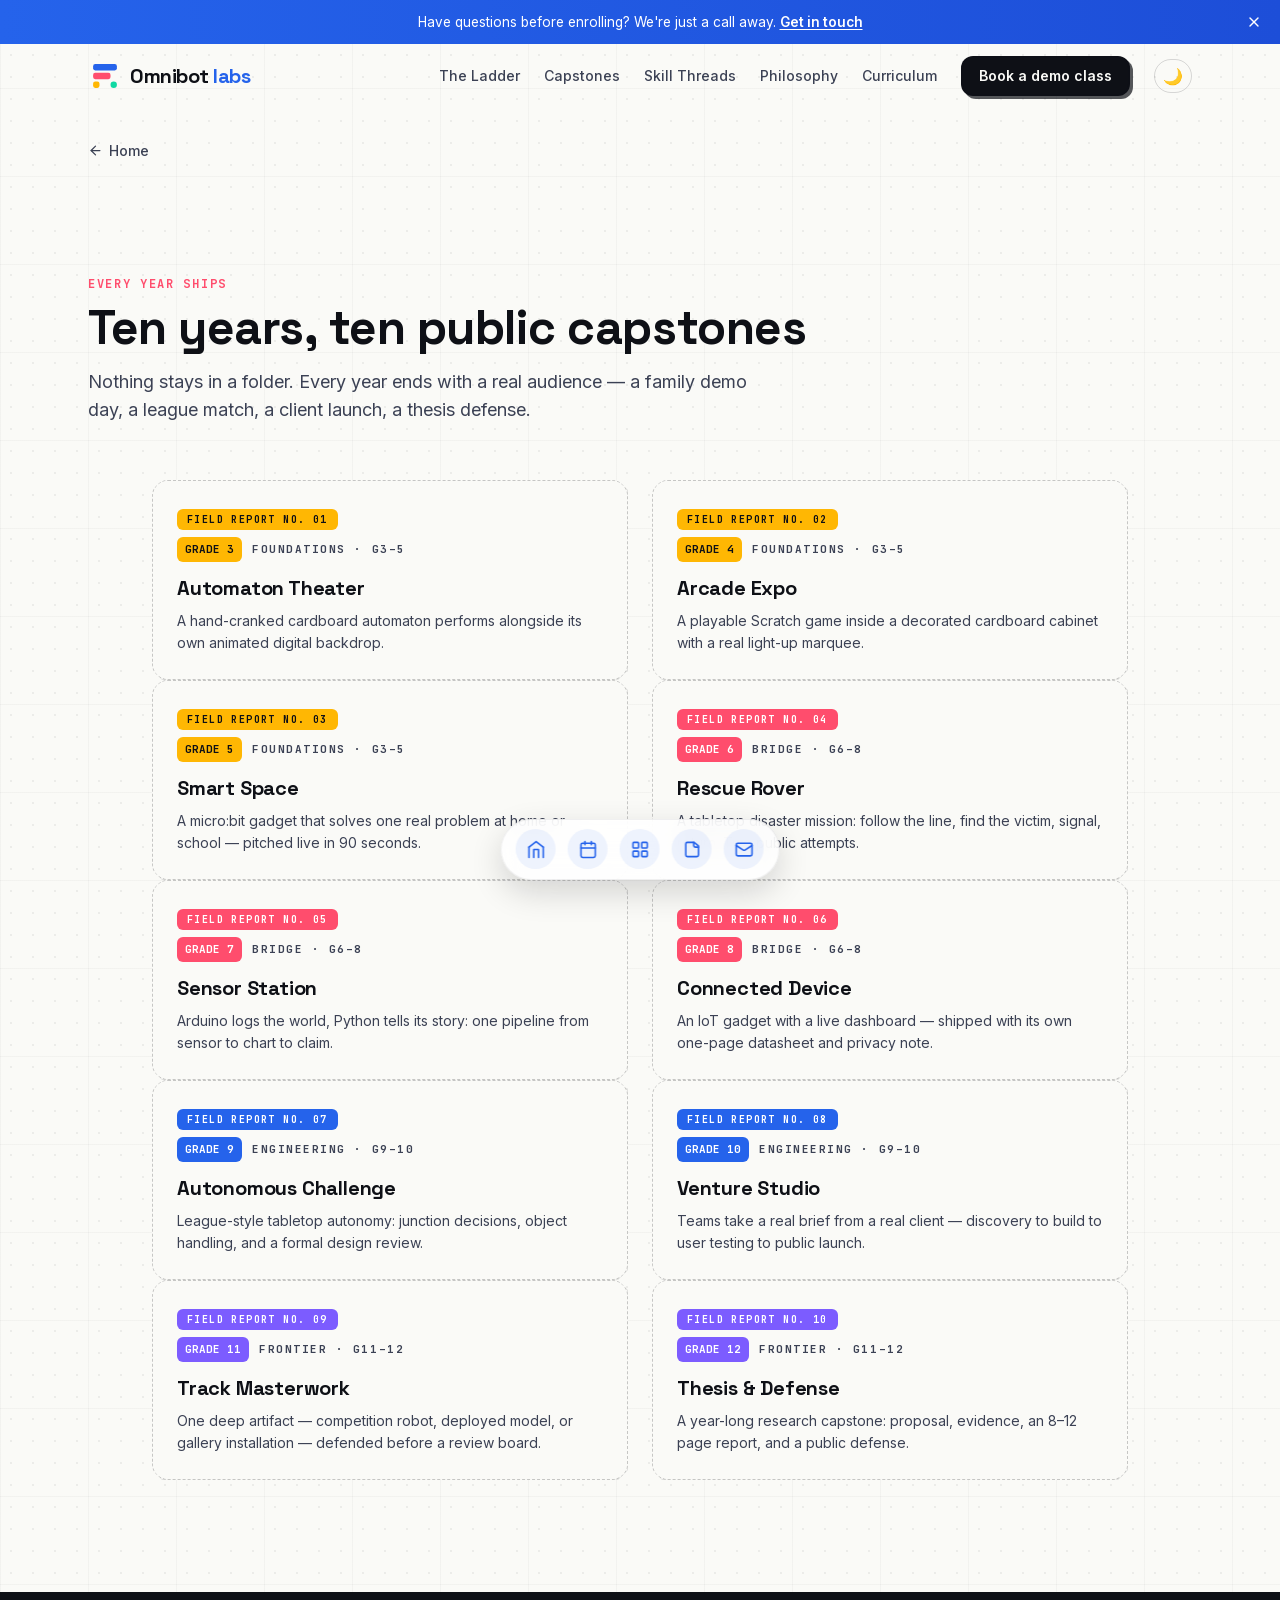
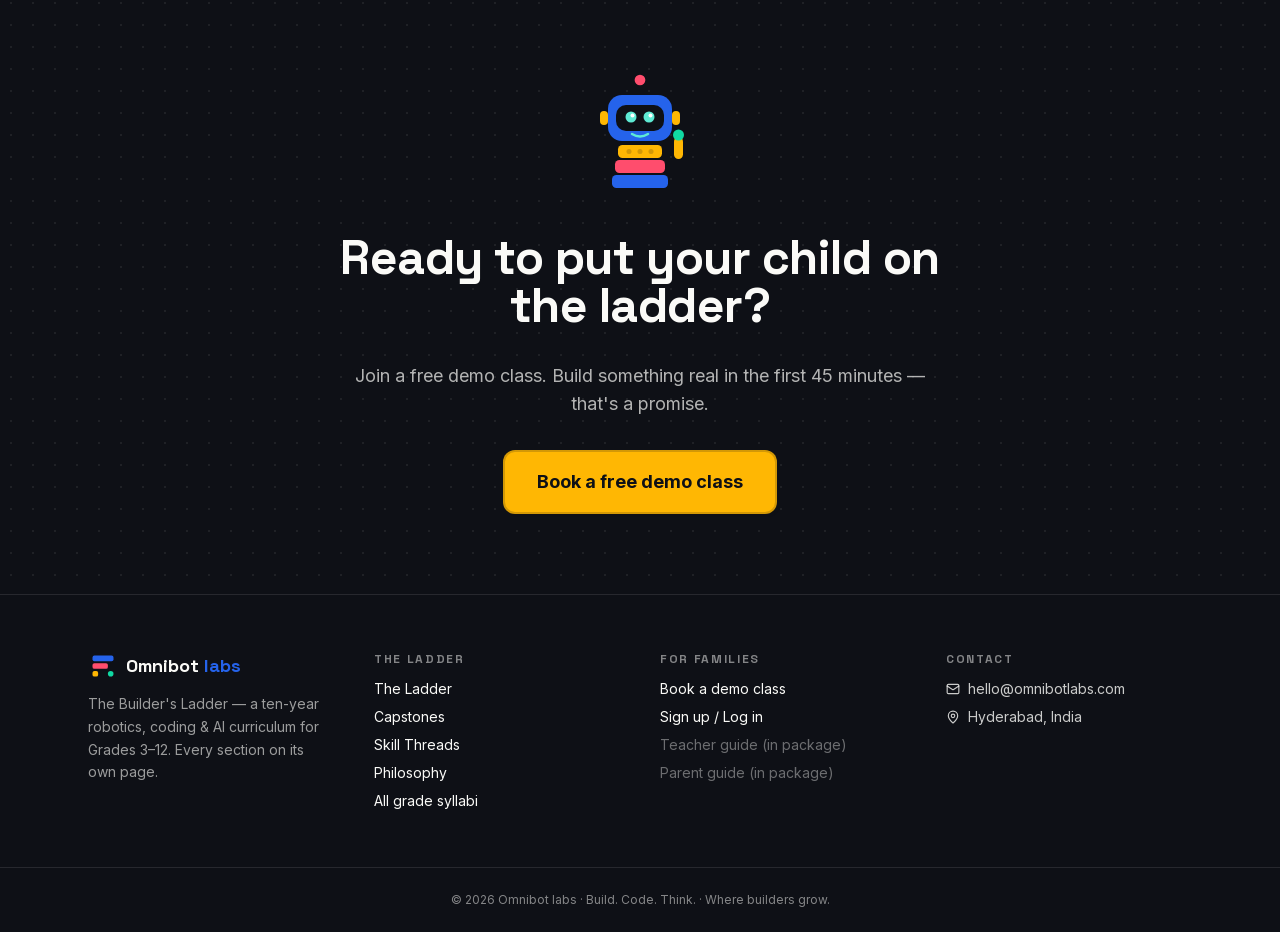
==== capstones.html @ ffc51681 "Deploy Omnibot Labs static site to GitHub Pages" ====
<!DOCTYPE html><!--CKjxOpUQmmUmgqZlaySxe--><html lang="en" class="__variable_f367f3 __variable_dd5b2f __variable_3c557b"><head><meta charset="utf-8"><meta name="viewport" content="width=device-width, initial-scale=1"><link rel="preload" href="_next/static/media/36966cca54120369-s.p.woff2.woff2" as="font" type="font/woff2"><link rel="preload" href="_next/static/media/bb3ef058b751a6ad-s.p.woff2.woff2" as="font" type="font/woff2"><link rel="preload" href="_next/static/media/e4af272ccee01ff0-s.p.woff2.woff2" as="font" type="font/woff2"><link rel="stylesheet" href="_next/static/css/2616ca26a6204063.css" data-precedence="next"><link rel="preload" as="script" fetchpriority="low" href="_next/static/chunks/webpack-8acbc0c32d87987b.js"><script src="_next/static/chunks/4bd1b696-c023c6e3521b1417.js" async=""></script><script src="_next/static/chunks/255-3981a3d1f3561bd8.js" async=""></script><script src="_next/static/chunks/main-app-8325d46b281e2127.js" async=""></script><meta name="next-size-adjust" content=""><title>Capstones · Omnibot labs</title><meta name="description" content="Ten years, ten public capstones: family demo days, league matches, client launches, and a defended Grade 12 thesis."><meta property="og:title" content="Omnibot labs — Where builders grow"><meta property="og:description" content="A ten-year, project-based robotics, coding &amp; AI curriculum for Grades 3–12."><meta property="og:type" content="website"><meta name="twitter:card" content="summary"><meta name="twitter:title" content="Omnibot labs — Where builders grow"><meta name="twitter:description" content="A ten-year, project-based robotics, coding &amp; AI curriculum for Grades 3–12."><script src="_next/static/chunks/polyfills-42372ed130431b0a.js" nomodule=""></script></head><body><div hidden=""><!--$--><!--/$--></div><header class="fixed inset-x-0 top-0 z-50 transition-all duration-300 bg-transparent"><nav class="mx-auto flex h-16 max-w-6xl items-center justify-between px-4 sm:px-6"><a class="flex items-center gap-2" aria-label="Omnibot labs home" href="index.html"><svg viewBox="0 0 160 160" width="34" height="34" aria-hidden="true"><g transform="translate(24,24)"><rect x="0" y="0" width="112" height="30" rx="10" fill="#2563eb"></rect><rect x="0" y="41" width="82" height="30" rx="10" fill="#ff4d6d"></rect><rect x="0" y="82" width="30" height="30" rx="10" fill="#ffb703"></rect><circle cx="97" cy="97" r="15" fill="#10d9a3"></circle></g></svg><span class="font-display text-xl font-bold tracking-tight">Omnibot <span class="text-blue">labs</span></span></a><div class="hidden items-center gap-6 lg:flex"><a class="text-sm font-medium text-ink-soft transition-colors hover:text-ink" href="ladder.html">The Ladder</a><a class="text-sm font-medium text-ink-soft transition-colors hover:text-ink" href="capstones.html">Capstones</a><a class="text-sm font-medium text-ink-soft transition-colors hover:text-ink" href="threads.html">Skill Threads</a><a class="text-sm font-medium text-ink-soft transition-colors hover:text-ink" href="philosophy.html">Philosophy</a><a class="text-sm font-medium text-ink-soft transition-colors hover:text-ink" href="curriculum.html">Curriculum</a><a class="btn-block rounded-xl bg-ink px-4 py-2 text-sm font-semibold text-paper" href="signup.html">Book a demo class</a><button type="button" aria-label="Toggle dark mode" class="rounded-full border border-ink/15 px-2 py-1 text-base leading-none">🌙</button></div><button class="lg:hidden" aria-expanded="false" aria-label="Open menu"><svg xmlns="http://www.w3.org/2000/svg" width="24" height="24" viewBox="0 0 24 24" fill="none" stroke="currentColor" stroke-width="2" stroke-linecap="round" stroke-linejoin="round" class="lucide lucide-menu" aria-hidden="true"><path d="M4 5h16"></path><path d="M4 12h16"></path><path d="M4 19h16"></path></svg></button></nav></header><main><div class="mx-auto max-w-6xl px-4 pt-24 sm:px-6"><a class="inline-flex items-center gap-1.5 text-sm font-medium text-ink-soft hover:text-ink" href="index.html"><svg xmlns="http://www.w3.org/2000/svg" width="15" height="15" viewBox="0 0 24 24" fill="none" stroke="currentColor" stroke-width="2" stroke-linecap="round" stroke-linejoin="round" class="lucide lucide-arrow-left" aria-hidden="true"><path d="m12 19-7-7 7-7"></path><path d="M19 12H5"></path></svg> Home</a></div><section id="capstones" class="scroll-mt-20 py-20 sm:py-28"><div class="mx-auto max-w-6xl px-4 sm:px-6"><p class="font-mono text-xs font-bold tracking-widest text-coral uppercase">Every year ships</p><h2 class="font-display mt-3 text-4xl font-bold tracking-tight sm:text-5xl">Ten years, ten public capstones</h2><p class="mt-4 max-w-2xl text-lg text-ink-soft">Nothing stays in a folder. Every year ends with a real audience — a family demo day, a league match, a client launch, a thesis defense.</p></div><div class="relative mx-auto mt-14 max-w-4xl px-4 sm:px-6"><div aria-hidden="true" class="absolute top-0 bottom-0 left-6 w-0.5 -translate-x-1/2 bg-ink/10 sm:left-1/2" style="transform-origin:top;transform:scaleY(0)"></div><div class="relative mb-10 grid grid-cols-[3rem_1fr] items-start sm:mb-14 sm:grid-cols-2 sm:gap-10" style="opacity:0;transform:translateY(36px)"><span aria-hidden="true" class="absolute top-8 left-6 z-10 h-5 w-5 -translate-x-1/2 rounded-full border-4 border-paper shadow-card sm:left-1/2 bg-amber"></span><div class="col-start-2 rounded-2xl border border-ink/8 bg-paper p-5 shadow-card sm:col-start-1 sm:p-6"><div class="flex flex-wrap items-center gap-2.5"><span class="rounded-md px-2 py-1 font-mono text-[11px] font-bold bg-amber text-ink">GRADE <!-- -->3</span><span class="font-mono text-[11px] font-bold tracking-widest text-ink-soft uppercase">Foundations<!-- --> · <!-- -->G3–5</span></div><h3 class="font-display mt-3 text-xl font-bold">Automaton Theater</h3><p class="mt-2 text-sm leading-relaxed text-ink-soft">A hand-cranked cardboard automaton performs alongside its own animated digital backdrop.</p></div></div><div class="relative mb-10 grid grid-cols-[3rem_1fr] items-start sm:mb-14 sm:grid-cols-2 sm:gap-10" style="opacity:0;transform:translateY(36px)"><span aria-hidden="true" class="absolute top-8 left-6 z-10 h-5 w-5 -translate-x-1/2 rounded-full border-4 border-paper shadow-card sm:left-1/2 bg-amber"></span><div class="col-start-2 rounded-2xl border border-ink/8 bg-paper p-5 shadow-card sm:col-start-1 sm:p-6 sm:col-start-2"><div class="flex flex-wrap items-center gap-2.5"><span class="rounded-md px-2 py-1 font-mono text-[11px] font-bold bg-amber text-ink">GRADE <!-- -->4</span><span class="font-mono text-[11px] font-bold tracking-widest text-ink-soft uppercase">Foundations<!-- --> · <!-- -->G3–5</span></div><h3 class="font-display mt-3 text-xl font-bold">Arcade Expo</h3><p class="mt-2 text-sm leading-relaxed text-ink-soft">A playable Scratch game inside a decorated cardboard cabinet with a real light-up marquee.</p></div></div><div class="relative mb-10 grid grid-cols-[3rem_1fr] items-start sm:mb-14 sm:grid-cols-2 sm:gap-10" style="opacity:0;transform:translateY(36px)"><span aria-hidden="true" class="absolute top-8 left-6 z-10 h-5 w-5 -translate-x-1/2 rounded-full border-4 border-paper shadow-card sm:left-1/2 bg-amber"></span><div class="col-start-2 rounded-2xl border border-ink/8 bg-paper p-5 shadow-card sm:col-start-1 sm:p-6"><div class="flex flex-wrap items-center gap-2.5"><span class="rounded-md px-2 py-1 font-mono text-[11px] font-bold bg-amber text-ink">GRADE <!-- -->5</span><span class="font-mono text-[11px] font-bold tracking-widest text-ink-soft uppercase">Foundations<!-- --> · <!-- -->G3–5</span></div><h3 class="font-display mt-3 text-xl font-bold">Smart Space</h3><p class="mt-2 text-sm leading-relaxed text-ink-soft">A micro:bit gadget that solves one real problem at home or school — pitched live in 90 seconds.</p></div></div><div class="relative mb-10 grid grid-cols-[3rem_1fr] items-start sm:mb-14 sm:grid-cols-2 sm:gap-10" style="opacity:0;transform:translateY(36px)"><span aria-hidden="true" class="absolute top-8 left-6 z-10 h-5 w-5 -translate-x-1/2 rounded-full border-4 border-paper shadow-card sm:left-1/2 bg-coral"></span><div class="col-start-2 rounded-2xl border border-ink/8 bg-paper p-5 shadow-card sm:col-start-1 sm:p-6 sm:col-start-2"><div class="flex flex-wrap items-center gap-2.5"><span class="rounded-md px-2 py-1 font-mono text-[11px] font-bold bg-coral text-white">GRADE <!-- -->6</span><span class="font-mono text-[11px] font-bold tracking-widest text-ink-soft uppercase">Bridge<!-- --> · <!-- -->G6–8</span></div><h3 class="font-display mt-3 text-xl font-bold">Rescue Rover</h3><p class="mt-2 text-sm leading-relaxed text-ink-soft">A tabletop disaster mission: follow the line, find the victim, signal, return. Two public attempts.</p></div></div><div class="relative mb-10 grid grid-cols-[3rem_1fr] items-start sm:mb-14 sm:grid-cols-2 sm:gap-10" style="opacity:0;transform:translateY(36px)"><span aria-hidden="true" class="absolute top-8 left-6 z-10 h-5 w-5 -translate-x-1/2 rounded-full border-4 border-paper shadow-card sm:left-1/2 bg-coral"></span><div class="col-start-2 rounded-2xl border border-ink/8 bg-paper p-5 shadow-card sm:col-start-1 sm:p-6"><div class="flex flex-wrap items-center gap-2.5"><span class="rounded-md px-2 py-1 font-mono text-[11px] font-bold bg-coral text-white">GRADE <!-- -->7</span><span class="font-mono text-[11px] font-bold tracking-widest text-ink-soft uppercase">Bridge<!-- --> · <!-- -->G6–8</span></div><h3 class="font-display mt-3 text-xl font-bold">Sensor Station</h3><p class="mt-2 text-sm leading-relaxed text-ink-soft">Arduino logs the world, Python tells its story: one pipeline from sensor to chart to claim.</p></div></div><div class="relative mb-10 grid grid-cols-[3rem_1fr] items-start sm:mb-14 sm:grid-cols-2 sm:gap-10" style="opacity:0;transform:translateY(36px)"><span aria-hidden="true" class="absolute top-8 left-6 z-10 h-5 w-5 -translate-x-1/2 rounded-full border-4 border-paper shadow-card sm:left-1/2 bg-coral"></span><div class="col-start-2 rounded-2xl border border-ink/8 bg-paper p-5 shadow-card sm:col-start-1 sm:p-6 sm:col-start-2"><div class="flex flex-wrap items-center gap-2.5"><span class="rounded-md px-2 py-1 font-mono text-[11px] font-bold bg-coral text-white">GRADE <!-- -->8</span><span class="font-mono text-[11px] font-bold tracking-widest text-ink-soft uppercase">Bridge<!-- --> · <!-- -->G6–8</span></div><h3 class="font-display mt-3 text-xl font-bold">Connected Device</h3><p class="mt-2 text-sm leading-relaxed text-ink-soft">An IoT gadget with a live dashboard — shipped with its own one-page datasheet and privacy note.</p></div></div><div class="relative mb-10 grid grid-cols-[3rem_1fr] items-start sm:mb-14 sm:grid-cols-2 sm:gap-10" style="opacity:0;transform:translateY(36px)"><span aria-hidden="true" class="absolute top-8 left-6 z-10 h-5 w-5 -translate-x-1/2 rounded-full border-4 border-paper shadow-card sm:left-1/2 bg-blue"></span><div class="col-start-2 rounded-2xl border border-ink/8 bg-paper p-5 shadow-card sm:col-start-1 sm:p-6"><div class="flex flex-wrap items-center gap-2.5"><span class="rounded-md px-2 py-1 font-mono text-[11px] font-bold bg-blue text-white">GRADE <!-- -->9</span><span class="font-mono text-[11px] font-bold tracking-widest text-ink-soft uppercase">Engineering<!-- --> · <!-- -->G9–10</span></div><h3 class="font-display mt-3 text-xl font-bold">Autonomous Challenge</h3><p class="mt-2 text-sm leading-relaxed text-ink-soft">League-style tabletop autonomy: junction decisions, object handling, and a formal design review.</p></div></div><div class="relative mb-10 grid grid-cols-[3rem_1fr] items-start sm:mb-14 sm:grid-cols-2 sm:gap-10" style="opacity:0;transform:translateY(36px)"><span aria-hidden="true" class="absolute top-8 left-6 z-10 h-5 w-5 -translate-x-1/2 rounded-full border-4 border-paper shadow-card sm:left-1/2 bg-blue"></span><div class="col-start-2 rounded-2xl border border-ink/8 bg-paper p-5 shadow-card sm:col-start-1 sm:p-6 sm:col-start-2"><div class="flex flex-wrap items-center gap-2.5"><span class="rounded-md px-2 py-1 font-mono text-[11px] font-bold bg-blue text-white">GRADE <!-- -->10</span><span class="font-mono text-[11px] font-bold tracking-widest text-ink-soft uppercase">Engineering<!-- --> · <!-- -->G9–10</span></div><h3 class="font-display mt-3 text-xl font-bold">Venture Studio</h3><p class="mt-2 text-sm leading-relaxed text-ink-soft">Teams take a real brief from a real client — discovery to build to user testing to public launch.</p></div></div><div class="relative mb-10 grid grid-cols-[3rem_1fr] items-start sm:mb-14 sm:grid-cols-2 sm:gap-10" style="opacity:0;transform:translateY(36px)"><span aria-hidden="true" class="absolute top-8 left-6 z-10 h-5 w-5 -translate-x-1/2 rounded-full border-4 border-paper shadow-card sm:left-1/2 bg-violet"></span><div class="col-start-2 rounded-2xl border border-ink/8 bg-paper p-5 shadow-card sm:col-start-1 sm:p-6"><div class="flex flex-wrap items-center gap-2.5"><span class="rounded-md px-2 py-1 font-mono text-[11px] font-bold bg-violet text-white">GRADE <!-- -->11</span><span class="font-mono text-[11px] font-bold tracking-widest text-ink-soft uppercase">Frontier<!-- --> · <!-- -->G11–12</span></div><h3 class="font-display mt-3 text-xl font-bold">Track Masterwork</h3><p class="mt-2 text-sm leading-relaxed text-ink-soft">One deep artifact — competition robot, deployed model, or gallery installation — defended before a review board.</p></div></div><div class="relative mb-10 grid grid-cols-[3rem_1fr] items-start sm:mb-14 sm:grid-cols-2 sm:gap-10" style="opacity:0;transform:translateY(36px)"><span aria-hidden="true" class="absolute top-8 left-6 z-10 h-5 w-5 -translate-x-1/2 rounded-full border-4 border-paper shadow-card sm:left-1/2 bg-violet"></span><div class="col-start-2 rounded-2xl border border-ink/8 bg-paper p-5 shadow-card sm:col-start-1 sm:p-6 sm:col-start-2"><div class="flex flex-wrap items-center gap-2.5"><span class="rounded-md px-2 py-1 font-mono text-[11px] font-bold bg-violet text-white">GRADE <!-- -->12</span><span class="font-mono text-[11px] font-bold tracking-widest text-ink-soft uppercase">Frontier<!-- --> · <!-- -->G11–12</span></div><h3 class="font-display mt-3 text-xl font-bold">Thesis &amp; Defense</h3><p class="mt-2 text-sm leading-relaxed text-ink-soft">A year-long research capstone: proposal, evidence, an 8–12 page report, and a public defense.</p></div></div></div></section></main><footer class="bg-ink text-paper"><div class="bg-studs-dark border-b border-paper/10"><div class="mx-auto flex max-w-6xl flex-col items-center gap-8 px-4 py-16 text-center sm:px-6 sm:py-20"><svg viewBox="0 0 240 260" width="120" height="130" role="img" aria-label="Funzo, the Omnibot labs robot mascot"><line x1="120" y1="46" x2="120" y2="22" stroke="#0e1016" stroke-width="8" stroke-linecap="round"></line><circle cx="120" cy="16" r="10" fill="#ff4d6d"></circle><rect x="56" y="46" width="128" height="92" rx="28" fill="#2563eb"></rect><rect x="72" y="66" width="96" height="52" rx="20" fill="#0e1016"></rect><g style="transform-origin:50% 88px 0"><circle cx="102" cy="90" r="11" fill="#5eead4"></circle><circle cx="138" cy="90" r="11" fill="#5eead4"></circle><circle cx="105" cy="87" r="4" fill="#ffffff"></circle><circle cx="141" cy="87" r="4" fill="#ffffff"></circle></g><rect x="40" y="78" width="16" height="28" rx="8" fill="#ffb703"></rect><rect x="184" y="78" width="16" height="28" rx="8" fill="#ffb703"></rect><path d="M104 124 q16 10 32 0" stroke="#5eead4" stroke-width="5" fill="none" stroke-linecap="round"></path><rect x="76" y="146" width="88" height="26" rx="9" fill="#ffb703"></rect><rect x="70" y="176" width="100" height="26" rx="9" fill="#ff4d6d"></rect><rect x="64" y="206" width="112" height="26" rx="9" fill="#2563eb"></rect><circle cx="98" cy="159" r="5" fill="#0e1016" opacity="0.18"></circle><circle cx="120" cy="159" r="5" fill="#0e1016" opacity="0.18"></circle><circle cx="142" cy="159" r="5" fill="#0e1016" opacity="0.18"></circle><g style="transform-origin:196px 160px 0"><rect x="188" y="130" width="18" height="44" rx="9" fill="#ffb703"></rect><circle cx="197" cy="126" r="11" fill="#10d9a3"></circle></g></svg><h2 class="font-display max-w-2xl text-4xl font-bold tracking-tight sm:text-5xl">Ready to put your child on the ladder?</h2><p class="max-w-xl text-lg text-paper/70">Join a free demo class. Build something real in the first 45 minutes — that's a promise.</p><a class="btn-block rounded-xl bg-amber px-8 py-4 text-lg font-bold text-ink" href="signup.html">Book a free demo class</a></div></div><div class="mx-auto grid max-w-6xl gap-10 px-4 py-14 sm:grid-cols-2 sm:px-6 lg:grid-cols-4"><div><div class="flex items-center gap-2"><svg viewBox="0 0 160 160" width="30" height="30" aria-hidden="true"><g transform="translate(24,24)"><rect x="0" y="0" width="112" height="30" rx="10" fill="#2563eb"></rect><rect x="0" y="41" width="82" height="30" rx="10" fill="#ff4d6d"></rect><rect x="0" y="82" width="30" height="30" rx="10" fill="#ffb703"></rect><circle cx="97" cy="97" r="15" fill="#10d9a3"></circle></g></svg><span class="font-display text-lg font-bold">Omnibot <span class="text-blue">labs</span></span></div><p class="mt-3 max-w-xs text-sm leading-relaxed text-paper/60">The Builder's Ladder — a ten-year robotics, coding &amp; AI curriculum for Grades 3–12. Every section on its own page.</p></div><nav aria-label="Curriculum"><h3 class="font-mono text-xs font-bold tracking-widest text-paper/50 uppercase">The Ladder</h3><ul class="mt-3 space-y-2 text-sm"><li><a class="hover:text-amber" href="ladder.html">The Ladder</a></li><li><a class="hover:text-amber" href="capstones.html">Capstones</a></li><li><a class="hover:text-amber" href="threads.html">Skill Threads</a></li><li><a class="hover:text-amber" href="philosophy.html">Philosophy</a></li><li><a class="hover:text-amber" href="curriculum.html">All grade syllabi</a></li></ul></nav><nav aria-label="For families"><h3 class="font-mono text-xs font-bold tracking-widest text-paper/50 uppercase">For families</h3><ul class="mt-3 space-y-2 text-sm"><li><a class="hover:text-amber" href="signup.html">Book a demo class</a></li><li><a class="hover:text-amber" href="signup.html">Sign up / Log in</a></li><li><span class="text-paper/40">Teacher guide (in package)</span></li><li><span class="text-paper/40">Parent guide (in package)</span></li></ul></nav><div><h3 class="font-mono text-xs font-bold tracking-widest text-paper/50 uppercase">Contact</h3><ul class="mt-3 space-y-2 text-sm text-paper/80"><li class="flex items-center gap-2"><svg xmlns="http://www.w3.org/2000/svg" width="14" height="14" viewBox="0 0 24 24" fill="none" stroke="currentColor" stroke-width="2" stroke-linecap="round" stroke-linejoin="round" class="lucide lucide-mail" aria-hidden="true"><path d="m22 7-8.991 5.727a2 2 0 0 1-2.009 0L2 7"></path><rect x="2" y="4" width="20" height="16" rx="2"></rect></svg> hello@omnibotlabs.com</li><li class="flex items-center gap-2"><svg xmlns="http://www.w3.org/2000/svg" width="14" height="14" viewBox="0 0 24 24" fill="none" stroke="currentColor" stroke-width="2" stroke-linecap="round" stroke-linejoin="round" class="lucide lucide-map-pin" aria-hidden="true"><path d="M20 10c0 4.993-5.539 10.193-7.399 11.799a1 1 0 0 1-1.202 0C9.539 20.193 4 14.993 4 10a8 8 0 0 1 16 0"></path><circle cx="12" cy="10" r="3"></circle></svg> Hyderabad, India</li></ul></div></div><div class="border-t border-paper/10 py-6 text-center text-xs text-paper/50">© <!-- -->2026<!-- --> Omnibot labs · Build. Code. Think. · Where builders grow.</div></footer><!--$--><!--/$--><script src="_next/static/chunks/webpack-8acbc0c32d87987b.js" id="_R_" async=""></script><script>(self.__next_f=self.__next_f||[]).push([0])</script><script>self.__next_f.push([1,"1:\"$Sreact.fragment\"\n2:I[9766,[],\"\"]\n3:I[8924,[],\"\"]\n4:I[2083,[\"994\",\"static/chunks/994-e4ec6fe8ed0c762d.js\",\"928\",\"static/chunks/928-988fe9138e2d88b1.js\",\"47\",\"static/chunks/app/capstones/page-054bbd80a37f3543.js\"],\"Navbar\"]\n5:I[2619,[\"994\",\"static/chunks/994-e4ec6fe8ed0c762d.js\",\"928\",\"static/chunks/928-988fe9138e2d88b1.js\",\"47\",\"static/chunks/app/capstones/page-054bbd80a37f3543.js\"],\"\"]\n6:I[45,[\"994\",\"static/chunks/994-e4ec6fe8ed0c762d.js\",\"928\",\"static/chunks/928-988fe9138e2d88b1.js\",\"47\",\"static/chunks/app/capstones/page-054bbd80a37f3543.js\"],\"default\"]\n7:I[1037,[\"994\",\"static/chunks/994-e4ec6fe8ed0c762d.js\",\"928\",\"static/chunks/928-988fe9138e2d88b1.js\",\"47\",\"static/chunks/app/capstones/page-054bbd80a37f3543.js\"],\"Capstones\"]\n8:I[2340,[\"994\",\"static/chunks/994-e4ec6fe8ed0c762d.js\",\"928\",\"static/chunks/928-988fe9138e2d88b1.js\",\"47\",\"static/chunks/app/capstones/page-054bbd80a37f3543.js\"],\"Footer\"]\n9:I[4431,[],\"OutletBoundary\"]\nb:I[5278,[],\"AsyncMetadataOutlet\"]\nd:I[4431,[],\"ViewportBoundary\"]\nf:I[4431,[],\"MetadataBoundary\"]\n10:\"$Sreact.suspense\"\n12:I[7150,[],\"\"]\n:HL[\"/_next/static/media/36966cca54120369-s.p.woff2\",\"font\",{\"crossOrigin\":\"\",\"type\":\"font/woff2\"}]\n:HL[\"/_next/static/media/bb3ef058b751a6ad-s.p.woff2\",\"font\",{\"crossOrigin\":\"\",\"type\":\"font/woff2\"}]\n:HL[\"/_next/static/media/e4af272ccee01ff0-s.p.woff2\",\"font\",{\"crossOrigin\":\"\",\"type\":\"font/woff2\"}]\n:HL[\"/_next/static/css/2616ca26a6204063.css\",\"style\"]\n"])</script><script>self.__next_f.push([1,"0:{\"P\":null,\"b\":\"CKjxOpUQmmUmgqZlaySxe\",\"p\":\"\",\"c\":[\"\",\"capstones\"],\"i\":false,\"f\":[[[\"\",{\"children\":[\"capstones\",{\"children\":[\"__PAGE__\",{}]}]},\"$undefined\",\"$undefined\",true],[\"\",[\"$\",\"$1\",\"c\",{\"children\":[[[\"$\",\"link\",\"0\",{\"rel\":\"stylesheet\",\"href\":\"/_next/static/css/2616ca26a6204063.css\",\"precedence\":\"next\",\"crossOrigin\":\"$undefined\",\"nonce\":\"$undefined\"}]],[\"$\",\"html\",null,{\"lang\":\"en\",\"className\":\"__variable_f367f3 __variable_dd5b2f __variable_3c557b\",\"children\":[\"$\",\"body\",null,{\"children\":[\"$\",\"$L2\",null,{\"parallelRouterKey\":\"children\",\"error\":\"$undefined\",\"errorStyles\":\"$undefined\",\"errorScripts\":\"$undefined\",\"template\":[\"$\",\"$L3\",null,{}],\"templateStyles\":\"$undefined\",\"templateScripts\":\"$undefined\",\"notFound\":[[[\"$\",\"title\",null,{\"children\":\"404: This page could not be found.\"}],[\"$\",\"div\",null,{\"style\":{\"fontFamily\":\"system-ui,\\\"Segoe UI\\\",Roboto,Helvetica,Arial,sans-serif,\\\"Apple Color Emoji\\\",\\\"Segoe UI Emoji\\\"\",\"height\":\"100vh\",\"textAlign\":\"center\",\"display\":\"flex\",\"flexDirection\":\"column\",\"alignItems\":\"center\",\"justifyContent\":\"center\"},\"children\":[\"$\",\"div\",null,{\"children\":[[\"$\",\"style\",null,{\"dangerouslySetInnerHTML\":{\"__html\":\"body{color:#000;background:#fff;margin:0}.next-error-h1{border-right:1px solid rgba(0,0,0,.3)}@media (prefers-color-scheme:dark){body{color:#fff;background:#000}.next-error-h1{border-right:1px solid rgba(255,255,255,.3)}}\"}}],[\"$\",\"h1\",null,{\"className\":\"next-error-h1\",\"style\":{\"display\":\"inline-block\",\"margin\":\"0 20px 0 0\",\"padding\":\"0 23px 0 0\",\"fontSize\":24,\"fontWeight\":500,\"verticalAlign\":\"top\",\"lineHeight\":\"49px\"},\"children\":404}],[\"$\",\"div\",null,{\"style\":{\"display\":\"inline-block\"},\"children\":[\"$\",\"h2\",null,{\"style\":{\"fontSize\":14,\"fontWeight\":400,\"lineHeight\":\"49px\",\"margin\":0},\"children\":\"This page could not be found.\"}]}]]}]}]],[]],\"forbidden\":\"$undefined\",\"unauthorized\":\"$undefined\"}]}]}]]}],{\"children\":[\"capstones\",[\"$\",\"$1\",\"c\",{\"children\":[null,[\"$\",\"$L2\",null,{\"parallelRouterKey\":\"children\",\"error\":\"$undefined\",\"errorStyles\":\"$undefined\",\"errorScripts\":\"$undefined\",\"template\":[\"$\",\"$L3\",null,{}],\"templateStyles\":\"$undefined\",\"templateScripts\":\"$undefined\",\"notFound\":\"$undefined\",\"forbidden\":\"$undefined\",\"unauthorized\":\"$undefined\"}]]}],{\"children\":[\"__PAGE__\",[\"$\",\"$1\",\"c\",{\"children\":[[[\"$\",\"$L4\",null,{}],[\"$\",\"main\",null,{\"children\":[[\"$\",\"div\",null,{\"className\":\"mx-auto max-w-6xl px-4 pt-24 sm:px-6\",\"children\":[\"$\",\"$L5\",null,{\"href\":\"/\",\"className\":\"inline-flex items-center gap-1.5 text-sm font-medium text-ink-soft hover:text-ink\",\"children\":[[\"$\",\"$L6\",null,{\"ref\":\"$undefined\",\"iconNode\":[[\"path\",{\"d\":\"m12 19-7-7 7-7\",\"key\":\"1l729n\"}],[\"path\",{\"d\":\"M19 12H5\",\"key\":\"x3x0zl\"}]],\"className\":\"lucide-arrow-left\",\"size\":15}],\" Home\"]}]}],[\"$\",\"$L7\",null,{}]]}],[\"$\",\"$L8\",null,{}]],null,[\"$\",\"$L9\",null,{\"children\":[\"$La\",[\"$\",\"$Lb\",null,{\"promise\":\"$@c\"}]]}]]}],{},null,false]},null,false]},null,false],[\"$\",\"$1\",\"h\",{\"children\":[null,[[\"$\",\"$Ld\",null,{\"children\":\"$Le\"}],[\"$\",\"meta\",null,{\"name\":\"next-size-adjust\",\"content\":\"\"}]],[\"$\",\"$Lf\",null,{\"children\":[\"$\",\"div\",null,{\"hidden\":true,\"children\":[\"$\",\"$10\",null,{\"fallback\":null,\"children\":\"$L11\"}]}]}]]}],false]],\"m\":\"$undefined\",\"G\":[\"$12\",[]],\"s\":false,\"S\":true}\n"])</script><script>self.__next_f.push([1,"e:[[\"$\",\"meta\",\"0\",{\"charSet\":\"utf-8\"}],[\"$\",\"meta\",\"1\",{\"name\":\"viewport\",\"content\":\"width=device-width, initial-scale=1\"}]]\na:null\n"])</script><script>self.__next_f.push([1,"c:{\"metadata\":[[\"$\",\"title\",\"0\",{\"children\":\"Capstones · Omnibot labs\"}],[\"$\",\"meta\",\"1\",{\"name\":\"description\",\"content\":\"Ten years, ten public capstones: family demo days, league matches, client launches, and a defended Grade 12 thesis.\"}],[\"$\",\"meta\",\"2\",{\"property\":\"og:title\",\"content\":\"Omnibot labs — Where builders grow\"}],[\"$\",\"meta\",\"3\",{\"property\":\"og:description\",\"content\":\"A ten-year, project-based robotics, coding \u0026 AI curriculum for Grades 3–12.\"}],[\"$\",\"meta\",\"4\",{\"property\":\"og:type\",\"content\":\"website\"}],[\"$\",\"meta\",\"5\",{\"name\":\"twitter:card\",\"content\":\"summary\"}],[\"$\",\"meta\",\"6\",{\"name\":\"twitter:title\",\"content\":\"Omnibot labs — Where builders grow\"}],[\"$\",\"meta\",\"7\",{\"name\":\"twitter:description\",\"content\":\"A ten-year, project-based robotics, coding \u0026 AI curriculum for Grades 3–12.\"}]],\"error\":null,\"digest\":\"$undefined\"}\n"])</script><script>self.__next_f.push([1,"11:\"$c:metadata\"\n"])</script><next-route-announcer style="position: absolute;"><template shadowrootmode="open"><div aria-live="assertive" id="__next-route-announcer__" role="alert" style="position: absolute; border: 0px; height: 1px; margin: -1px; padding: 0px; width: 1px; clip: rect(0px, 0px, 0px, 0px); overflow: hidden; white-space: nowrap; overflow-wrap: normal;"></div></template></next-route-announcer><style>
.reveal-io{opacity:0;transform:translateY(14px);transition:opacity .5s cubic-bezier(.16,1,.3,1),transform .5s cubic-bezier(.16,1,.3,1)}
.reveal-io.is-in{opacity:1;transform:translateY(0)}
.reveal-io.reveal-stagger>*{opacity:0;transform:translateY(10px);transition:opacity .45s cubic-bezier(.16,1,.3,1),transform .45s cubic-bezier(.16,1,.3,1)}
.reveal-io.reveal-stagger.is-in>*{opacity:1;transform:translateY(0)}
@media (prefers-reduced-motion:reduce){
.reveal-io,.reveal-io.reveal-stagger>*{opacity:1!important;transform:none!important;transition:none!important}
}
</style>
<script>
(function(){
var io=null;
if('IntersectionObserver' in window){
io=new IntersectionObserver(function(entries){
entries.forEach(function(entry){
if(entry.isIntersecting){
entry.target.classList.add('is-in');
io.unobserve(entry.target);
}
});
},{threshold:0.12,rootMargin:'0px 0px -8% 0px'});
}
function tag(s){
if(s.dataset.revealTagged)return;
s.dataset.revealTagged='1';
s.classList.add('reveal-io');
var grid=s.querySelector(':scope > div > div.grid, :scope > div.grid');
if(grid && grid.children.length>1){
grid.classList.add('reveal-stagger');
Array.prototype.forEach.call(grid.children,function(child,ci){
child.style.transitionDelay=(ci*60)+'ms';
});
}
if(io){io.observe(s);}else{s.classList.add('is-in');}
}
function scan(){
document.querySelectorAll('main section, main > div > section').forEach(tag);
}
scan();
var mo=new MutationObserver(function(){scan();});
mo.observe(document.body,{childList:true,subtree:true});
[300,800,1500,3000].forEach(function(ms){setTimeout(scan,ms);});
})();
</script><style>
.spotlight-card{position:relative}
.spotlight-card::before{content:'';position:absolute;inset:0;border-radius:inherit;padding:1px;background:radial-gradient(240px circle at var(--mx,50%) var(--my,50%),rgba(37,99,235,.55),transparent 62%);-webkit-mask:linear-gradient(#000 0 0) content-box,linear-gradient(#000 0 0);-webkit-mask-composite:xor;mask-composite:exclude;opacity:0;transition:opacity .3s ease;pointer-events:none;z-index:1}
.spotlight-card:hover::before{opacity:1}
.magnetic-btn{transition:transform .25s cubic-bezier(.16,1,.3,1),box-shadow .25s ease;will-change:transform}
@media (prefers-reduced-motion:reduce){
.spotlight-card::before{display:none}
.magnetic-btn{transition:none!important}
}
</style>
<script>
(function(){
var reduce=window.matchMedia('(prefers-reduced-motion: reduce)').matches;
var canHover=window.matchMedia('(hover:hover) and (pointer:fine)').matches;
if(reduce||!canHover)return;
function tagCards(){
document.querySelectorAll('[class*="shadow-card"]').forEach(function(card){
if(card.dataset.spotTagged)return;
card.dataset.spotTagged='1';
card.classList.add('spotlight-card');
card.addEventListener('pointermove',function(e){
var r=card.getBoundingClientRect();
card.style.setProperty('--mx',(e.clientX-r.left)+'px');
card.style.setProperty('--my',(e.clientY-r.top)+'px');
});
});
}
function tagButtons(){
document.querySelectorAll('.btn-block').forEach(function(btn){
if(btn.dataset.magTagged)return;
btn.dataset.magTagged='1';
btn.classList.add('magnetic-btn');
btn.addEventListener('pointermove',function(e){
var r=btn.getBoundingClientRect();
var mx=(e.clientX-r.left-r.width/2)*.16;
var my=(e.clientY-r.top-r.height/2)*.24;
btn.style.transform='translate('+mx.toFixed(1)+'px,'+my.toFixed(1)+'px)';
});
btn.addEventListener('pointerleave',function(){btn.style.transform='';});
});
}
function scan(){tagCards();tagButtons();}
scan();
var mo=new MutationObserver(function(){scan();});
mo.observe(document.body,{childList:true,subtree:true});
[300,800,1500,3000].forEach(function(ms){setTimeout(scan,ms);});
})();
</script><style>
/* Sticky announcement banner */
#promo-banner{position:fixed;top:0;left:0;right:0;z-index:90;display:flex;align-items:center;justify-content:center;gap:1rem;min-height:2.75rem;padding:.55rem 2.5rem;background:linear-gradient(90deg,#2563eb,#1d4ed8);color:#fff;text-align:center;font-size:.85rem;transform:translateY(-100%);opacity:0;transition:transform .35s cubic-bezier(.16,1,.3,1),opacity .35s ease}
#promo-banner.is-shown{transform:translateY(0);opacity:1}
#promo-banner a{color:#fff;text-decoration:underline;text-underline-offset:2px;font-weight:600}
#promo-banner .banner-close{position:absolute;right:.75rem;top:50%;transform:translateY(-50%);width:1.75rem;height:1.75rem;display:flex;align-items:center;justify-content:center;color:#fff;background:transparent;border:0;cursor:pointer;border-radius:9999px}
#promo-banner .banner-close:hover{background:rgba(255,255,255,.15)}
@media (prefers-reduced-motion:reduce){#promo-banner{transition:none}}

/* Shrinking / pill navbar on scroll */
header nav{transition:all .35s cubic-bezier(.16,1,.3,1)}
header.nav-shrink nav{max-width:46rem;margin:.5rem auto 0;padding:.5rem 1.25rem;border-radius:9999px;background:rgba(255,255,255,.85);backdrop-filter:blur(14px);-webkit-backdrop-filter:blur(14px);box-shadow:0 10px 30px rgba(15,15,20,.12)}
html.dark header.nav-shrink nav{background:rgba(14,16,22,.85);box-shadow:0 10px 30px rgba(0,0,0,.4)}
@media (prefers-reduced-motion:reduce){header nav{transition:none}}

/* Floating dock */
#floating-dock{position:fixed;left:50%;bottom:1.25rem;transform:translateX(-50%);z-index:60;display:flex;align-items:flex-end;gap:.75rem;padding:.6rem .9rem;border-radius:9999px;background:rgba(255,255,255,.85);backdrop-filter:blur(14px);-webkit-backdrop-filter:blur(14px);box-shadow:0 12px 32px rgba(15,15,20,.16);border:1px solid rgba(15,15,20,.06)}
html.dark #floating-dock{background:rgba(14,16,22,.85);border-color:rgba(255,255,255,.08);box-shadow:0 12px 32px rgba(0,0,0,.5)}
#floating-dock a{position:relative;display:flex;align-items:center;justify-content:center;width:2.5rem;height:2.5rem;border-radius:9999px;background:rgba(37,99,235,.08);color:#2563eb;transition:transform .2s cubic-bezier(.16,1,.3,1);flex-shrink:0}
html.dark #floating-dock a{background:rgba(96,165,250,.14);color:#93c5fd}
#floating-dock a:hover,#floating-dock a:focus-visible{transform:translateY(-6px) scale(1.12)}
#floating-dock a .dock-tip{position:absolute;bottom:calc(100% + .5rem);left:50%;transform:translateX(-50%) translateY(4px);white-space:nowrap;font-size:.7rem;font-weight:600;padding:.2rem .5rem;border-radius:.4rem;background:#0e1016;color:#fff;opacity:0;pointer-events:none;transition:opacity .18s ease,transform .18s ease}
#floating-dock a:hover .dock-tip,#floating-dock a:focus-visible .dock-tip{opacity:1;transform:translateX(-50%) translateY(0)}
@media (prefers-reduced-motion:reduce){#floating-dock a{transition:none}#floating-dock a:hover,#floating-dock a:focus-visible{transform:none}}
@media (max-width:640px){#floating-dock{gap:.5rem;padding:.5rem .6rem}#floating-dock a{width:2.15rem;height:2.15rem}}

/* Brief multi-step boot loader */
#boot-loader{position:fixed;inset:0;z-index:100;display:flex;align-items:center;justify-content:center;background:rgba(250,249,246,.97);opacity:1;transition:opacity .4s ease}
html.dark #boot-loader{background:rgba(10,11,15,.97)}
#boot-loader.is-hidden{opacity:0;pointer-events:none}
#boot-loader ol{list-style:none;margin:0;padding:0;display:flex;flex-direction:column;gap:.6rem;font-family:inherit}
#boot-loader li{display:flex;align-items:center;gap:.6rem;font-size:.95rem;color:#8a8578;opacity:.35;transform:translateY(4px);transition:opacity .3s ease,transform .3s ease,color .3s ease}
#boot-loader li.is-active{opacity:1;transform:translateY(0);color:#0e1016;font-weight:600}
html.dark #boot-loader li.is-active{color:#f4f2ec}
#boot-loader li svg{flex-shrink:0}
@media (prefers-reduced-motion:reduce){#boot-loader,#boot-loader li{transition:none}}

/* Glowing border effect for dark surfaces */
.glow-box{position:relative}
.glow-box::after{content:'';position:absolute;inset:0;border-radius:inherit;padding:1px;opacity:0;pointer-events:none;transition:opacity .3s ease;background:conic-gradient(from calc(var(--glow-angle,0) * 1deg) at 50% 50%,#dd7bbb,#d79f1e,#5a922c,#4c7894,#dd7bbb);-webkit-mask:linear-gradient(#000 0 0) content-box,linear-gradient(#000 0 0);-webkit-mask-composite:xor;mask-composite:exclude}
.glow-box.glow-active::after{opacity:1}
@media (prefers-reduced-motion:reduce){.glow-box::after{display:none}}
</style>
<script>
(function(){
/* ---- Boot loader (brief, once per session) ---- */
(function(){
if(sessionStorage.getItem('omnibot-booted')==='1')return;
var steps=['Booting up the lab…','Calibrating sensors…','Loading builder profiles…','Ready.'];
var wrap=document.createElement('div');
wrap.id='boot-loader';
var ol=document.createElement('ol');
steps.forEach(function(text){
var li=document.createElement('li');
li.innerHTML='<svg width="18" height="18" viewBox="0 0 24 24" fill="none" stroke="currentColor" stroke-width="2" stroke-linecap="round" stroke-linejoin="round"><path d="M9 12.75 11.25 15 15 9.75M21 12a9 9 0 1 1-18 0 9 9 0 0 1 18 0Z"></path></svg><span>'+text+'</span>';
ol.appendChild(li);
});
wrap.appendChild(ol);
document.body.appendChild(wrap);
var items=ol.querySelectorAll('li');
var i=0;
function step(){
items.forEach(function(el,idx){el.classList.toggle('is-active',idx===i);});
i++;
if(i<items.length){setTimeout(step,260);}
else{
setTimeout(function(){
wrap.classList.add('is-hidden');
sessionStorage.setItem('omnibot-booted','1');
setTimeout(function(){wrap.remove();},450);
},260);
}
}
requestAnimationFrame(step);
})();

/* ---- Sticky announcement banner ---- */
function layoutOffsets(){
var banner=document.getElementById('promo-banner');
var header=document.querySelector('header');
var main=document.querySelector('main');
var h=(banner && banner.isConnected)?banner.offsetHeight:0;
if(header)header.style.top=h+'px';
if(main)main.style.marginTop=h+'px';
}
function setupBanner(){
if(document.getElementById('promo-banner'))return;
if(sessionStorage.getItem('omnibot-banner-dismissed')==='1')return;
var b=document.createElement('div');
b.id='promo-banner';
b.innerHTML='<span>Have questions before enrolling? We\'re just a call away. <a href="mailto:hello@omnibotlabs.com">Get in touch</a></span><button type="button" class="banner-close" aria-label="Dismiss announcement"><svg width="16" height="16" viewBox="0 0 24 24" fill="none" stroke="currentColor" stroke-width="2" stroke-linecap="round" stroke-linejoin="round"><line x1="18" y1="6" x2="6" y2="18"></line><line x1="6" y1="6" x2="18" y2="18"></line></svg></button>';
document.body.insertBefore(b,document.body.firstChild);
requestAnimationFrame(function(){requestAnimationFrame(function(){b.classList.add('is-shown');layoutOffsets();});});
b.querySelector('.banner-close').addEventListener('click',function(){
b.classList.remove('is-shown');
sessionStorage.setItem('omnibot-banner-dismissed','1');
layoutOffsets();
setTimeout(function(){b.remove();},350);
});
window.addEventListener('resize',layoutOffsets);
}

/* ---- Shrinking navbar (IntersectionObserver, no scroll listener) ---- */
function setupShrink(){
var header=document.querySelector('header');
if(!header||header.dataset.shrinkSetup)return;
header.dataset.shrinkSetup='1';
var sentinel=document.createElement('div');
sentinel.setAttribute('aria-hidden','true');
sentinel.style.cssText='position:absolute;top:100px;left:0;width:1px;height:1px;pointer-events:none';
document.body.insertBefore(sentinel,document.body.firstChild);
if('IntersectionObserver' in window){
var io=new IntersectionObserver(function(entries){
entries.forEach(function(entry){header.classList.toggle('nav-shrink',!entry.isIntersecting);});
});
io.observe(sentinel);
}
}

/* ---- Gallery nav link ---- */
function addGalleryLink(){
if(document.querySelector('header nav a[href="gallery.html"]'))return;
var curriculum=document.querySelector('header nav a[href="curriculum.html"]');
if(curriculum){
var a=document.createElement('a');
a.href='gallery.html';
a.className=curriculum.className;
a.textContent='Gallery';
curriculum.insertAdjacentElement('afterend',a);
}
}

/* ---- Floating dock ---- */
function setupDock(){
if(document.getElementById('floating-dock'))return;
var links=[
{title:'Home',href:'index.html',icon:'<path d="m3 9 9-7 9 7"></path><path d="M9 22V12h6v10"></path><path d="M21 22V9"></path><path d="M3 22V9"></path>'},
{title:'Curriculum',href:'curriculum.html',icon:'<rect x="3" y="4" width="18" height="18" rx="2"></rect><path d="M16 2v4"></path><path d="M8 2v4"></path><path d="M3 10h18"></path>'},
{title:'Capstones',href:'capstones.html',icon:'<rect x="3" y="3" width="7" height="7" rx="1"></rect><rect x="14" y="3" width="7" height="7" rx="1"></rect><rect x="3" y="14" width="7" height="7" rx="1"></rect><rect x="14" y="14" width="7" height="7" rx="1"></rect>'},
{title:'Threads',href:'threads.html',icon:'<path d="M4 17V5a2 2 0 0 1 2-2h8.5L20 7.5V19a2 2 0 0 1-2 2H6a2 2 0 0 1-2-2Z"></path><path d="M14 3v4a2 2 0 0 0 2 2h4"></path>'},
{title:'Contact',href:'mailto:hello@omnibotlabs.com',icon:'<rect x="2" y="4" width="20" height="16" rx="2"></rect><path d="m22 7-8.97 5.7a1.94 1.94 0 0 1-2.06 0L2 7"></path>'}
];
var dock=document.createElement('div');
dock.id='floating-dock';
links.forEach(function(l){
var a=document.createElement('a');
a.href=l.href;
a.setAttribute('aria-label',l.title);
a.innerHTML='<svg width="19" height="19" viewBox="0 0 24 24" fill="none" stroke="currentColor" stroke-width="2" stroke-linecap="round" stroke-linejoin="round">'+l.icon+'</svg><span class="dock-tip">'+l.title+'</span>';
dock.appendChild(a);
});
document.body.appendChild(dock);
}

/* ---- Glow effect on dark CTA surfaces ---- */
var glowReduced=window.matchMedia('(prefers-reduced-motion: reduce)').matches;
function setupGlow(){
if(glowReduced)return;
document.querySelectorAll('[class*="bg-ink/40"], [class*="bg-studs-dark"], [class*="bg-ink "], [class$="bg-ink"]').forEach(function(box){
if(box.dataset.glowTagged)return;
box.dataset.glowTagged='1';
box.classList.add('glow-box');
box.addEventListener('pointermove',function(e){
var r=box.getBoundingClientRect();
var cx=r.left+r.width/2,cy=r.top+r.height/2;
var angle=(Math.atan2(e.clientY-cy,e.clientX-cx)*180/Math.PI)+90;
box.style.setProperty('--glow-angle',angle.toFixed(1));
box.classList.add('glow-active');
});
box.addEventListener('pointerleave',function(){box.classList.remove('glow-active');});
});
}

function scan(){setupBanner();setupShrink();addGalleryLink();setupDock();setupGlow();}
scan();
var mo=new MutationObserver(function(){scan();});
mo.observe(document.body,{childList:true,subtree:true});
[300,800,1500,3000].forEach(function(ms){setTimeout(scan,ms);});
})();
</script>
<style>
/* Sticky announcement banner */
#promo-banner{position:fixed;top:0;left:0;right:0;z-index:90;display:flex;align-items:center;justify-content:center;gap:1rem;min-height:2.75rem;padding:.55rem 2.5rem;background:linear-gradient(90deg,#2563eb,#1d4ed8);color:#fff;text-align:center;font-size:.85rem;transform:translateY(-100%);opacity:0;transition:transform .35s cubic-bezier(.16,1,.3,1),opacity .35s ease}
#promo-banner.is-shown{transform:translateY(0);opacity:1}
#promo-banner a{color:#fff;text-decoration:underline;text-underline-offset:2px;font-weight:600}
#promo-banner .banner-close{position:absolute;right:.75rem;top:50%;transform:translateY(-50%);width:1.75rem;height:1.75rem;display:flex;align-items:center;justify-content:center;color:#fff;background:transparent;border:0;cursor:pointer;border-radius:9999px}
#promo-banner .banner-close:hover{background:rgba(255,255,255,.15)}
@media (prefers-reduced-motion:reduce){#promo-banner{transition:none}}

/* Shrinking / pill navbar on scroll */
header nav{transition:all .35s cubic-bezier(.16,1,.3,1)}
header.nav-shrink nav{max-width:46rem;margin:.5rem auto 0;padding:.5rem 1.25rem;border-radius:9999px;background:rgba(255,255,255,.85);backdrop-filter:blur(14px);-webkit-backdrop-filter:blur(14px);box-shadow:0 10px 30px rgba(15,15,20,.12)}
html.dark header.nav-shrink nav{background:rgba(14,16,22,.85);box-shadow:0 10px 30px rgba(0,0,0,.4)}
@media (prefers-reduced-motion:reduce){header nav{transition:none}}

/* Floating dock */
#floating-dock{position:fixed;left:50%;bottom:1.25rem;transform:translateX(-50%);z-index:60;display:flex;align-items:flex-end;gap:.75rem;padding:.6rem .9rem;border-radius:9999px;background:rgba(255,255,255,.85);backdrop-filter:blur(14px);-webkit-backdrop-filter:blur(14px);box-shadow:0 12px 32px rgba(15,15,20,.16);border:1px solid rgba(15,15,20,.06)}
html.dark #floating-dock{background:rgba(14,16,22,.85);border-color:rgba(255,255,255,.08);box-shadow:0 12px 32px rgba(0,0,0,.5)}
#floating-dock a{position:relative;display:flex;align-items:center;justify-content:center;width:2.5rem;height:2.5rem;border-radius:9999px;background:rgba(37,99,235,.08);color:#2563eb;transition:transform .2s cubic-bezier(.16,1,.3,1);flex-shrink:0}
html.dark #floating-dock a{background:rgba(96,165,250,.14);color:#93c5fd}
#floating-dock a:hover,#floating-dock a:focus-visible{transform:translateY(-6px) scale(1.12)}
#floating-dock a .dock-tip{position:absolute;bottom:calc(100% + .5rem);left:50%;transform:translateX(-50%) translateY(4px);white-space:nowrap;font-size:.7rem;font-weight:600;padding:.2rem .5rem;border-radius:.4rem;background:#0e1016;color:#fff;opacity:0;pointer-events:none;transition:opacity .18s ease,transform .18s ease}
#floating-dock a:hover .dock-tip,#floating-dock a:focus-visible .dock-tip{opacity:1;transform:translateX(-50%) translateY(0)}
@media (prefers-reduced-motion:reduce){#floating-dock a{transition:none}#floating-dock a:hover,#floating-dock a:focus-visible{transform:none}}
@media (max-width:640px){#floating-dock{gap:.5rem;padding:.5rem .6rem}#floating-dock a{width:2.15rem;height:2.15rem}}

/* Brief multi-step boot loader */
#boot-loader{position:fixed;inset:0;z-index:100;display:flex;align-items:center;justify-content:center;background:rgba(250,249,246,.97);opacity:1;transition:opacity .4s ease}
html.dark #boot-loader{background:rgba(10,11,15,.97)}
#boot-loader.is-hidden{opacity:0;pointer-events:none}
#boot-loader ol{list-style:none;margin:0;padding:0;display:flex;flex-direction:column;gap:.6rem;font-family:inherit}
#boot-loader li{display:flex;align-items:center;gap:.6rem;font-size:.95rem;color:#8a8578;opacity:.35;transform:translateY(4px);transition:opacity .3s ease,transform .3s ease,color .3s ease}
#boot-loader li.is-active{opacity:1;transform:translateY(0);color:#0e1016;font-weight:600}
html.dark #boot-loader li.is-active{color:#f4f2ec}
#boot-loader li svg{flex-shrink:0}
@media (prefers-reduced-motion:reduce){#boot-loader,#boot-loader li{transition:none}}

/* Glowing border effect for dark surfaces */
.glow-box{position:relative}
.glow-box::after{content:'';position:absolute;inset:0;border-radius:inherit;padding:1px;opacity:0;pointer-events:none;transition:opacity .3s ease;background:conic-gradient(from calc(var(--glow-angle,0) * 1deg) at 50% 50%,#dd7bbb,#d79f1e,#5a922c,#4c7894,#dd7bbb);-webkit-mask:linear-gradient(#000 0 0) content-box,linear-gradient(#000 0 0);-webkit-mask-composite:xor;mask-composite:exclude}
.glow-box.glow-active::after{opacity:1}
@media (prefers-reduced-motion:reduce){.glow-box::after{display:none}}
</style>
<script>
(function(){
/* ---- Boot loader (brief, once per session) ---- */
(function(){
if(sessionStorage.getItem('omnibot-booted')==='1')return;
var steps=['Booting up the lab…','Calibrating sensors…','Loading builder profiles…','Ready.'];
var wrap=document.createElement('div');
wrap.id='boot-loader';
var ol=document.createElement('ol');
steps.forEach(function(text){
var li=document.createElement('li');
li.innerHTML='<svg width="18" height="18" viewBox="0 0 24 24" fill="none" stroke="currentColor" stroke-width="2" stroke-linecap="round" stroke-linejoin="round"><path d="M9 12.75 11.25 15 15 9.75M21 12a9 9 0 1 1-18 0 9 9 0 0 1 18 0Z"></path></svg><span>'+text+'</span>';
ol.appendChild(li);
});
wrap.appendChild(ol);
document.body.appendChild(wrap);
var items=ol.querySelectorAll('li');
var i=0;
function step(){
items.forEach(function(el,idx){el.classList.toggle('is-active',idx===i);});
i++;
if(i<items.length){setTimeout(step,260);}
else{
setTimeout(function(){
wrap.classList.add('is-hidden');
sessionStorage.setItem('omnibot-booted','1');
setTimeout(function(){wrap.remove();},450);
},260);
}
}
requestAnimationFrame(step);
})();

/* ---- Sticky announcement banner ---- */
function layoutOffsets(){
var banner=document.getElementById('promo-banner');
var header=document.querySelector('header');
var main=document.querySelector('main');
var h=(banner && banner.isConnected)?banner.offsetHeight:0;
if(header)header.style.top=h+'px';
if(main)main.style.marginTop=h+'px';
}
function setupBanner(){
if(document.getElementById('promo-banner'))return;
if(sessionStorage.getItem('omnibot-banner-dismissed')==='1')return;
var b=document.createElement('div');
b.id='promo-banner';
b.innerHTML='<span>Have questions before enrolling? We\'re just a call away. <a href="mailto:hello@omnibotlabs.com">Get in touch</a></span><button type="button" class="banner-close" aria-label="Dismiss announcement"><svg width="16" height="16" viewBox="0 0 24 24" fill="none" stroke="currentColor" stroke-width="2" stroke-linecap="round" stroke-linejoin="round"><line x1="18" y1="6" x2="6" y2="18"></line><line x1="6" y1="6" x2="18" y2="18"></line></svg></button>';
document.body.insertBefore(b,document.body.firstChild);
requestAnimationFrame(function(){requestAnimationFrame(function(){b.classList.add('is-shown');layoutOffsets();});});
b.querySelector('.banner-close').addEventListener('click',function(){
b.classList.remove('is-shown');
sessionStorage.setItem('omnibot-banner-dismissed','1');
layoutOffsets();
setTimeout(function(){b.remove();},350);
});
window.addEventListener('resize',layoutOffsets);
}

/* ---- Shrinking navbar (IntersectionObserver, no scroll listener) ---- */
function setupShrink(){
var header=document.querySelector('header');
if(!header||header.dataset.shrinkSetup)return;
header.dataset.shrinkSetup='1';
var sentinel=document.createElement('div');
sentinel.setAttribute('aria-hidden','true');
sentinel.style.cssText='position:absolute;top:100px;left:0;width:1px;height:1px;pointer-events:none';
document.body.insertBefore(sentinel,document.body.firstChild);
if('IntersectionObserver' in window){
var io=new IntersectionObserver(function(entries){
entries.forEach(function(entry){header.classList.toggle('nav-shrink',!entry.isIntersecting);});
});
io.observe(sentinel);
}
}

/* ---- Rename "Book a demo class" CTA to "Contact Us" ---- */
function renameCTA(){
document.querySelectorAll('a[href="signup.html"]').forEach(function(a){
if(a.textContent.trim()==='Book a demo class'){a.textContent='Contact Us';}
});
}

/* ---- Gallery nav link ---- */
function addGalleryLink(){
if(document.querySelector('header nav a[href="gallery.html"]'))return;
var curriculum=document.querySelector('header nav a[href="curriculum.html"]');
if(curriculum){
var a=document.createElement('a');
a.href='gallery.html';
a.className=curriculum.className;
a.textContent='Gallery';
curriculum.insertAdjacentElement('afterend',a);
}
}

/* ---- Floating dock ---- */
function setupDock(){
if(document.getElementById('floating-dock'))return;
var links=[
{title:'Home',href:'index.html',icon:'<path d="m3 9 9-7 9 7"></path><path d="M9 22V12h6v10"></path><path d="M21 22V9"></path><path d="M3 22V9"></path>'},
{title:'Curriculum',href:'curriculum.html',icon:'<rect x="3" y="4" width="18" height="18" rx="2"></rect><path d="M16 2v4"></path><path d="M8 2v4"></path><path d="M3 10h18"></path>'},
{title:'Capstones',href:'capstones.html',icon:'<rect x="3" y="3" width="7" height="7" rx="1"></rect><rect x="14" y="3" width="7" height="7" rx="1"></rect><rect x="3" y="14" width="7" height="7" rx="1"></rect><rect x="14" y="14" width="7" height="7" rx="1"></rect>'},
{title:'Threads',href:'threads.html',icon:'<path d="M4 17V5a2 2 0 0 1 2-2h8.5L20 7.5V19a2 2 0 0 1-2 2H6a2 2 0 0 1-2-2Z"></path><path d="M14 3v4a2 2 0 0 0 2 2h4"></path>'},
{title:'Contact',href:'mailto:hello@omnibotlabs.com',icon:'<rect x="2" y="4" width="20" height="16" rx="2"></rect><path d="m22 7-8.97 5.7a1.94 1.94 0 0 1-2.06 0L2 7"></path>'}
];
var dock=document.createElement('div');
dock.id='floating-dock';
links.forEach(function(l){
var a=document.createElement('a');
a.href=l.href;
a.setAttribute('aria-label',l.title);
a.innerHTML='<svg width="19" height="19" viewBox="0 0 24 24" fill="none" stroke="currentColor" stroke-width="2" stroke-linecap="round" stroke-linejoin="round">'+l.icon+'</svg><span class="dock-tip">'+l.title+'</span>';
dock.appendChild(a);
});
document.body.appendChild(dock);
}

/* ---- Glow effect on dark CTA surfaces ---- */
var glowReduced=window.matchMedia('(prefers-reduced-motion: reduce)').matches;
function setupGlow(){
if(glowReduced)return;
document.querySelectorAll('[class*="bg-ink/40"], [class*="bg-studs-dark"], [class*="bg-ink "], [class$="bg-ink"]').forEach(function(box){
if(box.dataset.glowTagged)return;
box.dataset.glowTagged='1';
box.classList.add('glow-box');
box.addEventListener('pointermove',function(e){
var r=box.getBoundingClientRect();
var cx=r.left+r.width/2,cy=r.top+r.height/2;
var angle=(Math.atan2(e.clientY-cy,e.clientX-cx)*180/Math.PI)+90;
box.style.setProperty('--glow-angle',angle.toFixed(1));
box.classList.add('glow-active');
});
box.addEventListener('pointerleave',function(){box.classList.remove('glow-active');});
});
}

function scan(){setupBanner();setupShrink();addGalleryLink();setupDock();setupGlow();renameCTA();}
scan();
var mo=new MutationObserver(function(){scan();});
mo.observe(document.body,{childList:true,subtree:true});
[300,800,1500,3000].forEach(function(ms){setTimeout(scan,ms);});
})();
</script>
</body></html>
---- _next/static/css/2616ca26a6204063.css ----
@font-face{font-family:Inter;font-style:normal;font-weight:100 900;font-display:swap;src:url(../media/ba9851c3c22cd980-s.woff2.woff2) format("woff2");unicode-range:u+0460-052f,u+1c80-1c8a,u+20b4,u+2de0-2dff,u+a640-a69f,u+fe2e-fe2f}@font-face{font-family:Inter;font-style:normal;font-weight:100 900;font-display:swap;src:url(../media/21350d82a1f187e9-s.woff2.woff2) format("woff2");unicode-range:u+0301,u+0400-045f,u+0490-0491,u+04b0-04b1,u+2116}@font-face{font-family:Inter;font-style:normal;font-weight:100 900;font-display:swap;src:url(../media/c5fe6dc8356a8c31-s.woff2.woff2) format("woff2");unicode-range:u+1f??}@font-face{font-family:Inter;font-style:normal;font-weight:100 900;font-display:swap;src:url(../media/19cfc7226ec3afaa-s.woff2.woff2) format("woff2");unicode-range:u+0370-0377,u+037a-037f,u+0384-038a,u+038c,u+038e-03a1,u+03a3-03ff}@font-face{font-family:Inter;font-style:normal;font-weight:100 900;font-display:swap;src:url(../media/df0a9ae256c0569c-s.woff2.woff2) format("woff2");unicode-range:u+0102-0103,u+0110-0111,u+0128-0129,u+0168-0169,u+01a0-01a1,u+01af-01b0,u+0300-0301,u+0303-0304,u+0308-0309,u+0323,u+0329,u+1ea0-1ef9,u+20ab}@font-face{font-family:Inter;font-style:normal;font-weight:100 900;font-display:swap;src:url(../media/8e9860b6e62d6359-s.woff2.woff2) format("woff2");unicode-range:u+0100-02ba,u+02bd-02c5,u+02c7-02cc,u+02ce-02d7,u+02dd-02ff,u+0304,u+0308,u+0329,u+1d00-1dbf,u+1e00-1e9f,u+1ef2-1eff,u+2020,u+20a0-20ab,u+20ad-20c0,u+2113,u+2c60-2c7f,u+a720-a7ff}@font-face{font-family:Inter;font-style:normal;font-weight:100 900;font-display:swap;src:url(../media/e4af272ccee01ff0-s.p.woff2.woff2) format("woff2");unicode-range:u+00??,u+0131,u+0152-0153,u+02bb-02bc,u+02c6,u+02da,u+02dc,u+0304,u+0308,u+0329,u+2000-206f,u+20ac,u+2122,u+2191,u+2193,u+2212,u+2215,u+feff,u+fffd}@font-face{font-family:Inter Fallback;src:local("Arial");ascent-override:90.44%;descent-override:22.52%;line-gap-override:0.00%;size-adjust:107.12%}.__className_f367f3{font-family:Inter,Inter Fallback;font-style:normal}.__variable_f367f3{--font-inter:"Inter","Inter Fallback"}@font-face{font-family:Space Grotesk;font-style:normal;font-weight:300 700;font-display:swap;src:url(../media/e1aab0933260df4d-s.woff2.woff2) format("woff2");unicode-range:u+0102-0103,u+0110-0111,u+0128-0129,u+0168-0169,u+01a0-01a1,u+01af-01b0,u+0300-0301,u+0303-0304,u+0308-0309,u+0323,u+0329,u+1ea0-1ef9,u+20ab}@font-face{font-family:Space Grotesk;font-style:normal;font-weight:300 700;font-display:swap;src:url(../media/b7387a63dd068245-s.woff2.woff2) format("woff2");unicode-range:u+0100-02ba,u+02bd-02c5,u+02c7-02cc,u+02ce-02d7,u+02dd-02ff,u+0304,u+0308,u+0329,u+1d00-1dbf,u+1e00-1e9f,u+1ef2-1eff,u+2020,u+20a0-20ab,u+20ad-20c0,u+2113,u+2c60-2c7f,u+a720-a7ff}@font-face{font-family:Space Grotesk;font-style:normal;font-weight:300 700;font-display:swap;src:url(../media/36966cca54120369-s.p.woff2.woff2) format("woff2");unicode-range:u+00??,u+0131,u+0152-0153,u+02bb-02bc,u+02c6,u+02da,u+02dc,u+0304,u+0308,u+0329,u+2000-206f,u+20ac,u+2122,u+2191,u+2193,u+2212,u+2215,u+feff,u+fffd}@font-face{font-family:Space Grotesk Fallback;src:local("Arial");ascent-override:89.71%;descent-override:26.62%;line-gap-override:0.00%;size-adjust:109.69%}.__className_dd5b2f{font-family:Space Grotesk,Space Grotesk Fallback;font-style:normal}.__variable_dd5b2f{--font-space-grotesk:"Space Grotesk","Space Grotesk Fallback"}@font-face{font-family:JetBrains Mono;font-style:normal;font-weight:100 800;font-display:swap;src:url(../media/886030b0b59bc5a7-s.woff2.woff2) format("woff2");unicode-range:u+0460-052f,u+1c80-1c8a,u+20b4,u+2de0-2dff,u+a640-a69f,u+fe2e-fe2f}@font-face{font-family:JetBrains Mono;font-style:normal;font-weight:100 800;font-display:swap;src:url(../media/0aa834ed78bf6d07-s.woff2.woff2) format("woff2");unicode-range:u+0301,u+0400-045f,u+0490-0491,u+04b0-04b1,u+2116}@font-face{font-family:JetBrains Mono;font-style:normal;font-weight:100 800;font-display:swap;src:url(../media/67957d42bae0796d-s.woff2.woff2) format("woff2");unicode-range:u+0370-0377,u+037a-037f,u+0384-038a,u+038c,u+038e-03a1,u+03a3-03ff}@font-face{font-family:JetBrains Mono;font-style:normal;font-weight:100 800;font-display:swap;src:url(../media/f911b923c6adde36-s.woff2.woff2) format("woff2");unicode-range:u+0102-0103,u+0110-0111,u+0128-0129,u+0168-0169,u+01a0-01a1,u+01af-01b0,u+0300-0301,u+0303-0304,u+0308-0309,u+0323,u+0329,u+1ea0-1ef9,u+20ab}@font-face{font-family:JetBrains Mono;font-style:normal;font-weight:100 800;font-display:swap;src:url(../media/939c4f875ee75fbb-s.woff2.woff2) format("woff2");unicode-range:u+0100-02ba,u+02bd-02c5,u+02c7-02cc,u+02ce-02d7,u+02dd-02ff,u+0304,u+0308,u+0329,u+1d00-1dbf,u+1e00-1e9f,u+1ef2-1eff,u+2020,u+20a0-20ab,u+20ad-20c0,u+2113,u+2c60-2c7f,u+a720-a7ff}@font-face{font-family:JetBrains Mono;font-style:normal;font-weight:100 800;font-display:swap;src:url(../media/bb3ef058b751a6ad-s.p.woff2.woff2) format("woff2");unicode-range:u+00??,u+0131,u+0152-0153,u+02bb-02bc,u+02c6,u+02da,u+02dc,u+0304,u+0308,u+0329,u+2000-206f,u+20ac,u+2122,u+2191,u+2193,u+2212,u+2215,u+feff,u+fffd}@font-face{font-family:JetBrains Mono Fallback;src:local("Arial");ascent-override:75.79%;descent-override:22.29%;line-gap-override:0.00%;size-adjust:134.59%}.__className_3c557b{font-family:JetBrains Mono,JetBrains Mono Fallback;font-style:normal}.__variable_3c557b{--font-jetbrains:"JetBrains Mono","JetBrains Mono Fallback"}

/*! tailwindcss v4.3.3 | MIT License | https://tailwindcss.com */@layer properties{@supports (((-webkit-hyphens:none)) and (not (margin-trim:inline))) or ((-moz-orient:inline) and (not (color:rgb(from red r g b)))){*,::backdrop,:after,:before{--tw-translate-x:0;--tw-translate-y:0;--tw-translate-z:0;--tw-rotate-x:initial;--tw-rotate-y:initial;--tw-rotate-z:initial;--tw-skew-x:initial;--tw-skew-y:initial;--tw-space-y-reverse:0;--tw-border-style:solid;--tw-leading:initial;--tw-font-weight:initial;--tw-tracking:initial;--tw-shadow:0 0 #0000;--tw-shadow-color:initial;--tw-shadow-alpha:100%;--tw-inset-shadow:0 0 #0000;--tw-inset-shadow-color:initial;--tw-inset-shadow-alpha:100%;--tw-ring-color:initial;--tw-ring-shadow:0 0 #0000;--tw-inset-ring-color:initial;--tw-inset-ring-shadow:0 0 #0000;--tw-ring-inset:initial;--tw-ring-offset-width:0px;--tw-ring-offset-color:#fff;--tw-ring-offset-shadow:0 0 #0000;--tw-blur:initial;--tw-brightness:initial;--tw-contrast:initial;--tw-grayscale:initial;--tw-hue-rotate:initial;--tw-invert:initial;--tw-opacity:initial;--tw-saturate:initial;--tw-sepia:initial;--tw-drop-shadow:initial;--tw-drop-shadow-color:initial;--tw-drop-shadow-alpha:100%;--tw-drop-shadow-size:initial;--tw-backdrop-blur:initial;--tw-backdrop-brightness:initial;--tw-backdrop-contrast:initial;--tw-backdrop-grayscale:initial;--tw-backdrop-hue-rotate:initial;--tw-backdrop-invert:initial;--tw-backdrop-opacity:initial;--tw-backdrop-saturate:initial;--tw-backdrop-sepia:initial;--tw-duration:initial}}}@layer theme{:host,:root{--font-sans:-apple-system,BlinkMacSystemFont,"Segoe UI",Roboto,"Helvetica Neue","Noto Sans",Arial,sans-serif,"Apple Color Emoji","Segoe UI Emoji","Segoe UI Symbol","Noto Color Emoji";--font-mono:var(--font-jetbrains),ui-monospace,monospace;--color-white:#fff;--spacing:.25rem;--container-xs:20rem;--container-md:28rem;--container-lg:32rem;--container-xl:36rem;--container-2xl:42rem;--container-3xl:48rem;--container-4xl:56rem;--container-5xl:64rem;--container-6xl:72rem;--text-xs:.75rem;--text-xs--line-height:calc(1 / .75);--text-sm:.875rem;--text-sm--line-height:calc(1.25 / .875);--text-base:1rem;--text-base--line-height:calc(1.5 / 1);--text-lg:1.125rem;--text-lg--line-height:calc(1.75 / 1.125);--text-xl:1.25rem;--text-xl--line-height:calc(1.75 / 1.25);--text-2xl:1.5rem;--text-2xl--line-height:calc(2 / 1.5);--text-3xl:1.875rem;--text-3xl--line-height:calc(2.25 / 1.875);--text-4xl:2.25rem;--text-4xl--line-height:calc(2.5 / 2.25);--text-5xl:3rem;--text-5xl--line-height:1;--text-6xl:3.75rem;--text-6xl--line-height:1;--text-7xl:4.5rem;--text-7xl--line-height:1;--font-weight-medium:500;--font-weight-semibold:600;--font-weight-bold:700;--tracking-tight:-.025em;--tracking-widest:.1em;--leading-relaxed:1.625;--radius-md:.375rem;--radius-lg:.5rem;--radius-xl:.75rem;--radius-2xl:1rem;--radius-3xl:1.5rem;--blur-md:12px;--blur-2xl:40px;--default-transition-duration:.15s;--default-transition-timing-function:cubic-bezier(.4,0,.2,1);--default-font-family:var(--font-sans);--default-mono-font-family:var(--font-mono);--color-ink:#0e1016;--color-ink-soft:#3b4154;--color-paper:#fafaf7;--color-sky:#e8f1ff;--color-blue:#2563eb;--color-coral:#ff4d6d;--color-amber:#ffb703;--color-mint:#10d9a3;--color-violet:#7c5cff;--font-display:var(--font-space-grotesk),ui-sans-serif,system-ui,sans-serif;--font-body:var(--font-inter),ui-sans-serif,system-ui,sans-serif;--shadow-block:0 6px 0 0 #0e10161f;--animate-float:float 7s ease-in-out infinite;--animate-float-slow:float 11s ease-in-out infinite}}@layer base{*,::backdrop,:after,:before{box-sizing:border-box;border:0 solid;margin:0;padding:0}::file-selector-button{box-sizing:border-box;border:0 solid;margin:0;padding:0}:host,html{-webkit-text-size-adjust:100%;tab-size:4;line-height:1.5;font-family:var(--default-font-family,-apple-system,BlinkMacSystemFont,"Segoe UI",Roboto,"Helvetica Neue","Noto Sans",Arial,sans-serif,"Apple Color Emoji","Segoe UI Emoji","Segoe UI Symbol","Noto Color Emoji");font-feature-settings:var(--default-font-feature-settings,normal);font-variation-settings:var(--default-font-variation-settings,normal);-webkit-tap-highlight-color:transparent}hr{height:0;color:inherit;border-top-width:1px}abbr:where([title]){-webkit-text-decoration:underline dotted;text-decoration:underline dotted}h1,h2,h3,h4,h5,h6{font-size:inherit;font-weight:inherit}a{color:inherit;-webkit-text-decoration:inherit;text-decoration:inherit}b,strong{font-weight:bolder}code,kbd,pre,samp{font-family:var(--default-mono-font-family,ui-monospace,SFMono-Regular,Menlo,Monaco,Consolas,"Liberation Mono","Courier New",monospace);font-feature-settings:var(--default-mono-font-feature-settings,normal);font-variation-settings:var(--default-mono-font-variation-settings,normal);font-size:1em}small{font-size:80%}sub,sup{vertical-align:baseline;font-size:75%;line-height:0;position:relative}sub{bottom:-.25em}sup{top:-.5em}table{text-indent:0;border-color:inherit;border-collapse:collapse}:-moz-focusring:where(:not(iframe)){outline:auto}progress{vertical-align:baseline}summary{display:list-item}menu,ol,ul{list-style:none}audio,canvas,embed,iframe,img,object,svg,video{vertical-align:middle;display:block}img,video{max-width:100%;height:auto}button,input,optgroup,select,textarea{font:inherit;font-feature-settings:inherit;font-variation-settings:inherit;letter-spacing:inherit;color:inherit;opacity:1;background-color:#0000;border-radius:0}::file-selector-button{font:inherit;font-feature-settings:inherit;font-variation-settings:inherit;letter-spacing:inherit;color:inherit;opacity:1;background-color:#0000;border-radius:0}:where(select:is([multiple],[size])) optgroup{font-weight:bolder}:where(select:is([multiple],[size])) optgroup option{padding-inline-start:20px}::file-selector-button{margin-inline-end:4px}::placeholder{opacity:1}@supports (not ((-webkit-appearance:-apple-pay-button))) or (contain-intrinsic-size:1px){::placeholder{color:currentColor}@supports (color:color-mix(in lab,red,red)){::placeholder{color:color-mix(in oklab,currentcolor 50%,transparent)}}}textarea{resize:vertical}::-webkit-search-decoration{-webkit-appearance:none}::-webkit-date-and-time-value{min-height:1lh;text-align:inherit}::-webkit-datetime-edit{display:inline-flex}::-webkit-datetime-edit-fields-wrapper{padding:0}::-webkit-datetime-edit,::-webkit-datetime-edit-year-field{padding-block:0}::-webkit-datetime-edit-day-field,::-webkit-datetime-edit-month-field{padding-block:0}::-webkit-datetime-edit-hour-field,::-webkit-datetime-edit-minute-field{padding-block:0}::-webkit-datetime-edit-millisecond-field,::-webkit-datetime-edit-second-field{padding-block:0}::-webkit-datetime-edit-meridiem-field{padding-block:0}::-webkit-calendar-picker-indicator{line-height:1}:-moz-ui-invalid{box-shadow:none}button,input:where([type=button],[type=reset],[type=submit]){appearance:button}::file-selector-button{appearance:button}::-webkit-inner-spin-button,::-webkit-outer-spin-button{height:auto}[hidden]:where(:not([hidden=until-found])){display:none!important}}@layer components;@layer utilities{.visible{visibility:visible}.sr-only{clip-path:inset(50%);white-space:nowrap;border-width:0;width:1px;height:1px;margin:-1px;padding:0;overflow:hidden}.absolute,.sr-only{position:absolute}.fixed{position:fixed}.relative{position:relative}.static{position:static}.-inset-8{inset:calc(var(--spacing) * -8)}.inset-x-0{inset-inline:0}.top-0{top:0}.top-1\.5{top:calc(var(--spacing) * 1.5)}.top-6{top:calc(var(--spacing) * 6)}.top-8{top:calc(var(--spacing) * 8)}.top-36{top:calc(var(--spacing) * 36)}.top-64{top:calc(var(--spacing) * 64)}.right-\[8\%\]{right:8%}.right-\[14\%\]{right:14%}.bottom-0{bottom:0}.bottom-1{bottom:var(--spacing)}.bottom-24{bottom:calc(var(--spacing) * 24)}.bottom-40{bottom:calc(var(--spacing) * 40)}.left-6{left:calc(var(--spacing) * 6)}.left-\[6\%\]{left:6%}.left-\[12\%\]{left:12%}.-z-10{z-index:calc(10 * -1)}.z-0{z-index:0}.z-10{z-index:10}.z-50{z-index:50}.col-start-2{grid-column-start:2}.mx-auto{margin-inline:auto}.mt-0\.5{margin-top:calc(var(--spacing) * .5)}.mt-1{margin-top:var(--spacing)}.mt-2{margin-top:calc(var(--spacing) * 2)}.mt-3{margin-top:calc(var(--spacing) * 3)}.mt-4{margin-top:calc(var(--spacing) * 4)}.mt-5{margin-top:calc(var(--spacing) * 5)}.mt-6{margin-top:calc(var(--spacing) * 6)}.mt-8{margin-top:calc(var(--spacing) * 8)}.mt-10{margin-top:calc(var(--spacing) * 10)}.mt-12{margin-top:calc(var(--spacing) * 12)}.mt-14{margin-top:calc(var(--spacing) * 14)}.mt-16{margin-top:calc(var(--spacing) * 16)}.mb-10{margin-bottom:calc(var(--spacing) * 10)}.block{display:block}.flex{display:flex}.grid{display:grid}.hidden{display:none}.inline-block{display:inline-block}.inline-flex{display:inline-flex}.h-1\.5{height:calc(var(--spacing) * 1.5)}.h-2\.5{height:calc(var(--spacing) * 2.5)}.h-4{height:calc(var(--spacing) * 4)}.h-5{height:calc(var(--spacing) * 5)}.h-8{height:calc(var(--spacing) * 8)}.h-9{height:calc(var(--spacing) * 9)}.h-10{height:calc(var(--spacing) * 10)}.h-11{height:calc(var(--spacing) * 11)}.h-16{height:calc(var(--spacing) * 16)}.w-0\.5{width:calc(var(--spacing) * .5)}.w-1\.5{width:calc(var(--spacing) * 1.5)}.w-2\.5{width:calc(var(--spacing) * 2.5)}.w-5{width:calc(var(--spacing) * 5)}.w-8{width:calc(var(--spacing) * 8)}.w-11{width:calc(var(--spacing) * 11)}.w-16{width:calc(var(--spacing) * 16)}.w-20{width:calc(var(--spacing) * 20)}.w-24{width:calc(var(--spacing) * 24)}.w-fit{width:fit-content}.w-full{width:100%}.max-w-2xl{max-width:var(--container-2xl)}.max-w-3xl{max-width:var(--container-3xl)}.max-w-4xl{max-width:var(--container-4xl)}.max-w-5xl{max-width:var(--container-5xl)}.max-w-6xl{max-width:var(--container-6xl)}.max-w-lg{max-width:var(--container-lg)}.max-w-md{max-width:var(--container-md)}.max-w-xl{max-width:var(--container-xl)}.max-w-xs{max-width:var(--container-xs)}.min-w-\[720px\]{min-width:720px}.shrink-0{flex-shrink:0}.grow{flex-grow:1}.-translate-x-1\/2{--tw-translate-x:calc(calc(1 / 2 * 100%) * -1);translate:var(--tw-translate-x) var(--tw-translate-y)}.-rotate-1{rotate:-1deg}.transform{transform:var(--tw-rotate-x,) var(--tw-rotate-y,) var(--tw-rotate-z,) var(--tw-skew-x,) var(--tw-skew-y,)}.animate-float{animation:var(--animate-float)}.animate-float-slow{animation:var(--animate-float-slow)}.scroll-mt-20{scroll-margin-top:calc(var(--spacing) * 20)}.grid-cols-2{grid-template-columns:repeat(2,minmax(0,1fr))}.grid-cols-5{grid-template-columns:repeat(5,minmax(0,1fr))}.grid-cols-\[3rem_1fr\]{grid-template-columns:3rem 1fr}.flex-col{flex-direction:column}.flex-wrap{flex-wrap:wrap}.items-center{align-items:center}.items-end{align-items:flex-end}.items-start{align-items:flex-start}.justify-between{justify-content:space-between}.justify-center{justify-content:center}.justify-end{justify-content:flex-end}.gap-1{gap:var(--spacing)}.gap-1\.5{gap:calc(var(--spacing) * 1.5)}.gap-2{gap:calc(var(--spacing) * 2)}.gap-2\.5{gap:calc(var(--spacing) * 2.5)}.gap-3{gap:calc(var(--spacing) * 3)}.gap-4{gap:calc(var(--spacing) * 4)}.gap-5{gap:calc(var(--spacing) * 5)}.gap-6{gap:calc(var(--spacing) * 6)}.gap-8{gap:calc(var(--spacing) * 8)}.gap-10{gap:calc(var(--spacing) * 10)}.gap-12{gap:calc(var(--spacing) * 12)}:where(.space-y-1\.5>:not(:last-child)){--tw-space-y-reverse:0;margin-block-start:calc(calc(var(--spacing) * 1.5) * var(--tw-space-y-reverse));margin-block-end:calc(calc(var(--spacing) * 1.5) * calc(1 - var(--tw-space-y-reverse)))}:where(.space-y-2>:not(:last-child)){--tw-space-y-reverse:0;margin-block-start:calc(calc(var(--spacing) * 2) * var(--tw-space-y-reverse));margin-block-end:calc(calc(var(--spacing) * 2) * calc(1 - var(--tw-space-y-reverse)))}:where(.space-y-5>:not(:last-child)){--tw-space-y-reverse:0;margin-block-start:calc(calc(var(--spacing) * 5) * var(--tw-space-y-reverse));margin-block-end:calc(calc(var(--spacing) * 5) * calc(1 - var(--tw-space-y-reverse)))}:where(.space-y-8>:not(:last-child)){--tw-space-y-reverse:0;margin-block-start:calc(calc(var(--spacing) * 8) * var(--tw-space-y-reverse));margin-block-end:calc(calc(var(--spacing) * 8) * calc(1 - var(--tw-space-y-reverse)))}:where(.space-y-14>:not(:last-child)){--tw-space-y-reverse:0;margin-block-start:calc(calc(var(--spacing) * 14) * var(--tw-space-y-reverse));margin-block-end:calc(calc(var(--spacing) * 14) * calc(1 - var(--tw-space-y-reverse)))}.gap-x-4{column-gap:calc(var(--spacing) * 4)}.gap-x-6{column-gap:calc(var(--spacing) * 6)}.gap-y-2{row-gap:calc(var(--spacing) * 2)}.overflow-hidden{overflow:hidden}.overflow-x-auto{overflow-x:auto}.rounded{border-radius:.25rem}.rounded-2xl{border-radius:var(--radius-2xl)}.rounded-3xl{border-radius:var(--radius-3xl)}.rounded-full{border-radius:3.40282e+38px}.rounded-lg{border-radius:var(--radius-lg)}.rounded-md{border-radius:var(--radius-md)}.rounded-xl{border-radius:var(--radius-xl)}.rounded-t-xl{border-top-left-radius:var(--radius-xl);border-top-right-radius:var(--radius-xl)}.rounded-b-md{border-bottom-right-radius:var(--radius-md);border-bottom-left-radius:var(--radius-md)}.border{border-style:var(--tw-border-style);border-width:1px}.border-2{border-style:var(--tw-border-style);border-width:2px}.border-4{border-style:var(--tw-border-style);border-width:4px}.border-t{border-top-style:var(--tw-border-style);border-top-width:1px}.border-b{border-bottom-style:var(--tw-border-style);border-bottom-width:1px}.border-dashed{--tw-border-style:dashed;border-style:dashed}.border-ink\/8{border-color:#0e101614}@supports (color:color-mix(in lab,red,red)){.border-ink\/8{border-color:color-mix(in oklab,var(--color-ink) 8%,transparent)}}.border-ink\/10{border-color:#0e10161a}@supports (color:color-mix(in lab,red,red)){.border-ink\/10{border-color:color-mix(in oklab,var(--color-ink) 10%,transparent)}}.border-ink\/15{border-color:#0e101626}@supports (color:color-mix(in lab,red,red)){.border-ink\/15{border-color:color-mix(in oklab,var(--color-ink) 15%,transparent)}}.border-paper{border-color:var(--color-paper)}.border-paper\/10{border-color:#fafaf71a}@supports (color:color-mix(in lab,red,red)){.border-paper\/10{border-color:color-mix(in oklab,var(--color-paper) 10%,transparent)}}.bg-amber{background-color:var(--color-amber)}.bg-amber\/70{background-color:#ffb703b3}@supports (color:color-mix(in lab,red,red)){.bg-amber\/70{background-color:color-mix(in oklab,var(--color-amber) 70%,transparent)}}.bg-amber\/80{background-color:#ffb703cc}@supports (color:color-mix(in lab,red,red)){.bg-amber\/80{background-color:color-mix(in oklab,var(--color-amber) 80%,transparent)}}.bg-blue{background-color:var(--color-blue)}.bg-blue\/50{background-color:#2563eb80}@supports (color:color-mix(in lab,red,red)){.bg-blue\/50{background-color:color-mix(in oklab,var(--color-blue) 50%,transparent)}}.bg-coral{background-color:var(--color-coral)}.bg-coral\/60{background-color:#ff4d6d99}@supports (color:color-mix(in lab,red,red)){.bg-coral\/60{background-color:color-mix(in oklab,var(--color-coral) 60%,transparent)}}.bg-ink{background-color:var(--color-ink)}.bg-ink\/10{background-color:#0e10161a}@supports (color:color-mix(in lab,red,red)){.bg-ink\/10{background-color:color-mix(in oklab,var(--color-ink) 10%,transparent)}}.bg-ink\/20{background-color:#0e101633}@supports (color:color-mix(in lab,red,red)){.bg-ink\/20{background-color:color-mix(in oklab,var(--color-ink) 20%,transparent)}}.bg-mint{background-color:var(--color-mint)}.bg-mint\/70{background-color:#10d9a3b3}@supports (color:color-mix(in lab,red,red)){.bg-mint\/70{background-color:color-mix(in oklab,var(--color-mint) 70%,transparent)}}.bg-paper{background-color:var(--color-paper)}.bg-paper\/10{background-color:#fafaf71a}@supports (color:color-mix(in lab,red,red)){.bg-paper\/10{background-color:color-mix(in oklab,var(--color-paper) 10%,transparent)}}.bg-paper\/85{background-color:#fafaf7d9}@supports (color:color-mix(in lab,red,red)){.bg-paper\/85{background-color:color-mix(in oklab,var(--color-paper) 85%,transparent)}}.bg-sky{background-color:var(--color-sky)}.bg-sky\/60{background-color:#e8f1ff99}@supports (color:color-mix(in lab,red,red)){.bg-sky\/60{background-color:color-mix(in oklab,var(--color-sky) 60%,transparent)}}.bg-transparent{background-color:#0000}.bg-violet{background-color:var(--color-violet)}.fill-paper\/60{fill:#fafaf799}@supports (color:color-mix(in lab,red,red)){.fill-paper\/60{fill:color-mix(in oklab,var(--color-paper) 60%,transparent)}}.p-4{padding:calc(var(--spacing) * 4)}.p-5{padding:calc(var(--spacing) * 5)}.p-6{padding:calc(var(--spacing) * 6)}.p-8{padding:calc(var(--spacing) * 8)}.px-2{padding-inline:calc(var(--spacing) * 2)}.px-2\.5{padding-inline:calc(var(--spacing) * 2.5)}.px-3{padding-inline:calc(var(--spacing) * 3)}.px-4{padding-inline:calc(var(--spacing) * 4)}.px-6{padding-inline:calc(var(--spacing) * 6)}.px-8{padding-inline:calc(var(--spacing) * 8)}.py-1{padding-block:var(--spacing)}.py-1\.5{padding-block:calc(var(--spacing) * 1.5)}.py-2{padding-block:calc(var(--spacing) * 2)}.py-3{padding-block:calc(var(--spacing) * 3)}.py-3\.5{padding-block:calc(var(--spacing) * 3.5)}.py-4{padding-block:calc(var(--spacing) * 4)}.py-6{padding-block:calc(var(--spacing) * 6)}.py-14{padding-block:calc(var(--spacing) * 14)}.py-16{padding-block:calc(var(--spacing) * 16)}.py-20{padding-block:calc(var(--spacing) * 20)}.pt-1{padding-top:var(--spacing)}.pt-3{padding-top:calc(var(--spacing) * 3)}.pt-24{padding-top:calc(var(--spacing) * 24)}.pt-28{padding-top:calc(var(--spacing) * 28)}.pb-2{padding-bottom:calc(var(--spacing) * 2)}.pb-4{padding-bottom:calc(var(--spacing) * 4)}.pb-16{padding-bottom:calc(var(--spacing) * 16)}.pb-20{padding-bottom:calc(var(--spacing) * 20)}.text-center{text-align:center}.font-display{font-family:var(--font-display)}.font-mono{font-family:var(--font-mono)}.text-2xl{font-size:var(--text-2xl);line-height:var(--tw-leading,var(--text-2xl--line-height))}.text-3xl{font-size:var(--text-3xl);line-height:var(--tw-leading,var(--text-3xl--line-height))}.text-4xl{font-size:var(--text-4xl);line-height:var(--tw-leading,var(--text-4xl--line-height))}.text-5xl{font-size:var(--text-5xl);line-height:var(--tw-leading,var(--text-5xl--line-height))}.text-base{font-size:var(--text-base);line-height:var(--tw-leading,var(--text-base--line-height))}.text-lg{font-size:var(--text-lg);line-height:var(--tw-leading,var(--text-lg--line-height))}.text-sm{font-size:var(--text-sm);line-height:var(--tw-leading,var(--text-sm--line-height))}.text-xl{font-size:var(--text-xl);line-height:var(--tw-leading,var(--text-xl--line-height))}.text-xs{font-size:var(--text-xs);line-height:var(--tw-leading,var(--text-xs--line-height))}.text-\[10px\]{font-size:10px}.text-\[11px\]{font-size:11px}.text-\[15px\]{font-size:15px}.leading-\[1\.02\]{--tw-leading:1.02;line-height:1.02}.leading-relaxed{--tw-leading:var(--leading-relaxed);line-height:var(--leading-relaxed)}.font-bold{--tw-font-weight:var(--font-weight-bold);font-weight:var(--font-weight-bold)}.font-medium{--tw-font-weight:var(--font-weight-medium);font-weight:var(--font-weight-medium)}.font-semibold{--tw-font-weight:var(--font-weight-semibold);font-weight:var(--font-weight-semibold)}.tracking-tight{--tw-tracking:var(--tracking-tight);letter-spacing:var(--tracking-tight)}.tracking-widest{--tw-tracking:var(--tracking-widest);letter-spacing:var(--tracking-widest)}.text-amber{color:var(--color-amber)}.text-blue{color:var(--color-blue)}.text-coral{color:var(--color-coral)}.text-ink{color:var(--color-ink)}.text-ink-soft{color:var(--color-ink-soft)}.text-ink\/60{color:#0e101699}@supports (color:color-mix(in lab,red,red)){.text-ink\/60{color:color-mix(in oklab,var(--color-ink) 60%,transparent)}}.text-ink\/70{color:#0e1016b3}@supports (color:color-mix(in lab,red,red)){.text-ink\/70{color:color-mix(in oklab,var(--color-ink) 70%,transparent)}}.text-mint{color:var(--color-mint)}.text-paper{color:var(--color-paper)}.text-paper\/40{color:#fafaf766}@supports (color:color-mix(in lab,red,red)){.text-paper\/40{color:color-mix(in oklab,var(--color-paper) 40%,transparent)}}.text-paper\/50{color:#fafaf780}@supports (color:color-mix(in lab,red,red)){.text-paper\/50{color:color-mix(in oklab,var(--color-paper) 50%,transparent)}}.text-paper\/60{color:#fafaf799}@supports (color:color-mix(in lab,red,red)){.text-paper\/60{color:color-mix(in oklab,var(--color-paper) 60%,transparent)}}.text-paper\/70{color:#fafaf7b3}@supports (color:color-mix(in lab,red,red)){.text-paper\/70{color:color-mix(in oklab,var(--color-paper) 70%,transparent)}}.text-paper\/80{color:#fafaf7cc}@supports (color:color-mix(in lab,red,red)){.text-paper\/80{color:color-mix(in oklab,var(--color-paper) 80%,transparent)}}.text-white{color:var(--color-white)}.uppercase{text-transform:uppercase}.italic{font-style:italic}.opacity-80{opacity:.8}.shadow-\[0_1px_0_rgb\(14_16_22\/0\.08\)\]{--tw-shadow:0 1px 0 var(--tw-shadow-color,#0e101614)}.shadow-\[0_1px_0_rgb\(14_16_22\/0\.08\)\],.shadow-block{box-shadow:var(--tw-inset-shadow),var(--tw-inset-ring-shadow),var(--tw-ring-offset-shadow),var(--tw-ring-shadow),var(--tw-shadow)}.shadow-block{--tw-shadow:0 6px 0 0 var(--tw-shadow-color,#0e10161f)}.shadow-block-sm{--tw-shadow:0 3px 0 0 var(--tw-shadow-color,#0e10161f)}.shadow-block-sm,.shadow-card{box-shadow:var(--tw-inset-shadow),var(--tw-inset-ring-shadow),var(--tw-ring-offset-shadow),var(--tw-ring-shadow),var(--tw-shadow)}.shadow-card{--tw-shadow:0 1px 2px var(--tw-shadow-color,#0e10160d),0 12px 32px -12px var(--tw-shadow-color,#0e10162e)}.ring-4{--tw-ring-shadow:var(--tw-ring-inset,) 0 0 0 calc(4px + var(--tw-ring-offset-width)) var(--tw-ring-color,currentcolor);box-shadow:var(--tw-inset-shadow),var(--tw-inset-ring-shadow),var(--tw-ring-offset-shadow),var(--tw-ring-shadow),var(--tw-shadow)}.ring-ink\/80{--tw-ring-color:#0e1016cc}@supports (color:color-mix(in lab,red,red)){.ring-ink\/80{--tw-ring-color:color-mix(in oklab,var(--color-ink) 80%,transparent)}}.blur-2xl{--tw-blur:blur(var(--blur-2xl));filter:var(--tw-blur,) var(--tw-brightness,) var(--tw-contrast,) var(--tw-grayscale,) var(--tw-hue-rotate,) var(--tw-invert,) var(--tw-saturate,) var(--tw-sepia,) var(--tw-drop-shadow,)}.backdrop-blur-md{--tw-backdrop-blur:blur(var(--blur-md));-webkit-backdrop-filter:var(--tw-backdrop-blur,) var(--tw-backdrop-brightness,) var(--tw-backdrop-contrast,) var(--tw-backdrop-grayscale,) var(--tw-backdrop-hue-rotate,) var(--tw-backdrop-invert,) var(--tw-backdrop-opacity,) var(--tw-backdrop-saturate,) var(--tw-backdrop-sepia,);backdrop-filter:var(--tw-backdrop-blur,) var(--tw-backdrop-brightness,) var(--tw-backdrop-contrast,) var(--tw-backdrop-grayscale,) var(--tw-backdrop-hue-rotate,) var(--tw-backdrop-invert,) var(--tw-backdrop-opacity,) var(--tw-backdrop-saturate,) var(--tw-backdrop-sepia,)}.transition{transition-property:color,background-color,border-color,outline-color,text-decoration-color,fill,stroke,--tw-gradient-from,--tw-gradient-via,--tw-gradient-to,opacity,box-shadow,transform,translate,scale,rotate,filter,-webkit-backdrop-filter,backdrop-filter,display,content-visibility,overlay,pointer-events;transition-timing-function:var(--tw-ease,var(--default-transition-timing-function));transition-duration:var(--tw-duration,var(--default-transition-duration))}.transition-all{transition-property:all;transition-timing-function:var(--tw-ease,var(--default-transition-timing-function));transition-duration:var(--tw-duration,var(--default-transition-duration))}.transition-colors{transition-property:color,background-color,border-color,outline-color,text-decoration-color,fill,stroke,--tw-gradient-from,--tw-gradient-via,--tw-gradient-to;transition-timing-function:var(--tw-ease,var(--default-transition-timing-function));transition-duration:var(--tw-duration,var(--default-transition-duration))}.transition-transform{transition-property:transform,translate,scale,rotate;transition-timing-function:var(--tw-ease,var(--default-transition-timing-function));transition-duration:var(--tw-duration,var(--default-transition-duration))}.duration-300{--tw-duration:.3s;transition-duration:.3s}@media (hover:hover){.group-hover\:translate-x-1:is(:where(.group):hover *){--tw-translate-x:var(--spacing);translate:var(--tw-translate-x) var(--tw-translate-y)}.hover\:-translate-y-1:hover{--tw-translate-y:calc(var(--spacing) * -1);translate:var(--tw-translate-x) var(--tw-translate-y)}.hover\:text-amber:hover{color:var(--color-amber)}.hover\:text-ink:hover{color:var(--color-ink)}.hover\:underline:hover{text-decoration-line:underline}.hover\:opacity-100:hover{opacity:1}.hover\:shadow-block:hover{--tw-shadow:0 6px 0 0 var(--tw-shadow-color,#0e10161f);box-shadow:var(--tw-inset-shadow),var(--tw-inset-ring-shadow),var(--tw-ring-offset-shadow),var(--tw-ring-shadow),var(--tw-shadow)}}.focus\:border-blue:focus{border-color:var(--color-blue)}.focus\:outline-none:focus{--tw-outline-style:none;outline-style:none}@media (min-width:40rem){.sm\:left-1\/2{left:50%}.sm\:col-start-1{grid-column-start:1}.sm\:col-start-2{grid-column-start:2}.sm\:mb-14{margin-bottom:calc(var(--spacing) * 14)}.sm\:h-5{height:calc(var(--spacing) * 5)}.sm\:w-72{width:calc(var(--spacing) * 72)}.sm\:grid-cols-2{grid-template-columns:repeat(2,minmax(0,1fr))}.sm\:grid-cols-4{grid-template-columns:repeat(4,minmax(0,1fr))}.sm\:grid-cols-\[1fr_260px\]{grid-template-columns:1fr 260px}.sm\:gap-3{gap:calc(var(--spacing) * 3)}.sm\:gap-10{gap:calc(var(--spacing) * 10)}.sm\:p-6{padding:calc(var(--spacing) * 6)}.sm\:p-8{padding:calc(var(--spacing) * 8)}.sm\:p-10{padding:calc(var(--spacing) * 10)}.sm\:px-6{padding-inline:calc(var(--spacing) * 6)}.sm\:py-20{padding-block:calc(var(--spacing) * 20)}.sm\:py-28{padding-block:calc(var(--spacing) * 28)}.sm\:pt-36{padding-top:calc(var(--spacing) * 36)}.sm\:pb-24{padding-bottom:calc(var(--spacing) * 24)}.sm\:text-4xl{font-size:var(--text-4xl);line-height:var(--tw-leading,var(--text-4xl--line-height))}.sm\:text-5xl{font-size:var(--text-5xl);line-height:var(--tw-leading,var(--text-5xl--line-height))}.sm\:text-6xl{font-size:var(--text-6xl);line-height:var(--tw-leading,var(--text-6xl--line-height))}.sm\:text-xl{font-size:var(--text-xl);line-height:var(--tw-leading,var(--text-xl--line-height))}}@media (min-width:64rem){.lg\:block{display:block}.lg\:flex{display:flex}.lg\:hidden{display:none}.lg\:grid-cols-3{grid-template-columns:repeat(3,minmax(0,1fr))}.lg\:grid-cols-4{grid-template-columns:repeat(4,minmax(0,1fr))}.lg\:grid-cols-10{grid-template-columns:repeat(10,minmax(0,1fr))}.lg\:grid-cols-\[0\.9fr_1\.1fr\]{grid-template-columns:.9fr 1.1fr}.lg\:grid-cols-\[1\.15fr_0\.85fr\]{grid-template-columns:1.15fr .85fr}.lg\:text-7xl{font-size:var(--text-7xl);line-height:var(--tw-leading,var(--text-7xl--line-height))}}}html{scroll-behavior:smooth}body{background:var(--color-paper);color:var(--color-ink);font-family:var(--font-body);-webkit-font-smoothing:antialiased}::selection{background:var(--color-amber);color:var(--color-ink)}.bg-studs{background-image:radial-gradient(#0e10160f 1.5px,#0000 0)}.bg-studs,.bg-studs-dark{background-size:22px 22px}.bg-studs-dark{background-image:radial-gradient(#ffffff12 1.5px,#0000 0)}.btn-block{box-shadow:var(--shadow-block);transition:transform .15s,box-shadow .15s}.btn-block:hover{transform:translateY(-2px);box-shadow:0 8px #0e10161f}.btn-block:active{transform:translateY(4px);box-shadow:0 1px #0e10161f}@media (prefers-reduced-motion:reduce){html{scroll-behavior:auto}*,:after,:before{transition-duration:.01ms!important;animation-duration:.01ms!important;animation-iteration-count:1!important}}@property --tw-translate-x{syntax:"*";inherits:false;initial-value:0}@property --tw-translate-y{syntax:"*";inherits:false;initial-value:0}@property --tw-translate-z{syntax:"*";inherits:false;initial-value:0}@property --tw-rotate-x{syntax:"*";inherits:false}@property --tw-rotate-y{syntax:"*";inherits:false}@property --tw-rotate-z{syntax:"*";inherits:false}@property --tw-skew-x{syntax:"*";inherits:false}@property --tw-skew-y{syntax:"*";inherits:false}@property --tw-space-y-reverse{syntax:"*";inherits:false;initial-value:0}@property --tw-border-style{syntax:"*";inherits:false;initial-value:solid}@property --tw-leading{syntax:"*";inherits:false}@property --tw-font-weight{syntax:"*";inherits:false}@property --tw-tracking{syntax:"*";inherits:false}@property --tw-shadow{syntax:"*";inherits:false;initial-value:0 0 #0000}@property --tw-shadow-color{syntax:"*";inherits:false}@property --tw-shadow-alpha{syntax:"<percentage>";inherits:false;initial-value:100%}@property --tw-inset-shadow{syntax:"*";inherits:false;initial-value:0 0 #0000}@property --tw-inset-shadow-color{syntax:"*";inherits:false}@property --tw-inset-shadow-alpha{syntax:"<percentage>";inherits:false;initial-value:100%}@property --tw-ring-color{syntax:"*";inherits:false}@property --tw-ring-shadow{syntax:"*";inherits:false;initial-value:0 0 #0000}@property --tw-inset-ring-color{syntax:"*";inherits:false}@property --tw-inset-ring-shadow{syntax:"*";inherits:false;initial-value:0 0 #0000}@property --tw-ring-inset{syntax:"*";inherits:false}@property --tw-ring-offset-width{syntax:"<length>";inherits:false;initial-value:0}@property --tw-ring-offset-color{syntax:"*";inherits:false;initial-value:#fff}@property --tw-ring-offset-shadow{syntax:"*";inherits:false;initial-value:0 0 #0000}@property --tw-blur{syntax:"*";inherits:false}@property --tw-brightness{syntax:"*";inherits:false}@property --tw-contrast{syntax:"*";inherits:false}@property --tw-grayscale{syntax:"*";inherits:false}@property --tw-hue-rotate{syntax:"*";inherits:false}@property --tw-invert{syntax:"*";inherits:false}@property --tw-opacity{syntax:"*";inherits:false}@property --tw-saturate{syntax:"*";inherits:false}@property --tw-sepia{syntax:"*";inherits:false}@property --tw-drop-shadow{syntax:"*";inherits:false}@property --tw-drop-shadow-color{syntax:"*";inherits:false}@property --tw-drop-shadow-alpha{syntax:"<percentage>";inherits:false;initial-value:100%}@property --tw-drop-shadow-size{syntax:"*";inherits:false}@property --tw-backdrop-blur{syntax:"*";inherits:false}@property --tw-backdrop-brightness{syntax:"*";inherits:false}@property --tw-backdrop-contrast{syntax:"*";inherits:false}@property --tw-backdrop-grayscale{syntax:"*";inherits:false}@property --tw-backdrop-hue-rotate{syntax:"*";inherits:false}@property --tw-backdrop-invert{syntax:"*";inherits:false}@property --tw-backdrop-opacity{syntax:"*";inherits:false}@property --tw-backdrop-saturate{syntax:"*";inherits:false}@property --tw-backdrop-sepia{syntax:"*";inherits:false}@property --tw-duration{syntax:"*";inherits:false}@keyframes float{0%,to{transform:translateY(0) rotate(var(--tw-rotate,0deg))}50%{transform:translateY(-14px) rotate(var(--tw-rotate,0deg))}}html.dark{--color-ink:#fafaf7;--color-ink-soft:#a9afc0;--color-paper:#0e1016;--color-sky:#182236;--color-blue:#5b9bff;--color-coral:#ff7086;--color-amber:#ffc93c;--color-mint:#2be3ab;--color-violet:#a48bff;color-scheme:dark}

/* Field Lab reskin */
body{background-color:var(--color-paper);background-image:radial-gradient(color-mix(in oklab,var(--color-ink) 6%,transparent) 1px,transparent 0),linear-gradient(color-mix(in oklab,var(--color-ink) 3%,transparent) 1px,transparent 1px),linear-gradient(90deg,color-mix(in oklab,var(--color-ink) 3%,transparent) 1px,transparent 1px);background-size:22px 22px,88px 88px,88px 88px;background-position:0 0,0 0,0 0}
h1,h2,h3{font-family:var(--font-display);letter-spacing:-.01em}
.font-mono.uppercase{letter-spacing:.14em;position:relative}
a.btn-block{position:relative;border:2px solid color-mix(in oklab,var(--color-ink) 18%,transparent);box-shadow:3px 3px 0 0 color-mix(in oklab,var(--color-ink) 70%,transparent)!important}
a.btn-block:hover{box-shadow:1px 1px 0 0 color-mix(in oklab,var(--color-ink) 70%,transparent)!important;transform:translate(2px,2px)!important}
a.btn-block:active{box-shadow:0 0 0 0 color-mix(in oklab,var(--color-ink) 70%,transparent)!important;transform:translate(3px,3px)!important}
.shadow-card{position:relative;border:1.5px dashed color-mix(in oklab,var(--color-ink) 22%,transparent);clip-path:polygon(0 10px,10px 0,calc(100% - 10px) 0,100% 10px,100% calc(100% - 10px),calc(100% - 10px) 100%,10px 100%,0 calc(100% - 10px));background-color:var(--color-paper)!important;box-shadow:5px 5px 0 0 color-mix(in oklab,var(--color-ink) 10%,transparent)!important;transition:transform .18s,box-shadow .18s}
.shadow-card:hover{transform:translateY(-3px);box-shadow:7px 8px 0 0 color-mix(in oklab,var(--color-ink) 14%,transparent)!important}
.rounded-full.bg-blue,.rounded-full.bg-coral,.rounded-full.bg-amber,.rounded-full.bg-mint,.rounded-full.bg-violet{box-shadow:0 0 0 3px var(--color-paper),0 0 0 4.5px currentColor}
.rounded-full.bg-blue{color:var(--color-blue)}.rounded-full.bg-coral{color:var(--color-coral)}.rounded-full.bg-amber{color:var(--color-amber)}.rounded-full.bg-mint{color:var(--color-mint)}.rounded-full.bg-violet{color:var(--color-violet)}
header a[href],footer a[href]{text-underline-offset:3px}
a:not(.btn-block):hover{text-decoration:underline;text-decoration-style:dashed}
::selection{background:var(--color-amber);color:var(--color-ink)}
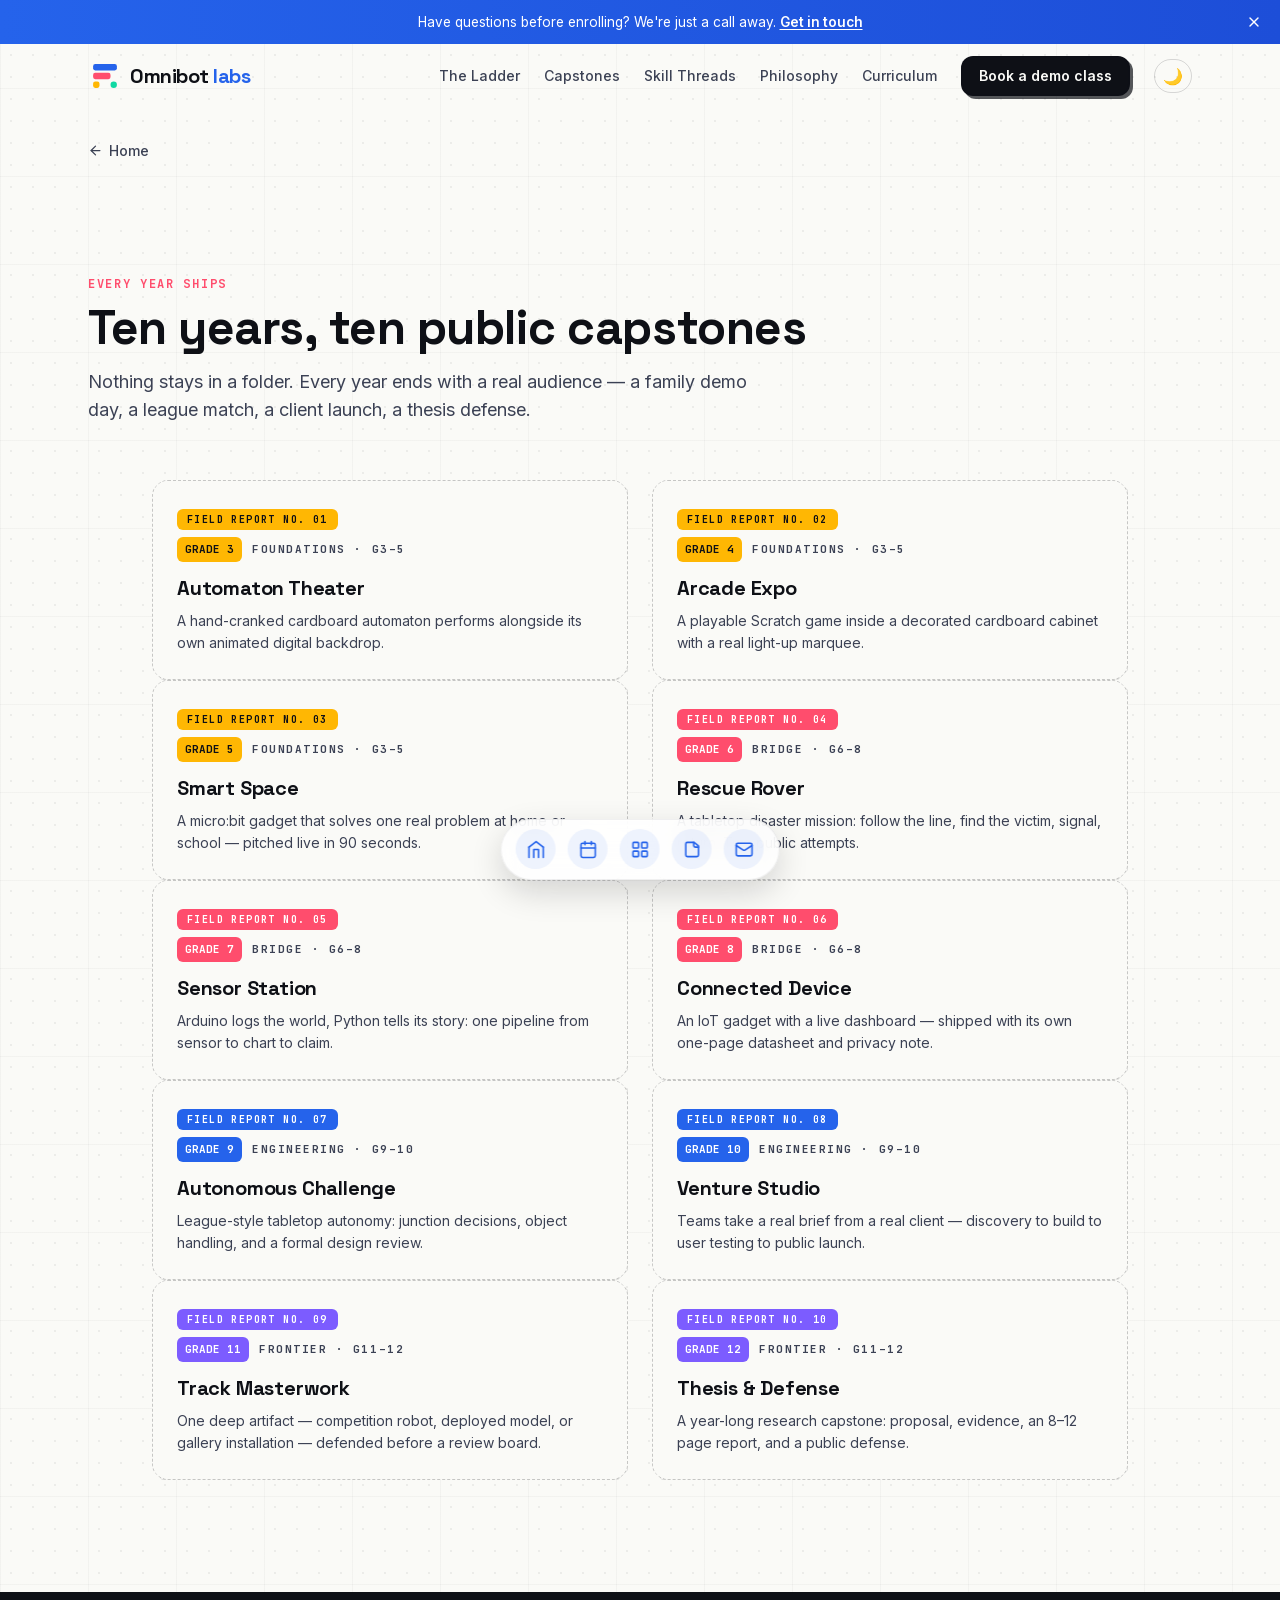
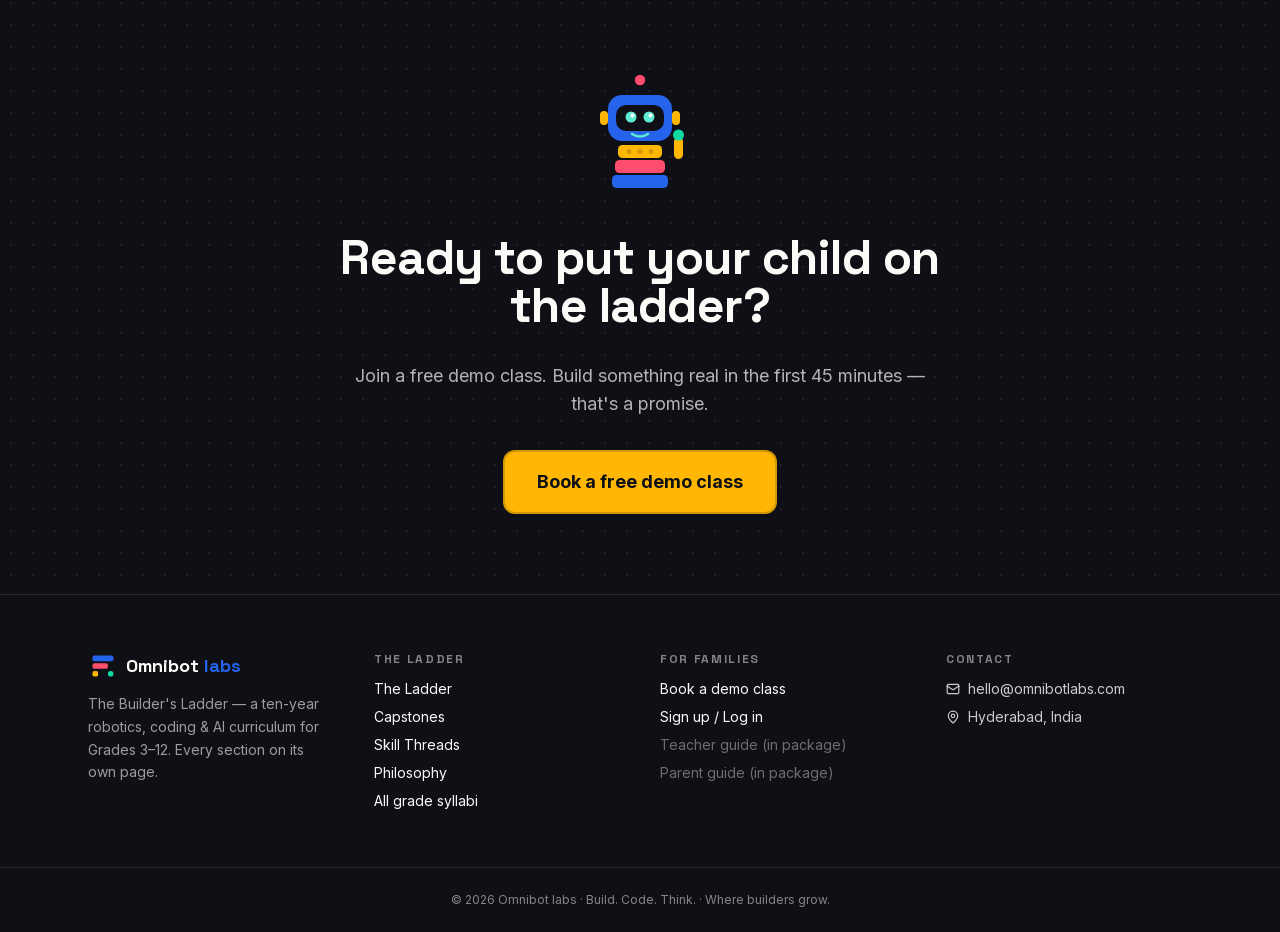
==== commit 23966c08: "Fix absolute /_next/ paths to relative for GitHub Pages subpath compatibility" ====
--- a/capstones.html
+++ b/capstones.html
@@ -1,4 +1,4 @@
-<!DOCTYPE html><!--CKjxOpUQmmUmgqZlaySxe--><html lang="en" class="__variable_f367f3 __variable_dd5b2f __variable_3c557b"><head><meta charset="utf-8"><meta name="viewport" content="width=device-width, initial-scale=1"><link rel="preload" href="_next/static/media/36966cca54120369-s.p.woff2.woff2" as="font" type="font/woff2"><link rel="preload" href="_next/static/media/bb3ef058b751a6ad-s.p.woff2.woff2" as="font" type="font/woff2"><link rel="preload" href="_next/static/media/e4af272ccee01ff0-s.p.woff2.woff2" as="font" type="font/woff2"><link rel="stylesheet" href="_next/static/css/2616ca26a6204063.css" data-precedence="next"><link rel="preload" as="script" fetchpriority="low" href="_next/static/chunks/webpack-8acbc0c32d87987b.js"><script src="_next/static/chunks/4bd1b696-c023c6e3521b1417.js" async=""></script><script src="_next/static/chunks/255-3981a3d1f3561bd8.js" async=""></script><script src="_next/static/chunks/main-app-8325d46b281e2127.js" async=""></script><meta name="next-size-adjust" content=""><title>Capstones · Omnibot labs</title><meta name="description" content="Ten years, ten public capstones: family demo days, league matches, client launches, and a defended Grade 12 thesis."><meta property="og:title" content="Omnibot labs — Where builders grow"><meta property="og:description" content="A ten-year, project-based robotics, coding &amp; AI curriculum for Grades 3–12."><meta property="og:type" content="website"><meta name="twitter:card" content="summary"><meta name="twitter:title" content="Omnibot labs — Where builders grow"><meta name="twitter:description" content="A ten-year, project-based robotics, coding &amp; AI curriculum for Grades 3–12."><script src="_next/static/chunks/polyfills-42372ed130431b0a.js" nomodule=""></script></head><body><div hidden=""><!--$--><!--/$--></div><header class="fixed inset-x-0 top-0 z-50 transition-all duration-300 bg-transparent"><nav class="mx-auto flex h-16 max-w-6xl items-center justify-between px-4 sm:px-6"><a class="flex items-center gap-2" aria-label="Omnibot labs home" href="index.html"><svg viewBox="0 0 160 160" width="34" height="34" aria-hidden="true"><g transform="translate(24,24)"><rect x="0" y="0" width="112" height="30" rx="10" fill="#2563eb"></rect><rect x="0" y="41" width="82" height="30" rx="10" fill="#ff4d6d"></rect><rect x="0" y="82" width="30" height="30" rx="10" fill="#ffb703"></rect><circle cx="97" cy="97" r="15" fill="#10d9a3"></circle></g></svg><span class="font-display text-xl font-bold tracking-tight">Omnibot <span class="text-blue">labs</span></span></a><div class="hidden items-center gap-6 lg:flex"><a class="text-sm font-medium text-ink-soft transition-colors hover:text-ink" href="ladder.html">The Ladder</a><a class="text-sm font-medium text-ink-soft transition-colors hover:text-ink" href="capstones.html">Capstones</a><a class="text-sm font-medium text-ink-soft transition-colors hover:text-ink" href="threads.html">Skill Threads</a><a class="text-sm font-medium text-ink-soft transition-colors hover:text-ink" href="philosophy.html">Philosophy</a><a class="text-sm font-medium text-ink-soft transition-colors hover:text-ink" href="curriculum.html">Curriculum</a><a class="btn-block rounded-xl bg-ink px-4 py-2 text-sm font-semibold text-paper" href="signup.html">Book a demo class</a><button type="button" aria-label="Toggle dark mode" class="rounded-full border border-ink/15 px-2 py-1 text-base leading-none">🌙</button></div><button class="lg:hidden" aria-expanded="false" aria-label="Open menu"><svg xmlns="http://www.w3.org/2000/svg" width="24" height="24" viewBox="0 0 24 24" fill="none" stroke="currentColor" stroke-width="2" stroke-linecap="round" stroke-linejoin="round" class="lucide lucide-menu" aria-hidden="true"><path d="M4 5h16"></path><path d="M4 12h16"></path><path d="M4 19h16"></path></svg></button></nav></header><main><div class="mx-auto max-w-6xl px-4 pt-24 sm:px-6"><a class="inline-flex items-center gap-1.5 text-sm font-medium text-ink-soft hover:text-ink" href="index.html"><svg xmlns="http://www.w3.org/2000/svg" width="15" height="15" viewBox="0 0 24 24" fill="none" stroke="currentColor" stroke-width="2" stroke-linecap="round" stroke-linejoin="round" class="lucide lucide-arrow-left" aria-hidden="true"><path d="m12 19-7-7 7-7"></path><path d="M19 12H5"></path></svg> Home</a></div><section id="capstones" class="scroll-mt-20 py-20 sm:py-28"><div class="mx-auto max-w-6xl px-4 sm:px-6"><p class="font-mono text-xs font-bold tracking-widest text-coral uppercase">Every year ships</p><h2 class="font-display mt-3 text-4xl font-bold tracking-tight sm:text-5xl">Ten years, ten public capstones</h2><p class="mt-4 max-w-2xl text-lg text-ink-soft">Nothing stays in a folder. Every year ends with a real audience — a family demo day, a league match, a client launch, a thesis defense.</p></div><div class="relative mx-auto mt-14 max-w-4xl px-4 sm:px-6"><div aria-hidden="true" class="absolute top-0 bottom-0 left-6 w-0.5 -translate-x-1/2 bg-ink/10 sm:left-1/2" style="transform-origin:top;transform:scaleY(0)"></div><div class="relative mb-10 grid grid-cols-[3rem_1fr] items-start sm:mb-14 sm:grid-cols-2 sm:gap-10" style="opacity:0;transform:translateY(36px)"><span aria-hidden="true" class="absolute top-8 left-6 z-10 h-5 w-5 -translate-x-1/2 rounded-full border-4 border-paper shadow-card sm:left-1/2 bg-amber"></span><div class="col-start-2 rounded-2xl border border-ink/8 bg-paper p-5 shadow-card sm:col-start-1 sm:p-6"><div class="flex flex-wrap items-center gap-2.5"><span class="rounded-md px-2 py-1 font-mono text-[11px] font-bold bg-amber text-ink">GRADE <!-- -->3</span><span class="font-mono text-[11px] font-bold tracking-widest text-ink-soft uppercase">Foundations<!-- --> · <!-- -->G3–5</span></div><h3 class="font-display mt-3 text-xl font-bold">Automaton Theater</h3><p class="mt-2 text-sm leading-relaxed text-ink-soft">A hand-cranked cardboard automaton performs alongside its own animated digital backdrop.</p></div></div><div class="relative mb-10 grid grid-cols-[3rem_1fr] items-start sm:mb-14 sm:grid-cols-2 sm:gap-10" style="opacity:0;transform:translateY(36px)"><span aria-hidden="true" class="absolute top-8 left-6 z-10 h-5 w-5 -translate-x-1/2 rounded-full border-4 border-paper shadow-card sm:left-1/2 bg-amber"></span><div class="col-start-2 rounded-2xl border border-ink/8 bg-paper p-5 shadow-card sm:col-start-1 sm:p-6 sm:col-start-2"><div class="flex flex-wrap items-center gap-2.5"><span class="rounded-md px-2 py-1 font-mono text-[11px] font-bold bg-amber text-ink">GRADE <!-- -->4</span><span class="font-mono text-[11px] font-bold tracking-widest text-ink-soft uppercase">Foundations<!-- --> · <!-- -->G3–5</span></div><h3 class="font-display mt-3 text-xl font-bold">Arcade Expo</h3><p class="mt-2 text-sm leading-relaxed text-ink-soft">A playable Scratch game inside a decorated cardboard cabinet with a real light-up marquee.</p></div></div><div class="relative mb-10 grid grid-cols-[3rem_1fr] items-start sm:mb-14 sm:grid-cols-2 sm:gap-10" style="opacity:0;transform:translateY(36px)"><span aria-hidden="true" class="absolute top-8 left-6 z-10 h-5 w-5 -translate-x-1/2 rounded-full border-4 border-paper shadow-card sm:left-1/2 bg-amber"></span><div class="col-start-2 rounded-2xl border border-ink/8 bg-paper p-5 shadow-card sm:col-start-1 sm:p-6"><div class="flex flex-wrap items-center gap-2.5"><span class="rounded-md px-2 py-1 font-mono text-[11px] font-bold bg-amber text-ink">GRADE <!-- -->5</span><span class="font-mono text-[11px] font-bold tracking-widest text-ink-soft uppercase">Foundations<!-- --> · <!-- -->G3–5</span></div><h3 class="font-display mt-3 text-xl font-bold">Smart Space</h3><p class="mt-2 text-sm leading-relaxed text-ink-soft">A micro:bit gadget that solves one real problem at home or school — pitched live in 90 seconds.</p></div></div><div class="relative mb-10 grid grid-cols-[3rem_1fr] items-start sm:mb-14 sm:grid-cols-2 sm:gap-10" style="opacity:0;transform:translateY(36px)"><span aria-hidden="true" class="absolute top-8 left-6 z-10 h-5 w-5 -translate-x-1/2 rounded-full border-4 border-paper shadow-card sm:left-1/2 bg-coral"></span><div class="col-start-2 rounded-2xl border border-ink/8 bg-paper p-5 shadow-card sm:col-start-1 sm:p-6 sm:col-start-2"><div class="flex flex-wrap items-center gap-2.5"><span class="rounded-md px-2 py-1 font-mono text-[11px] font-bold bg-coral text-white">GRADE <!-- -->6</span><span class="font-mono text-[11px] font-bold tracking-widest text-ink-soft uppercase">Bridge<!-- --> · <!-- -->G6–8</span></div><h3 class="font-display mt-3 text-xl font-bold">Rescue Rover</h3><p class="mt-2 text-sm leading-relaxed text-ink-soft">A tabletop disaster mission: follow the line, find the victim, signal, return. Two public attempts.</p></div></div><div class="relative mb-10 grid grid-cols-[3rem_1fr] items-start sm:mb-14 sm:grid-cols-2 sm:gap-10" style="opacity:0;transform:translateY(36px)"><span aria-hidden="true" class="absolute top-8 left-6 z-10 h-5 w-5 -translate-x-1/2 rounded-full border-4 border-paper shadow-card sm:left-1/2 bg-coral"></span><div class="col-start-2 rounded-2xl border border-ink/8 bg-paper p-5 shadow-card sm:col-start-1 sm:p-6"><div class="flex flex-wrap items-center gap-2.5"><span class="rounded-md px-2 py-1 font-mono text-[11px] font-bold bg-coral text-white">GRADE <!-- -->7</span><span class="font-mono text-[11px] font-bold tracking-widest text-ink-soft uppercase">Bridge<!-- --> · <!-- -->G6–8</span></div><h3 class="font-display mt-3 text-xl font-bold">Sensor Station</h3><p class="mt-2 text-sm leading-relaxed text-ink-soft">Arduino logs the world, Python tells its story: one pipeline from sensor to chart to claim.</p></div></div><div class="relative mb-10 grid grid-cols-[3rem_1fr] items-start sm:mb-14 sm:grid-cols-2 sm:gap-10" style="opacity:0;transform:translateY(36px)"><span aria-hidden="true" class="absolute top-8 left-6 z-10 h-5 w-5 -translate-x-1/2 rounded-full border-4 border-paper shadow-card sm:left-1/2 bg-coral"></span><div class="col-start-2 rounded-2xl border border-ink/8 bg-paper p-5 shadow-card sm:col-start-1 sm:p-6 sm:col-start-2"><div class="flex flex-wrap items-center gap-2.5"><span class="rounded-md px-2 py-1 font-mono text-[11px] font-bold bg-coral text-white">GRADE <!-- -->8</span><span class="font-mono text-[11px] font-bold tracking-widest text-ink-soft uppercase">Bridge<!-- --> · <!-- -->G6–8</span></div><h3 class="font-display mt-3 text-xl font-bold">Connected Device</h3><p class="mt-2 text-sm leading-relaxed text-ink-soft">An IoT gadget with a live dashboard — shipped with its own one-page datasheet and privacy note.</p></div></div><div class="relative mb-10 grid grid-cols-[3rem_1fr] items-start sm:mb-14 sm:grid-cols-2 sm:gap-10" style="opacity:0;transform:translateY(36px)"><span aria-hidden="true" class="absolute top-8 left-6 z-10 h-5 w-5 -translate-x-1/2 rounded-full border-4 border-paper shadow-card sm:left-1/2 bg-blue"></span><div class="col-start-2 rounded-2xl border border-ink/8 bg-paper p-5 shadow-card sm:col-start-1 sm:p-6"><div class="flex flex-wrap items-center gap-2.5"><span class="rounded-md px-2 py-1 font-mono text-[11px] font-bold bg-blue text-white">GRADE <!-- -->9</span><span class="font-mono text-[11px] font-bold tracking-widest text-ink-soft uppercase">Engineering<!-- --> · <!-- -->G9–10</span></div><h3 class="font-display mt-3 text-xl font-bold">Autonomous Challenge</h3><p class="mt-2 text-sm leading-relaxed text-ink-soft">League-style tabletop autonomy: junction decisions, object handling, and a formal design review.</p></div></div><div class="relative mb-10 grid grid-cols-[3rem_1fr] items-start sm:mb-14 sm:grid-cols-2 sm:gap-10" style="opacity:0;transform:translateY(36px)"><span aria-hidden="true" class="absolute top-8 left-6 z-10 h-5 w-5 -translate-x-1/2 rounded-full border-4 border-paper shadow-card sm:left-1/2 bg-blue"></span><div class="col-start-2 rounded-2xl border border-ink/8 bg-paper p-5 shadow-card sm:col-start-1 sm:p-6 sm:col-start-2"><div class="flex flex-wrap items-center gap-2.5"><span class="rounded-md px-2 py-1 font-mono text-[11px] font-bold bg-blue text-white">GRADE <!-- -->10</span><span class="font-mono text-[11px] font-bold tracking-widest text-ink-soft uppercase">Engineering<!-- --> · <!-- -->G9–10</span></div><h3 class="font-display mt-3 text-xl font-bold">Venture Studio</h3><p class="mt-2 text-sm leading-relaxed text-ink-soft">Teams take a real brief from a real client — discovery to build to user testing to public launch.</p></div></div><div class="relative mb-10 grid grid-cols-[3rem_1fr] items-start sm:mb-14 sm:grid-cols-2 sm:gap-10" style="opacity:0;transform:translateY(36px)"><span aria-hidden="true" class="absolute top-8 left-6 z-10 h-5 w-5 -translate-x-1/2 rounded-full border-4 border-paper shadow-card sm:left-1/2 bg-violet"></span><div class="col-start-2 rounded-2xl border border-ink/8 bg-paper p-5 shadow-card sm:col-start-1 sm:p-6"><div class="flex flex-wrap items-center gap-2.5"><span class="rounded-md px-2 py-1 font-mono text-[11px] font-bold bg-violet text-white">GRADE <!-- -->11</span><span class="font-mono text-[11px] font-bold tracking-widest text-ink-soft uppercase">Frontier<!-- --> · <!-- -->G11–12</span></div><h3 class="font-display mt-3 text-xl font-bold">Track Masterwork</h3><p class="mt-2 text-sm leading-relaxed text-ink-soft">One deep artifact — competition robot, deployed model, or gallery installation — defended before a review board.</p></div></div><div class="relative mb-10 grid grid-cols-[3rem_1fr] items-start sm:mb-14 sm:grid-cols-2 sm:gap-10" style="opacity:0;transform:translateY(36px)"><span aria-hidden="true" class="absolute top-8 left-6 z-10 h-5 w-5 -translate-x-1/2 rounded-full border-4 border-paper shadow-card sm:left-1/2 bg-violet"></span><div class="col-start-2 rounded-2xl border border-ink/8 bg-paper p-5 shadow-card sm:col-start-1 sm:p-6 sm:col-start-2"><div class="flex flex-wrap items-center gap-2.5"><span class="rounded-md px-2 py-1 font-mono text-[11px] font-bold bg-violet text-white">GRADE <!-- -->12</span><span class="font-mono text-[11px] font-bold tracking-widest text-ink-soft uppercase">Frontier<!-- --> · <!-- -->G11–12</span></div><h3 class="font-display mt-3 text-xl font-bold">Thesis &amp; Defense</h3><p class="mt-2 text-sm leading-relaxed text-ink-soft">A year-long research capstone: proposal, evidence, an 8–12 page report, and a public defense.</p></div></div></div></section></main><footer class="bg-ink text-paper"><div class="bg-studs-dark border-b border-paper/10"><div class="mx-auto flex max-w-6xl flex-col items-center gap-8 px-4 py-16 text-center sm:px-6 sm:py-20"><svg viewBox="0 0 240 260" width="120" height="130" role="img" aria-label="Funzo, the Omnibot labs robot mascot"><line x1="120" y1="46" x2="120" y2="22" stroke="#0e1016" stroke-width="8" stroke-linecap="round"></line><circle cx="120" cy="16" r="10" fill="#ff4d6d"></circle><rect x="56" y="46" width="128" height="92" rx="28" fill="#2563eb"></rect><rect x="72" y="66" width="96" height="52" rx="20" fill="#0e1016"></rect><g style="transform-origin:50% 88px 0"><circle cx="102" cy="90" r="11" fill="#5eead4"></circle><circle cx="138" cy="90" r="11" fill="#5eead4"></circle><circle cx="105" cy="87" r="4" fill="#ffffff"></circle><circle cx="141" cy="87" r="4" fill="#ffffff"></circle></g><rect x="40" y="78" width="16" height="28" rx="8" fill="#ffb703"></rect><rect x="184" y="78" width="16" height="28" rx="8" fill="#ffb703"></rect><path d="M104 124 q16 10 32 0" stroke="#5eead4" stroke-width="5" fill="none" stroke-linecap="round"></path><rect x="76" y="146" width="88" height="26" rx="9" fill="#ffb703"></rect><rect x="70" y="176" width="100" height="26" rx="9" fill="#ff4d6d"></rect><rect x="64" y="206" width="112" height="26" rx="9" fill="#2563eb"></rect><circle cx="98" cy="159" r="5" fill="#0e1016" opacity="0.18"></circle><circle cx="120" cy="159" r="5" fill="#0e1016" opacity="0.18"></circle><circle cx="142" cy="159" r="5" fill="#0e1016" opacity="0.18"></circle><g style="transform-origin:196px 160px 0"><rect x="188" y="130" width="18" height="44" rx="9" fill="#ffb703"></rect><circle cx="197" cy="126" r="11" fill="#10d9a3"></circle></g></svg><h2 class="font-display max-w-2xl text-4xl font-bold tracking-tight sm:text-5xl">Ready to put your child on the ladder?</h2><p class="max-w-xl text-lg text-paper/70">Join a free demo class. Build something real in the first 45 minutes — that's a promise.</p><a class="btn-block rounded-xl bg-amber px-8 py-4 text-lg font-bold text-ink" href="signup.html">Book a free demo class</a></div></div><div class="mx-auto grid max-w-6xl gap-10 px-4 py-14 sm:grid-cols-2 sm:px-6 lg:grid-cols-4"><div><div class="flex items-center gap-2"><svg viewBox="0 0 160 160" width="30" height="30" aria-hidden="true"><g transform="translate(24,24)"><rect x="0" y="0" width="112" height="30" rx="10" fill="#2563eb"></rect><rect x="0" y="41" width="82" height="30" rx="10" fill="#ff4d6d"></rect><rect x="0" y="82" width="30" height="30" rx="10" fill="#ffb703"></rect><circle cx="97" cy="97" r="15" fill="#10d9a3"></circle></g></svg><span class="font-display text-lg font-bold">Omnibot <span class="text-blue">labs</span></span></div><p class="mt-3 max-w-xs text-sm leading-relaxed text-paper/60">The Builder's Ladder — a ten-year robotics, coding &amp; AI curriculum for Grades 3–12. Every section on its own page.</p></div><nav aria-label="Curriculum"><h3 class="font-mono text-xs font-bold tracking-widest text-paper/50 uppercase">The Ladder</h3><ul class="mt-3 space-y-2 text-sm"><li><a class="hover:text-amber" href="ladder.html">The Ladder</a></li><li><a class="hover:text-amber" href="capstones.html">Capstones</a></li><li><a class="hover:text-amber" href="threads.html">Skill Threads</a></li><li><a class="hover:text-amber" href="philosophy.html">Philosophy</a></li><li><a class="hover:text-amber" href="curriculum.html">All grade syllabi</a></li></ul></nav><nav aria-label="For families"><h3 class="font-mono text-xs font-bold tracking-widest text-paper/50 uppercase">For families</h3><ul class="mt-3 space-y-2 text-sm"><li><a class="hover:text-amber" href="signup.html">Book a demo class</a></li><li><a class="hover:text-amber" href="signup.html">Sign up / Log in</a></li><li><span class="text-paper/40">Teacher guide (in package)</span></li><li><span class="text-paper/40">Parent guide (in package)</span></li></ul></nav><div><h3 class="font-mono text-xs font-bold tracking-widest text-paper/50 uppercase">Contact</h3><ul class="mt-3 space-y-2 text-sm text-paper/80"><li class="flex items-center gap-2"><svg xmlns="http://www.w3.org/2000/svg" width="14" height="14" viewBox="0 0 24 24" fill="none" stroke="currentColor" stroke-width="2" stroke-linecap="round" stroke-linejoin="round" class="lucide lucide-mail" aria-hidden="true"><path d="m22 7-8.991 5.727a2 2 0 0 1-2.009 0L2 7"></path><rect x="2" y="4" width="20" height="16" rx="2"></rect></svg> hello@omnibotlabs.com</li><li class="flex items-center gap-2"><svg xmlns="http://www.w3.org/2000/svg" width="14" height="14" viewBox="0 0 24 24" fill="none" stroke="currentColor" stroke-width="2" stroke-linecap="round" stroke-linejoin="round" class="lucide lucide-map-pin" aria-hidden="true"><path d="M20 10c0 4.993-5.539 10.193-7.399 11.799a1 1 0 0 1-1.202 0C9.539 20.193 4 14.993 4 10a8 8 0 0 1 16 0"></path><circle cx="12" cy="10" r="3"></circle></svg> Hyderabad, India</li></ul></div></div><div class="border-t border-paper/10 py-6 text-center text-xs text-paper/50">© <!-- -->2026<!-- --> Omnibot labs · Build. Code. Think. · Where builders grow.</div></footer><!--$--><!--/$--><script src="_next/static/chunks/webpack-8acbc0c32d87987b.js" id="_R_" async=""></script><script>(self.__next_f=self.__next_f||[]).push([0])</script><script>self.__next_f.push([1,"1:\"$Sreact.fragment\"\n2:I[9766,[],\"\"]\n3:I[8924,[],\"\"]\n4:I[2083,[\"994\",\"static/chunks/994-e4ec6fe8ed0c762d.js\",\"928\",\"static/chunks/928-988fe9138e2d88b1.js\",\"47\",\"static/chunks/app/capstones/page-054bbd80a37f3543.js\"],\"Navbar\"]\n5:I[2619,[\"994\",\"static/chunks/994-e4ec6fe8ed0c762d.js\",\"928\",\"static/chunks/928-988fe9138e2d88b1.js\",\"47\",\"static/chunks/app/capstones/page-054bbd80a37f3543.js\"],\"\"]\n6:I[45,[\"994\",\"static/chunks/994-e4ec6fe8ed0c762d.js\",\"928\",\"static/chunks/928-988fe9138e2d88b1.js\",\"47\",\"static/chunks/app/capstones/page-054bbd80a37f3543.js\"],\"default\"]\n7:I[1037,[\"994\",\"static/chunks/994-e4ec6fe8ed0c762d.js\",\"928\",\"static/chunks/928-988fe9138e2d88b1.js\",\"47\",\"static/chunks/app/capstones/page-054bbd80a37f3543.js\"],\"Capstones\"]\n8:I[2340,[\"994\",\"static/chunks/994-e4ec6fe8ed0c762d.js\",\"928\",\"static/chunks/928-988fe9138e2d88b1.js\",\"47\",\"static/chunks/app/capstones/page-054bbd80a37f3543.js\"],\"Footer\"]\n9:I[4431,[],\"OutletBoundary\"]\nb:I[5278,[],\"AsyncMetadataOutlet\"]\nd:I[4431,[],\"ViewportBoundary\"]\nf:I[4431,[],\"MetadataBoundary\"]\n10:\"$Sreact.suspense\"\n12:I[7150,[],\"\"]\n:HL[\"/_next/static/media/36966cca54120369-s.p.woff2\",\"font\",{\"crossOrigin\":\"\",\"type\":\"font/woff2\"}]\n:HL[\"/_next/static/media/bb3ef058b751a6ad-s.p.woff2\",\"font\",{\"crossOrigin\":\"\",\"type\":\"font/woff2\"}]\n:HL[\"/_next/static/media/e4af272ccee01ff0-s.p.woff2\",\"font\",{\"crossOrigin\":\"\",\"type\":\"font/woff2\"}]\n:HL[\"/_next/static/css/2616ca26a6204063.css\",\"style\"]\n"])</script><script>self.__next_f.push([1,"0:{\"P\":null,\"b\":\"CKjxOpUQmmUmgqZlaySxe\",\"p\":\"\",\"c\":[\"\",\"capstones\"],\"i\":false,\"f\":[[[\"\",{\"children\":[\"capstones\",{\"children\":[\"__PAGE__\",{}]}]},\"$undefined\",\"$undefined\",true],[\"\",[\"$\",\"$1\",\"c\",{\"children\":[[[\"$\",\"link\",\"0\",{\"rel\":\"stylesheet\",\"href\":\"/_next/static/css/2616ca26a6204063.css\",\"precedence\":\"next\",\"crossOrigin\":\"$undefined\",\"nonce\":\"$undefined\"}]],[\"$\",\"html\",null,{\"lang\":\"en\",\"className\":\"__variable_f367f3 __variable_dd5b2f __variable_3c557b\",\"children\":[\"$\",\"body\",null,{\"children\":[\"$\",\"$L2\",null,{\"parallelRouterKey\":\"children\",\"error\":\"$undefined\",\"errorStyles\":\"$undefined\",\"errorScripts\":\"$undefined\",\"template\":[\"$\",\"$L3\",null,{}],\"templateStyles\":\"$undefined\",\"templateScripts\":\"$undefined\",\"notFound\":[[[\"$\",\"title\",null,{\"children\":\"404: This page could not be found.\"}],[\"$\",\"div\",null,{\"style\":{\"fontFamily\":\"system-ui,\\\"Segoe UI\\\",Roboto,Helvetica,Arial,sans-serif,\\\"Apple Color Emoji\\\",\\\"Segoe UI Emoji\\\"\",\"height\":\"100vh\",\"textAlign\":\"center\",\"display\":\"flex\",\"flexDirection\":\"column\",\"alignItems\":\"center\",\"justifyContent\":\"center\"},\"children\":[\"$\",\"div\",null,{\"children\":[[\"$\",\"style\",null,{\"dangerouslySetInnerHTML\":{\"__html\":\"body{color:#000;background:#fff;margin:0}.next-error-h1{border-right:1px solid rgba(0,0,0,.3)}@media (prefers-color-scheme:dark){body{color:#fff;background:#000}.next-error-h1{border-right:1px solid rgba(255,255,255,.3)}}\"}}],[\"$\",\"h1\",null,{\"className\":\"next-error-h1\",\"style\":{\"display\":\"inline-block\",\"margin\":\"0 20px 0 0\",\"padding\":\"0 23px 0 0\",\"fontSize\":24,\"fontWeight\":500,\"verticalAlign\":\"top\",\"lineHeight\":\"49px\"},\"children\":404}],[\"$\",\"div\",null,{\"style\":{\"display\":\"inline-block\"},\"children\":[\"$\",\"h2\",null,{\"style\":{\"fontSize\":14,\"fontWeight\":400,\"lineHeight\":\"49px\",\"margin\":0},\"children\":\"This page could not be found.\"}]}]]}]}]],[]],\"forbidden\":\"$undefined\",\"unauthorized\":\"$undefined\"}]}]}]]}],{\"children\":[\"capstones\",[\"$\",\"$1\",\"c\",{\"children\":[null,[\"$\",\"$L2\",null,{\"parallelRouterKey\":\"children\",\"error\":\"$undefined\",\"errorStyles\":\"$undefined\",\"errorScripts\":\"$undefined\",\"template\":[\"$\",\"$L3\",null,{}],\"templateStyles\":\"$undefined\",\"templateScripts\":\"$undefined\",\"notFound\":\"$undefined\",\"forbidden\":\"$undefined\",\"unauthorized\":\"$undefined\"}]]}],{\"children\":[\"__PAGE__\",[\"$\",\"$1\",\"c\",{\"children\":[[[\"$\",\"$L4\",null,{}],[\"$\",\"main\",null,{\"children\":[[\"$\",\"div\",null,{\"className\":\"mx-auto max-w-6xl px-4 pt-24 sm:px-6\",\"children\":[\"$\",\"$L5\",null,{\"href\":\"/\",\"className\":\"inline-flex items-center gap-1.5 text-sm font-medium text-ink-soft hover:text-ink\",\"children\":[[\"$\",\"$L6\",null,{\"ref\":\"$undefined\",\"iconNode\":[[\"path\",{\"d\":\"m12 19-7-7 7-7\",\"key\":\"1l729n\"}],[\"path\",{\"d\":\"M19 12H5\",\"key\":\"x3x0zl\"}]],\"className\":\"lucide-arrow-left\",\"size\":15}],\" Home\"]}]}],[\"$\",\"$L7\",null,{}]]}],[\"$\",\"$L8\",null,{}]],null,[\"$\",\"$L9\",null,{\"children\":[\"$La\",[\"$\",\"$Lb\",null,{\"promise\":\"$@c\"}]]}]]}],{},null,false]},null,false]},null,false],[\"$\",\"$1\",\"h\",{\"children\":[null,[[\"$\",\"$Ld\",null,{\"children\":\"$Le\"}],[\"$\",\"meta\",null,{\"name\":\"next-size-adjust\",\"content\":\"\"}]],[\"$\",\"$Lf\",null,{\"children\":[\"$\",\"div\",null,{\"hidden\":true,\"children\":[\"$\",\"$10\",null,{\"fallback\":null,\"children\":\"$L11\"}]}]}]]}],false]],\"m\":\"$undefined\",\"G\":[\"$12\",[]],\"s\":false,\"S\":true}\n"])</script><script>self.__next_f.push([1,"e:[[\"$\",\"meta\",\"0\",{\"charSet\":\"utf-8\"}],[\"$\",\"meta\",\"1\",{\"name\":\"viewport\",\"content\":\"width=device-width, initial-scale=1\"}]]\na:null\n"])</script><script>self.__next_f.push([1,"c:{\"metadata\":[[\"$\",\"title\",\"0\",{\"children\":\"Capstones · Omnibot labs\"}],[\"$\",\"meta\",\"1\",{\"name\":\"description\",\"content\":\"Ten years, ten public capstones: family demo days, league matches, client launches, and a defended Grade 12 thesis.\"}],[\"$\",\"meta\",\"2\",{\"property\":\"og:title\",\"content\":\"Omnibot labs — Where builders grow\"}],[\"$\",\"meta\",\"3\",{\"property\":\"og:description\",\"content\":\"A ten-year, project-based robotics, coding \u0026 AI curriculum for Grades 3–12.\"}],[\"$\",\"meta\",\"4\",{\"property\":\"og:type\",\"content\":\"website\"}],[\"$\",\"meta\",\"5\",{\"name\":\"twitter:card\",\"content\":\"summary\"}],[\"$\",\"meta\",\"6\",{\"name\":\"twitter:title\",\"content\":\"Omnibot labs — Where builders grow\"}],[\"$\",\"meta\",\"7\",{\"name\":\"twitter:description\",\"content\":\"A ten-year, project-based robotics, coding \u0026 AI curriculum for Grades 3–12.\"}]],\"error\":null,\"digest\":\"$undefined\"}\n"])</script><script>self.__next_f.push([1,"11:\"$c:metadata\"\n"])</script><next-route-announcer style="position: absolute;"><template shadowrootmode="open"><div aria-live="assertive" id="__next-route-announcer__" role="alert" style="position: absolute; border: 0px; height: 1px; margin: -1px; padding: 0px; width: 1px; clip: rect(0px, 0px, 0px, 0px); overflow: hidden; white-space: nowrap; overflow-wrap: normal;"></div></template></next-route-announcer><style>
+<!DOCTYPE html><!--CKjxOpUQmmUmgqZlaySxe--><html lang="en" class="__variable_f367f3 __variable_dd5b2f __variable_3c557b"><head><meta charset="utf-8"><meta name="viewport" content="width=device-width, initial-scale=1"><link rel="preload" href="_next/static/media/36966cca54120369-s.p.woff2.woff2" as="font" type="font/woff2"><link rel="preload" href="_next/static/media/bb3ef058b751a6ad-s.p.woff2.woff2" as="font" type="font/woff2"><link rel="preload" href="_next/static/media/e4af272ccee01ff0-s.p.woff2.woff2" as="font" type="font/woff2"><link rel="stylesheet" href="_next/static/css/2616ca26a6204063.css" data-precedence="next"><link rel="preload" as="script" fetchpriority="low" href="_next/static/chunks/webpack-8acbc0c32d87987b.js"><script src="_next/static/chunks/4bd1b696-c023c6e3521b1417.js" async=""></script><script src="_next/static/chunks/255-3981a3d1f3561bd8.js" async=""></script><script src="_next/static/chunks/main-app-8325d46b281e2127.js" async=""></script><meta name="next-size-adjust" content=""><title>Capstones · Omnibot labs</title><meta name="description" content="Ten years, ten public capstones: family demo days, league matches, client launches, and a defended Grade 12 thesis."><meta property="og:title" content="Omnibot labs — Where builders grow"><meta property="og:description" content="A ten-year, project-based robotics, coding &amp; AI curriculum for Grades 3–12."><meta property="og:type" content="website"><meta name="twitter:card" content="summary"><meta name="twitter:title" content="Omnibot labs — Where builders grow"><meta name="twitter:description" content="A ten-year, project-based robotics, coding &amp; AI curriculum for Grades 3–12."><script src="_next/static/chunks/polyfills-42372ed130431b0a.js" nomodule=""></script></head><body><div hidden=""><!--$--><!--/$--></div><header class="fixed inset-x-0 top-0 z-50 transition-all duration-300 bg-transparent"><nav class="mx-auto flex h-16 max-w-6xl items-center justify-between px-4 sm:px-6"><a class="flex items-center gap-2" aria-label="Omnibot labs home" href="index.html"><svg viewBox="0 0 160 160" width="34" height="34" aria-hidden="true"><g transform="translate(24,24)"><rect x="0" y="0" width="112" height="30" rx="10" fill="#2563eb"></rect><rect x="0" y="41" width="82" height="30" rx="10" fill="#ff4d6d"></rect><rect x="0" y="82" width="30" height="30" rx="10" fill="#ffb703"></rect><circle cx="97" cy="97" r="15" fill="#10d9a3"></circle></g></svg><span class="font-display text-xl font-bold tracking-tight">Omnibot <span class="text-blue">labs</span></span></a><div class="hidden items-center gap-6 lg:flex"><a class="text-sm font-medium text-ink-soft transition-colors hover:text-ink" href="ladder.html">The Ladder</a><a class="text-sm font-medium text-ink-soft transition-colors hover:text-ink" href="capstones.html">Capstones</a><a class="text-sm font-medium text-ink-soft transition-colors hover:text-ink" href="threads.html">Skill Threads</a><a class="text-sm font-medium text-ink-soft transition-colors hover:text-ink" href="philosophy.html">Philosophy</a><a class="text-sm font-medium text-ink-soft transition-colors hover:text-ink" href="curriculum.html">Curriculum</a><a class="btn-block rounded-xl bg-ink px-4 py-2 text-sm font-semibold text-paper" href="signup.html">Book a demo class</a><button type="button" aria-label="Toggle dark mode" class="rounded-full border border-ink/15 px-2 py-1 text-base leading-none">🌙</button></div><button class="lg:hidden" aria-expanded="false" aria-label="Open menu"><svg xmlns="http://www.w3.org/2000/svg" width="24" height="24" viewBox="0 0 24 24" fill="none" stroke="currentColor" stroke-width="2" stroke-linecap="round" stroke-linejoin="round" class="lucide lucide-menu" aria-hidden="true"><path d="M4 5h16"></path><path d="M4 12h16"></path><path d="M4 19h16"></path></svg></button></nav></header><main><div class="mx-auto max-w-6xl px-4 pt-24 sm:px-6"><a class="inline-flex items-center gap-1.5 text-sm font-medium text-ink-soft hover:text-ink" href="index.html"><svg xmlns="http://www.w3.org/2000/svg" width="15" height="15" viewBox="0 0 24 24" fill="none" stroke="currentColor" stroke-width="2" stroke-linecap="round" stroke-linejoin="round" class="lucide lucide-arrow-left" aria-hidden="true"><path d="m12 19-7-7 7-7"></path><path d="M19 12H5"></path></svg> Home</a></div><section id="capstones" class="scroll-mt-20 py-20 sm:py-28"><div class="mx-auto max-w-6xl px-4 sm:px-6"><p class="font-mono text-xs font-bold tracking-widest text-coral uppercase">Every year ships</p><h2 class="font-display mt-3 text-4xl font-bold tracking-tight sm:text-5xl">Ten years, ten public capstones</h2><p class="mt-4 max-w-2xl text-lg text-ink-soft">Nothing stays in a folder. Every year ends with a real audience — a family demo day, a league match, a client launch, a thesis defense.</p></div><div class="relative mx-auto mt-14 max-w-4xl px-4 sm:px-6"><div aria-hidden="true" class="absolute top-0 bottom-0 left-6 w-0.5 -translate-x-1/2 bg-ink/10 sm:left-1/2" style="transform-origin:top;transform:scaleY(0)"></div><div class="relative mb-10 grid grid-cols-[3rem_1fr] items-start sm:mb-14 sm:grid-cols-2 sm:gap-10" style="opacity:0;transform:translateY(36px)"><span aria-hidden="true" class="absolute top-8 left-6 z-10 h-5 w-5 -translate-x-1/2 rounded-full border-4 border-paper shadow-card sm:left-1/2 bg-amber"></span><div class="col-start-2 rounded-2xl border border-ink/8 bg-paper p-5 shadow-card sm:col-start-1 sm:p-6"><div class="flex flex-wrap items-center gap-2.5"><span class="rounded-md px-2 py-1 font-mono text-[11px] font-bold bg-amber text-ink">GRADE <!-- -->3</span><span class="font-mono text-[11px] font-bold tracking-widest text-ink-soft uppercase">Foundations<!-- --> · <!-- -->G3–5</span></div><h3 class="font-display mt-3 text-xl font-bold">Automaton Theater</h3><p class="mt-2 text-sm leading-relaxed text-ink-soft">A hand-cranked cardboard automaton performs alongside its own animated digital backdrop.</p></div></div><div class="relative mb-10 grid grid-cols-[3rem_1fr] items-start sm:mb-14 sm:grid-cols-2 sm:gap-10" style="opacity:0;transform:translateY(36px)"><span aria-hidden="true" class="absolute top-8 left-6 z-10 h-5 w-5 -translate-x-1/2 rounded-full border-4 border-paper shadow-card sm:left-1/2 bg-amber"></span><div class="col-start-2 rounded-2xl border border-ink/8 bg-paper p-5 shadow-card sm:col-start-1 sm:p-6 sm:col-start-2"><div class="flex flex-wrap items-center gap-2.5"><span class="rounded-md px-2 py-1 font-mono text-[11px] font-bold bg-amber text-ink">GRADE <!-- -->4</span><span class="font-mono text-[11px] font-bold tracking-widest text-ink-soft uppercase">Foundations<!-- --> · <!-- -->G3–5</span></div><h3 class="font-display mt-3 text-xl font-bold">Arcade Expo</h3><p class="mt-2 text-sm leading-relaxed text-ink-soft">A playable Scratch game inside a decorated cardboard cabinet with a real light-up marquee.</p></div></div><div class="relative mb-10 grid grid-cols-[3rem_1fr] items-start sm:mb-14 sm:grid-cols-2 sm:gap-10" style="opacity:0;transform:translateY(36px)"><span aria-hidden="true" class="absolute top-8 left-6 z-10 h-5 w-5 -translate-x-1/2 rounded-full border-4 border-paper shadow-card sm:left-1/2 bg-amber"></span><div class="col-start-2 rounded-2xl border border-ink/8 bg-paper p-5 shadow-card sm:col-start-1 sm:p-6"><div class="flex flex-wrap items-center gap-2.5"><span class="rounded-md px-2 py-1 font-mono text-[11px] font-bold bg-amber text-ink">GRADE <!-- -->5</span><span class="font-mono text-[11px] font-bold tracking-widest text-ink-soft uppercase">Foundations<!-- --> · <!-- -->G3–5</span></div><h3 class="font-display mt-3 text-xl font-bold">Smart Space</h3><p class="mt-2 text-sm leading-relaxed text-ink-soft">A micro:bit gadget that solves one real problem at home or school — pitched live in 90 seconds.</p></div></div><div class="relative mb-10 grid grid-cols-[3rem_1fr] items-start sm:mb-14 sm:grid-cols-2 sm:gap-10" style="opacity:0;transform:translateY(36px)"><span aria-hidden="true" class="absolute top-8 left-6 z-10 h-5 w-5 -translate-x-1/2 rounded-full border-4 border-paper shadow-card sm:left-1/2 bg-coral"></span><div class="col-start-2 rounded-2xl border border-ink/8 bg-paper p-5 shadow-card sm:col-start-1 sm:p-6 sm:col-start-2"><div class="flex flex-wrap items-center gap-2.5"><span class="rounded-md px-2 py-1 font-mono text-[11px] font-bold bg-coral text-white">GRADE <!-- -->6</span><span class="font-mono text-[11px] font-bold tracking-widest text-ink-soft uppercase">Bridge<!-- --> · <!-- -->G6–8</span></div><h3 class="font-display mt-3 text-xl font-bold">Rescue Rover</h3><p class="mt-2 text-sm leading-relaxed text-ink-soft">A tabletop disaster mission: follow the line, find the victim, signal, return. Two public attempts.</p></div></div><div class="relative mb-10 grid grid-cols-[3rem_1fr] items-start sm:mb-14 sm:grid-cols-2 sm:gap-10" style="opacity:0;transform:translateY(36px)"><span aria-hidden="true" class="absolute top-8 left-6 z-10 h-5 w-5 -translate-x-1/2 rounded-full border-4 border-paper shadow-card sm:left-1/2 bg-coral"></span><div class="col-start-2 rounded-2xl border border-ink/8 bg-paper p-5 shadow-card sm:col-start-1 sm:p-6"><div class="flex flex-wrap items-center gap-2.5"><span class="rounded-md px-2 py-1 font-mono text-[11px] font-bold bg-coral text-white">GRADE <!-- -->7</span><span class="font-mono text-[11px] font-bold tracking-widest text-ink-soft uppercase">Bridge<!-- --> · <!-- -->G6–8</span></div><h3 class="font-display mt-3 text-xl font-bold">Sensor Station</h3><p class="mt-2 text-sm leading-relaxed text-ink-soft">Arduino logs the world, Python tells its story: one pipeline from sensor to chart to claim.</p></div></div><div class="relative mb-10 grid grid-cols-[3rem_1fr] items-start sm:mb-14 sm:grid-cols-2 sm:gap-10" style="opacity:0;transform:translateY(36px)"><span aria-hidden="true" class="absolute top-8 left-6 z-10 h-5 w-5 -translate-x-1/2 rounded-full border-4 border-paper shadow-card sm:left-1/2 bg-coral"></span><div class="col-start-2 rounded-2xl border border-ink/8 bg-paper p-5 shadow-card sm:col-start-1 sm:p-6 sm:col-start-2"><div class="flex flex-wrap items-center gap-2.5"><span class="rounded-md px-2 py-1 font-mono text-[11px] font-bold bg-coral text-white">GRADE <!-- -->8</span><span class="font-mono text-[11px] font-bold tracking-widest text-ink-soft uppercase">Bridge<!-- --> · <!-- -->G6–8</span></div><h3 class="font-display mt-3 text-xl font-bold">Connected Device</h3><p class="mt-2 text-sm leading-relaxed text-ink-soft">An IoT gadget with a live dashboard — shipped with its own one-page datasheet and privacy note.</p></div></div><div class="relative mb-10 grid grid-cols-[3rem_1fr] items-start sm:mb-14 sm:grid-cols-2 sm:gap-10" style="opacity:0;transform:translateY(36px)"><span aria-hidden="true" class="absolute top-8 left-6 z-10 h-5 w-5 -translate-x-1/2 rounded-full border-4 border-paper shadow-card sm:left-1/2 bg-blue"></span><div class="col-start-2 rounded-2xl border border-ink/8 bg-paper p-5 shadow-card sm:col-start-1 sm:p-6"><div class="flex flex-wrap items-center gap-2.5"><span class="rounded-md px-2 py-1 font-mono text-[11px] font-bold bg-blue text-white">GRADE <!-- -->9</span><span class="font-mono text-[11px] font-bold tracking-widest text-ink-soft uppercase">Engineering<!-- --> · <!-- -->G9–10</span></div><h3 class="font-display mt-3 text-xl font-bold">Autonomous Challenge</h3><p class="mt-2 text-sm leading-relaxed text-ink-soft">League-style tabletop autonomy: junction decisions, object handling, and a formal design review.</p></div></div><div class="relative mb-10 grid grid-cols-[3rem_1fr] items-start sm:mb-14 sm:grid-cols-2 sm:gap-10" style="opacity:0;transform:translateY(36px)"><span aria-hidden="true" class="absolute top-8 left-6 z-10 h-5 w-5 -translate-x-1/2 rounded-full border-4 border-paper shadow-card sm:left-1/2 bg-blue"></span><div class="col-start-2 rounded-2xl border border-ink/8 bg-paper p-5 shadow-card sm:col-start-1 sm:p-6 sm:col-start-2"><div class="flex flex-wrap items-center gap-2.5"><span class="rounded-md px-2 py-1 font-mono text-[11px] font-bold bg-blue text-white">GRADE <!-- -->10</span><span class="font-mono text-[11px] font-bold tracking-widest text-ink-soft uppercase">Engineering<!-- --> · <!-- -->G9–10</span></div><h3 class="font-display mt-3 text-xl font-bold">Venture Studio</h3><p class="mt-2 text-sm leading-relaxed text-ink-soft">Teams take a real brief from a real client — discovery to build to user testing to public launch.</p></div></div><div class="relative mb-10 grid grid-cols-[3rem_1fr] items-start sm:mb-14 sm:grid-cols-2 sm:gap-10" style="opacity:0;transform:translateY(36px)"><span aria-hidden="true" class="absolute top-8 left-6 z-10 h-5 w-5 -translate-x-1/2 rounded-full border-4 border-paper shadow-card sm:left-1/2 bg-violet"></span><div class="col-start-2 rounded-2xl border border-ink/8 bg-paper p-5 shadow-card sm:col-start-1 sm:p-6"><div class="flex flex-wrap items-center gap-2.5"><span class="rounded-md px-2 py-1 font-mono text-[11px] font-bold bg-violet text-white">GRADE <!-- -->11</span><span class="font-mono text-[11px] font-bold tracking-widest text-ink-soft uppercase">Frontier<!-- --> · <!-- -->G11–12</span></div><h3 class="font-display mt-3 text-xl font-bold">Track Masterwork</h3><p class="mt-2 text-sm leading-relaxed text-ink-soft">One deep artifact — competition robot, deployed model, or gallery installation — defended before a review board.</p></div></div><div class="relative mb-10 grid grid-cols-[3rem_1fr] items-start sm:mb-14 sm:grid-cols-2 sm:gap-10" style="opacity:0;transform:translateY(36px)"><span aria-hidden="true" class="absolute top-8 left-6 z-10 h-5 w-5 -translate-x-1/2 rounded-full border-4 border-paper shadow-card sm:left-1/2 bg-violet"></span><div class="col-start-2 rounded-2xl border border-ink/8 bg-paper p-5 shadow-card sm:col-start-1 sm:p-6 sm:col-start-2"><div class="flex flex-wrap items-center gap-2.5"><span class="rounded-md px-2 py-1 font-mono text-[11px] font-bold bg-violet text-white">GRADE <!-- -->12</span><span class="font-mono text-[11px] font-bold tracking-widest text-ink-soft uppercase">Frontier<!-- --> · <!-- -->G11–12</span></div><h3 class="font-display mt-3 text-xl font-bold">Thesis &amp; Defense</h3><p class="mt-2 text-sm leading-relaxed text-ink-soft">A year-long research capstone: proposal, evidence, an 8–12 page report, and a public defense.</p></div></div></div></section></main><footer class="bg-ink text-paper"><div class="bg-studs-dark border-b border-paper/10"><div class="mx-auto flex max-w-6xl flex-col items-center gap-8 px-4 py-16 text-center sm:px-6 sm:py-20"><svg viewBox="0 0 240 260" width="120" height="130" role="img" aria-label="Funzo, the Omnibot labs robot mascot"><line x1="120" y1="46" x2="120" y2="22" stroke="#0e1016" stroke-width="8" stroke-linecap="round"></line><circle cx="120" cy="16" r="10" fill="#ff4d6d"></circle><rect x="56" y="46" width="128" height="92" rx="28" fill="#2563eb"></rect><rect x="72" y="66" width="96" height="52" rx="20" fill="#0e1016"></rect><g style="transform-origin:50% 88px 0"><circle cx="102" cy="90" r="11" fill="#5eead4"></circle><circle cx="138" cy="90" r="11" fill="#5eead4"></circle><circle cx="105" cy="87" r="4" fill="#ffffff"></circle><circle cx="141" cy="87" r="4" fill="#ffffff"></circle></g><rect x="40" y="78" width="16" height="28" rx="8" fill="#ffb703"></rect><rect x="184" y="78" width="16" height="28" rx="8" fill="#ffb703"></rect><path d="M104 124 q16 10 32 0" stroke="#5eead4" stroke-width="5" fill="none" stroke-linecap="round"></path><rect x="76" y="146" width="88" height="26" rx="9" fill="#ffb703"></rect><rect x="70" y="176" width="100" height="26" rx="9" fill="#ff4d6d"></rect><rect x="64" y="206" width="112" height="26" rx="9" fill="#2563eb"></rect><circle cx="98" cy="159" r="5" fill="#0e1016" opacity="0.18"></circle><circle cx="120" cy="159" r="5" fill="#0e1016" opacity="0.18"></circle><circle cx="142" cy="159" r="5" fill="#0e1016" opacity="0.18"></circle><g style="transform-origin:196px 160px 0"><rect x="188" y="130" width="18" height="44" rx="9" fill="#ffb703"></rect><circle cx="197" cy="126" r="11" fill="#10d9a3"></circle></g></svg><h2 class="font-display max-w-2xl text-4xl font-bold tracking-tight sm:text-5xl">Ready to put your child on the ladder?</h2><p class="max-w-xl text-lg text-paper/70">Join a free demo class. Build something real in the first 45 minutes — that's a promise.</p><a class="btn-block rounded-xl bg-amber px-8 py-4 text-lg font-bold text-ink" href="signup.html">Book a free demo class</a></div></div><div class="mx-auto grid max-w-6xl gap-10 px-4 py-14 sm:grid-cols-2 sm:px-6 lg:grid-cols-4"><div><div class="flex items-center gap-2"><svg viewBox="0 0 160 160" width="30" height="30" aria-hidden="true"><g transform="translate(24,24)"><rect x="0" y="0" width="112" height="30" rx="10" fill="#2563eb"></rect><rect x="0" y="41" width="82" height="30" rx="10" fill="#ff4d6d"></rect><rect x="0" y="82" width="30" height="30" rx="10" fill="#ffb703"></rect><circle cx="97" cy="97" r="15" fill="#10d9a3"></circle></g></svg><span class="font-display text-lg font-bold">Omnibot <span class="text-blue">labs</span></span></div><p class="mt-3 max-w-xs text-sm leading-relaxed text-paper/60">The Builder's Ladder — a ten-year robotics, coding &amp; AI curriculum for Grades 3–12. Every section on its own page.</p></div><nav aria-label="Curriculum"><h3 class="font-mono text-xs font-bold tracking-widest text-paper/50 uppercase">The Ladder</h3><ul class="mt-3 space-y-2 text-sm"><li><a class="hover:text-amber" href="ladder.html">The Ladder</a></li><li><a class="hover:text-amber" href="capstones.html">Capstones</a></li><li><a class="hover:text-amber" href="threads.html">Skill Threads</a></li><li><a class="hover:text-amber" href="philosophy.html">Philosophy</a></li><li><a class="hover:text-amber" href="curriculum.html">All grade syllabi</a></li></ul></nav><nav aria-label="For families"><h3 class="font-mono text-xs font-bold tracking-widest text-paper/50 uppercase">For families</h3><ul class="mt-3 space-y-2 text-sm"><li><a class="hover:text-amber" href="signup.html">Book a demo class</a></li><li><a class="hover:text-amber" href="signup.html">Sign up / Log in</a></li><li><span class="text-paper/40">Teacher guide (in package)</span></li><li><span class="text-paper/40">Parent guide (in package)</span></li></ul></nav><div><h3 class="font-mono text-xs font-bold tracking-widest text-paper/50 uppercase">Contact</h3><ul class="mt-3 space-y-2 text-sm text-paper/80"><li class="flex items-center gap-2"><svg xmlns="http://www.w3.org/2000/svg" width="14" height="14" viewBox="0 0 24 24" fill="none" stroke="currentColor" stroke-width="2" stroke-linecap="round" stroke-linejoin="round" class="lucide lucide-mail" aria-hidden="true"><path d="m22 7-8.991 5.727a2 2 0 0 1-2.009 0L2 7"></path><rect x="2" y="4" width="20" height="16" rx="2"></rect></svg> hello@omnibotlabs.com</li><li class="flex items-center gap-2"><svg xmlns="http://www.w3.org/2000/svg" width="14" height="14" viewBox="0 0 24 24" fill="none" stroke="currentColor" stroke-width="2" stroke-linecap="round" stroke-linejoin="round" class="lucide lucide-map-pin" aria-hidden="true"><path d="M20 10c0 4.993-5.539 10.193-7.399 11.799a1 1 0 0 1-1.202 0C9.539 20.193 4 14.993 4 10a8 8 0 0 1 16 0"></path><circle cx="12" cy="10" r="3"></circle></svg> Hyderabad, India</li></ul></div></div><div class="border-t border-paper/10 py-6 text-center text-xs text-paper/50">© <!-- -->2026<!-- --> Omnibot labs · Build. Code. Think. · Where builders grow.</div></footer><!--$--><!--/$--><script src="_next/static/chunks/webpack-8acbc0c32d87987b.js" id="_R_" async=""></script><script>(self.__next_f=self.__next_f||[]).push([0])</script><script>self.__next_f.push([1,"1:\"$Sreact.fragment\"\n2:I[9766,[],\"\"]\n3:I[8924,[],\"\"]\n4:I[2083,[\"994\",\"static/chunks/994-e4ec6fe8ed0c762d.js\",\"928\",\"static/chunks/928-988fe9138e2d88b1.js\",\"47\",\"static/chunks/app/capstones/page-054bbd80a37f3543.js\"],\"Navbar\"]\n5:I[2619,[\"994\",\"static/chunks/994-e4ec6fe8ed0c762d.js\",\"928\",\"static/chunks/928-988fe9138e2d88b1.js\",\"47\",\"static/chunks/app/capstones/page-054bbd80a37f3543.js\"],\"\"]\n6:I[45,[\"994\",\"static/chunks/994-e4ec6fe8ed0c762d.js\",\"928\",\"static/chunks/928-988fe9138e2d88b1.js\",\"47\",\"static/chunks/app/capstones/page-054bbd80a37f3543.js\"],\"default\"]\n7:I[1037,[\"994\",\"static/chunks/994-e4ec6fe8ed0c762d.js\",\"928\",\"static/chunks/928-988fe9138e2d88b1.js\",\"47\",\"static/chunks/app/capstones/page-054bbd80a37f3543.js\"],\"Capstones\"]\n8:I[2340,[\"994\",\"static/chunks/994-e4ec6fe8ed0c762d.js\",\"928\",\"static/chunks/928-988fe9138e2d88b1.js\",\"47\",\"static/chunks/app/capstones/page-054bbd80a37f3543.js\"],\"Footer\"]\n9:I[4431,[],\"OutletBoundary\"]\nb:I[5278,[],\"AsyncMetadataOutlet\"]\nd:I[4431,[],\"ViewportBoundary\"]\nf:I[4431,[],\"MetadataBoundary\"]\n10:\"$Sreact.suspense\"\n12:I[7150,[],\"\"]\n:HL[\"_next/static/media/36966cca54120369-s.p.woff2\",\"font\",{\"crossOrigin\":\"\",\"type\":\"font/woff2\"}]\n:HL[\"_next/static/media/bb3ef058b751a6ad-s.p.woff2\",\"font\",{\"crossOrigin\":\"\",\"type\":\"font/woff2\"}]\n:HL[\"_next/static/media/e4af272ccee01ff0-s.p.woff2\",\"font\",{\"crossOrigin\":\"\",\"type\":\"font/woff2\"}]\n:HL[\"_next/static/css/2616ca26a6204063.css\",\"style\"]\n"])</script><script>self.__next_f.push([1,"0:{\"P\":null,\"b\":\"CKjxOpUQmmUmgqZlaySxe\",\"p\":\"\",\"c\":[\"\",\"capstones\"],\"i\":false,\"f\":[[[\"\",{\"children\":[\"capstones\",{\"children\":[\"__PAGE__\",{}]}]},\"$undefined\",\"$undefined\",true],[\"\",[\"$\",\"$1\",\"c\",{\"children\":[[[\"$\",\"link\",\"0\",{\"rel\":\"stylesheet\",\"href\":\"_next/static/css/2616ca26a6204063.css\",\"precedence\":\"next\",\"crossOrigin\":\"$undefined\",\"nonce\":\"$undefined\"}]],[\"$\",\"html\",null,{\"lang\":\"en\",\"className\":\"__variable_f367f3 __variable_dd5b2f __variable_3c557b\",\"children\":[\"$\",\"body\",null,{\"children\":[\"$\",\"$L2\",null,{\"parallelRouterKey\":\"children\",\"error\":\"$undefined\",\"errorStyles\":\"$undefined\",\"errorScripts\":\"$undefined\",\"template\":[\"$\",\"$L3\",null,{}],\"templateStyles\":\"$undefined\",\"templateScripts\":\"$undefined\",\"notFound\":[[[\"$\",\"title\",null,{\"children\":\"404: This page could not be found.\"}],[\"$\",\"div\",null,{\"style\":{\"fontFamily\":\"system-ui,\\\"Segoe UI\\\",Roboto,Helvetica,Arial,sans-serif,\\\"Apple Color Emoji\\\",\\\"Segoe UI Emoji\\\"\",\"height\":\"100vh\",\"textAlign\":\"center\",\"display\":\"flex\",\"flexDirection\":\"column\",\"alignItems\":\"center\",\"justifyContent\":\"center\"},\"children\":[\"$\",\"div\",null,{\"children\":[[\"$\",\"style\",null,{\"dangerouslySetInnerHTML\":{\"__html\":\"body{color:#000;background:#fff;margin:0}.next-error-h1{border-right:1px solid rgba(0,0,0,.3)}@media (prefers-color-scheme:dark){body{color:#fff;background:#000}.next-error-h1{border-right:1px solid rgba(255,255,255,.3)}}\"}}],[\"$\",\"h1\",null,{\"className\":\"next-error-h1\",\"style\":{\"display\":\"inline-block\",\"margin\":\"0 20px 0 0\",\"padding\":\"0 23px 0 0\",\"fontSize\":24,\"fontWeight\":500,\"verticalAlign\":\"top\",\"lineHeight\":\"49px\"},\"children\":404}],[\"$\",\"div\",null,{\"style\":{\"display\":\"inline-block\"},\"children\":[\"$\",\"h2\",null,{\"style\":{\"fontSize\":14,\"fontWeight\":400,\"lineHeight\":\"49px\",\"margin\":0},\"children\":\"This page could not be found.\"}]}]]}]}]],[]],\"forbidden\":\"$undefined\",\"unauthorized\":\"$undefined\"}]}]}]]}],{\"children\":[\"capstones\",[\"$\",\"$1\",\"c\",{\"children\":[null,[\"$\",\"$L2\",null,{\"parallelRouterKey\":\"children\",\"error\":\"$undefined\",\"errorStyles\":\"$undefined\",\"errorScripts\":\"$undefined\",\"template\":[\"$\",\"$L3\",null,{}],\"templateStyles\":\"$undefined\",\"templateScripts\":\"$undefined\",\"notFound\":\"$undefined\",\"forbidden\":\"$undefined\",\"unauthorized\":\"$undefined\"}]]}],{\"children\":[\"__PAGE__\",[\"$\",\"$1\",\"c\",{\"children\":[[[\"$\",\"$L4\",null,{}],[\"$\",\"main\",null,{\"children\":[[\"$\",\"div\",null,{\"className\":\"mx-auto max-w-6xl px-4 pt-24 sm:px-6\",\"children\":[\"$\",\"$L5\",null,{\"href\":\"/\",\"className\":\"inline-flex items-center gap-1.5 text-sm font-medium text-ink-soft hover:text-ink\",\"children\":[[\"$\",\"$L6\",null,{\"ref\":\"$undefined\",\"iconNode\":[[\"path\",{\"d\":\"m12 19-7-7 7-7\",\"key\":\"1l729n\"}],[\"path\",{\"d\":\"M19 12H5\",\"key\":\"x3x0zl\"}]],\"className\":\"lucide-arrow-left\",\"size\":15}],\" Home\"]}]}],[\"$\",\"$L7\",null,{}]]}],[\"$\",\"$L8\",null,{}]],null,[\"$\",\"$L9\",null,{\"children\":[\"$La\",[\"$\",\"$Lb\",null,{\"promise\":\"$@c\"}]]}]]}],{},null,false]},null,false]},null,false],[\"$\",\"$1\",\"h\",{\"children\":[null,[[\"$\",\"$Ld\",null,{\"children\":\"$Le\"}],[\"$\",\"meta\",null,{\"name\":\"next-size-adjust\",\"content\":\"\"}]],[\"$\",\"$Lf\",null,{\"children\":[\"$\",\"div\",null,{\"hidden\":true,\"children\":[\"$\",\"$10\",null,{\"fallback\":null,\"children\":\"$L11\"}]}]}]]}],false]],\"m\":\"$undefined\",\"G\":[\"$12\",[]],\"s\":false,\"S\":true}\n"])</script><script>self.__next_f.push([1,"e:[[\"$\",\"meta\",\"0\",{\"charSet\":\"utf-8\"}],[\"$\",\"meta\",\"1\",{\"name\":\"viewport\",\"content\":\"width=device-width, initial-scale=1\"}]]\na:null\n"])</script><script>self.__next_f.push([1,"c:{\"metadata\":[[\"$\",\"title\",\"0\",{\"children\":\"Capstones · Omnibot labs\"}],[\"$\",\"meta\",\"1\",{\"name\":\"description\",\"content\":\"Ten years, ten public capstones: family demo days, league matches, client launches, and a defended Grade 12 thesis.\"}],[\"$\",\"meta\",\"2\",{\"property\":\"og:title\",\"content\":\"Omnibot labs — Where builders grow\"}],[\"$\",\"meta\",\"3\",{\"property\":\"og:description\",\"content\":\"A ten-year, project-based robotics, coding \u0026 AI curriculum for Grades 3–12.\"}],[\"$\",\"meta\",\"4\",{\"property\":\"og:type\",\"content\":\"website\"}],[\"$\",\"meta\",\"5\",{\"name\":\"twitter:card\",\"content\":\"summary\"}],[\"$\",\"meta\",\"6\",{\"name\":\"twitter:title\",\"content\":\"Omnibot labs — Where builders grow\"}],[\"$\",\"meta\",\"7\",{\"name\":\"twitter:description\",\"content\":\"A ten-year, project-based robotics, coding \u0026 AI curriculum for Grades 3–12.\"}]],\"error\":null,\"digest\":\"$undefined\"}\n"])</script><script>self.__next_f.push([1,"11:\"$c:metadata\"\n"])</script><next-route-announcer style="position: absolute;"><template shadowrootmode="open"><div aria-live="assertive" id="__next-route-announcer__" role="alert" style="position: absolute; border: 0px; height: 1px; margin: -1px; padding: 0px; width: 1px; clip: rect(0px, 0px, 0px, 0px); overflow: hidden; white-space: nowrap; overflow-wrap: normal;"></div></template></next-route-announcer><style>
 .reveal-io{opacity:0;transform:translateY(14px);transition:opacity .5s cubic-bezier(.16,1,.3,1),transform .5s cubic-bezier(.16,1,.3,1)}
 .reveal-io.is-in{opacity:1;transform:translateY(0)}
 .reveal-io.reveal-stagger>*{opacity:0;transform:translateY(10px);transition:opacity .45s cubic-bezier(.16,1,.3,1),transform .45s cubic-bezier(.16,1,.3,1)}
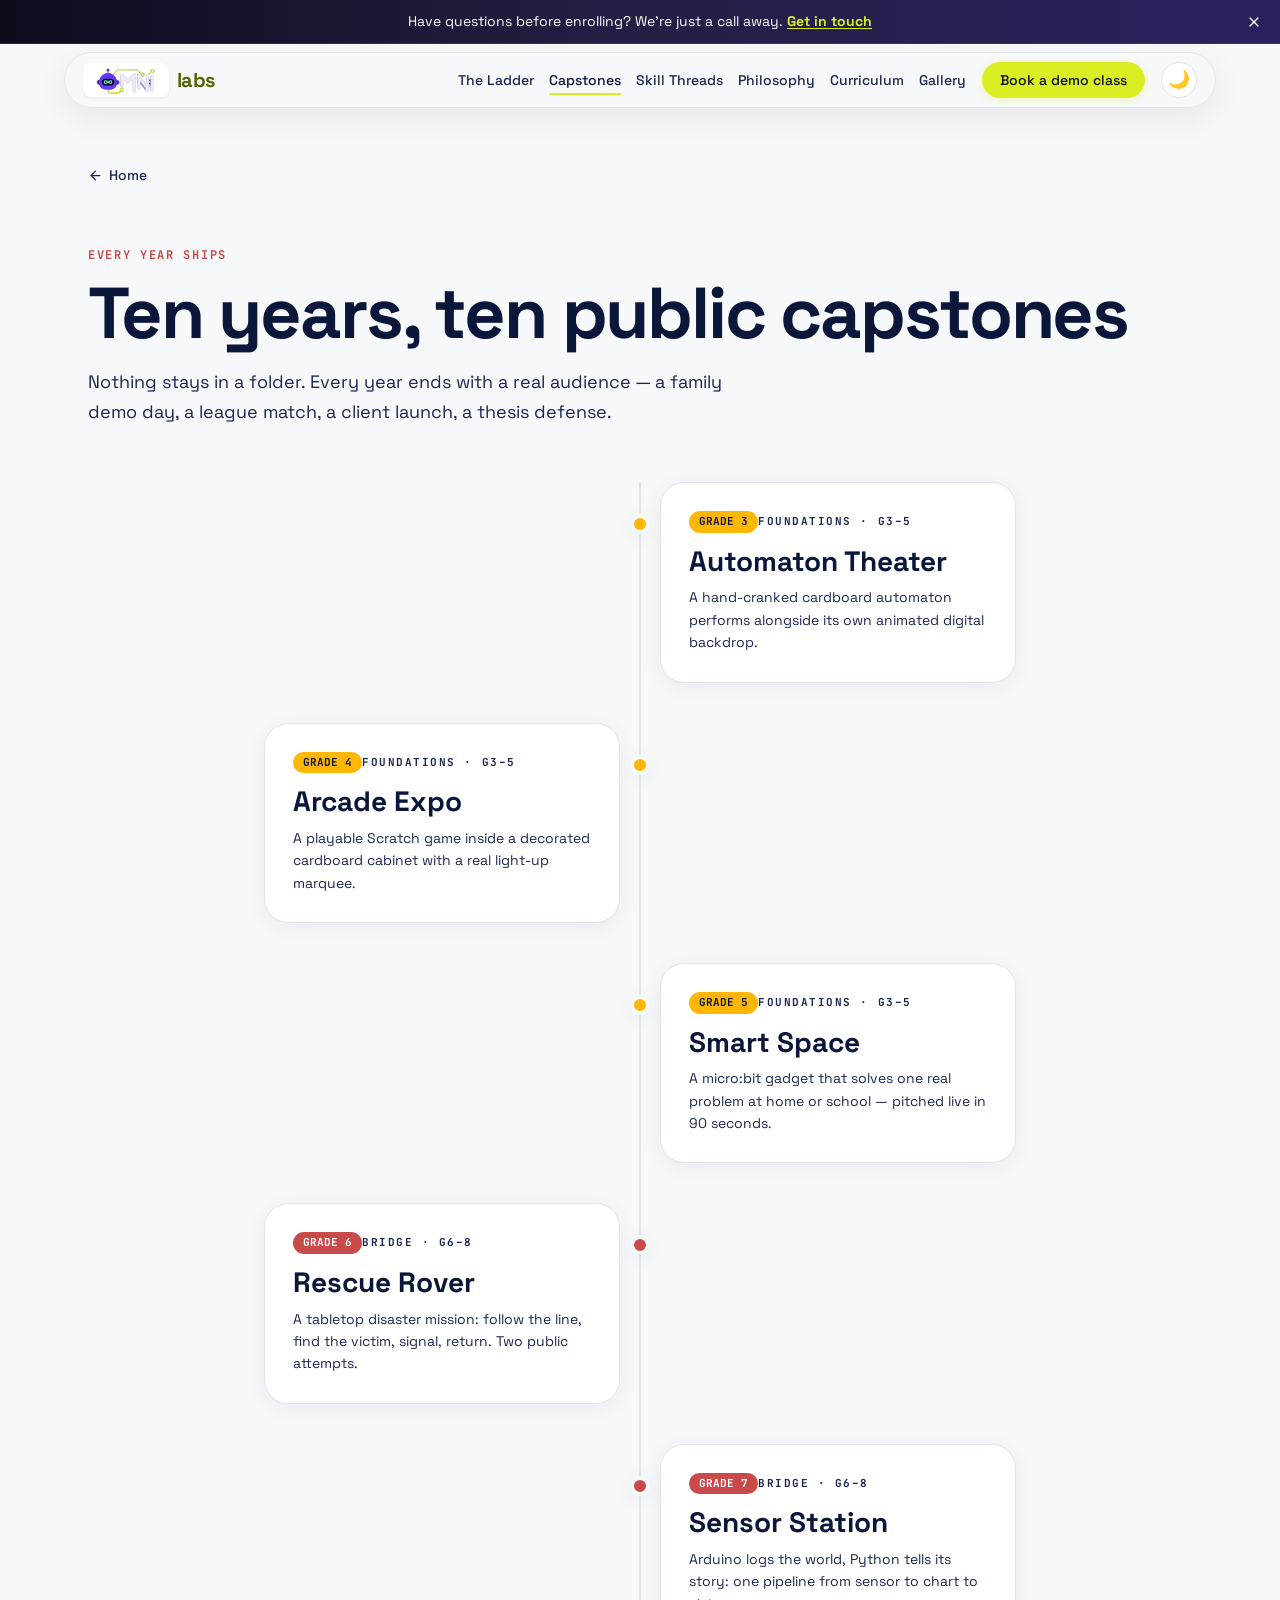
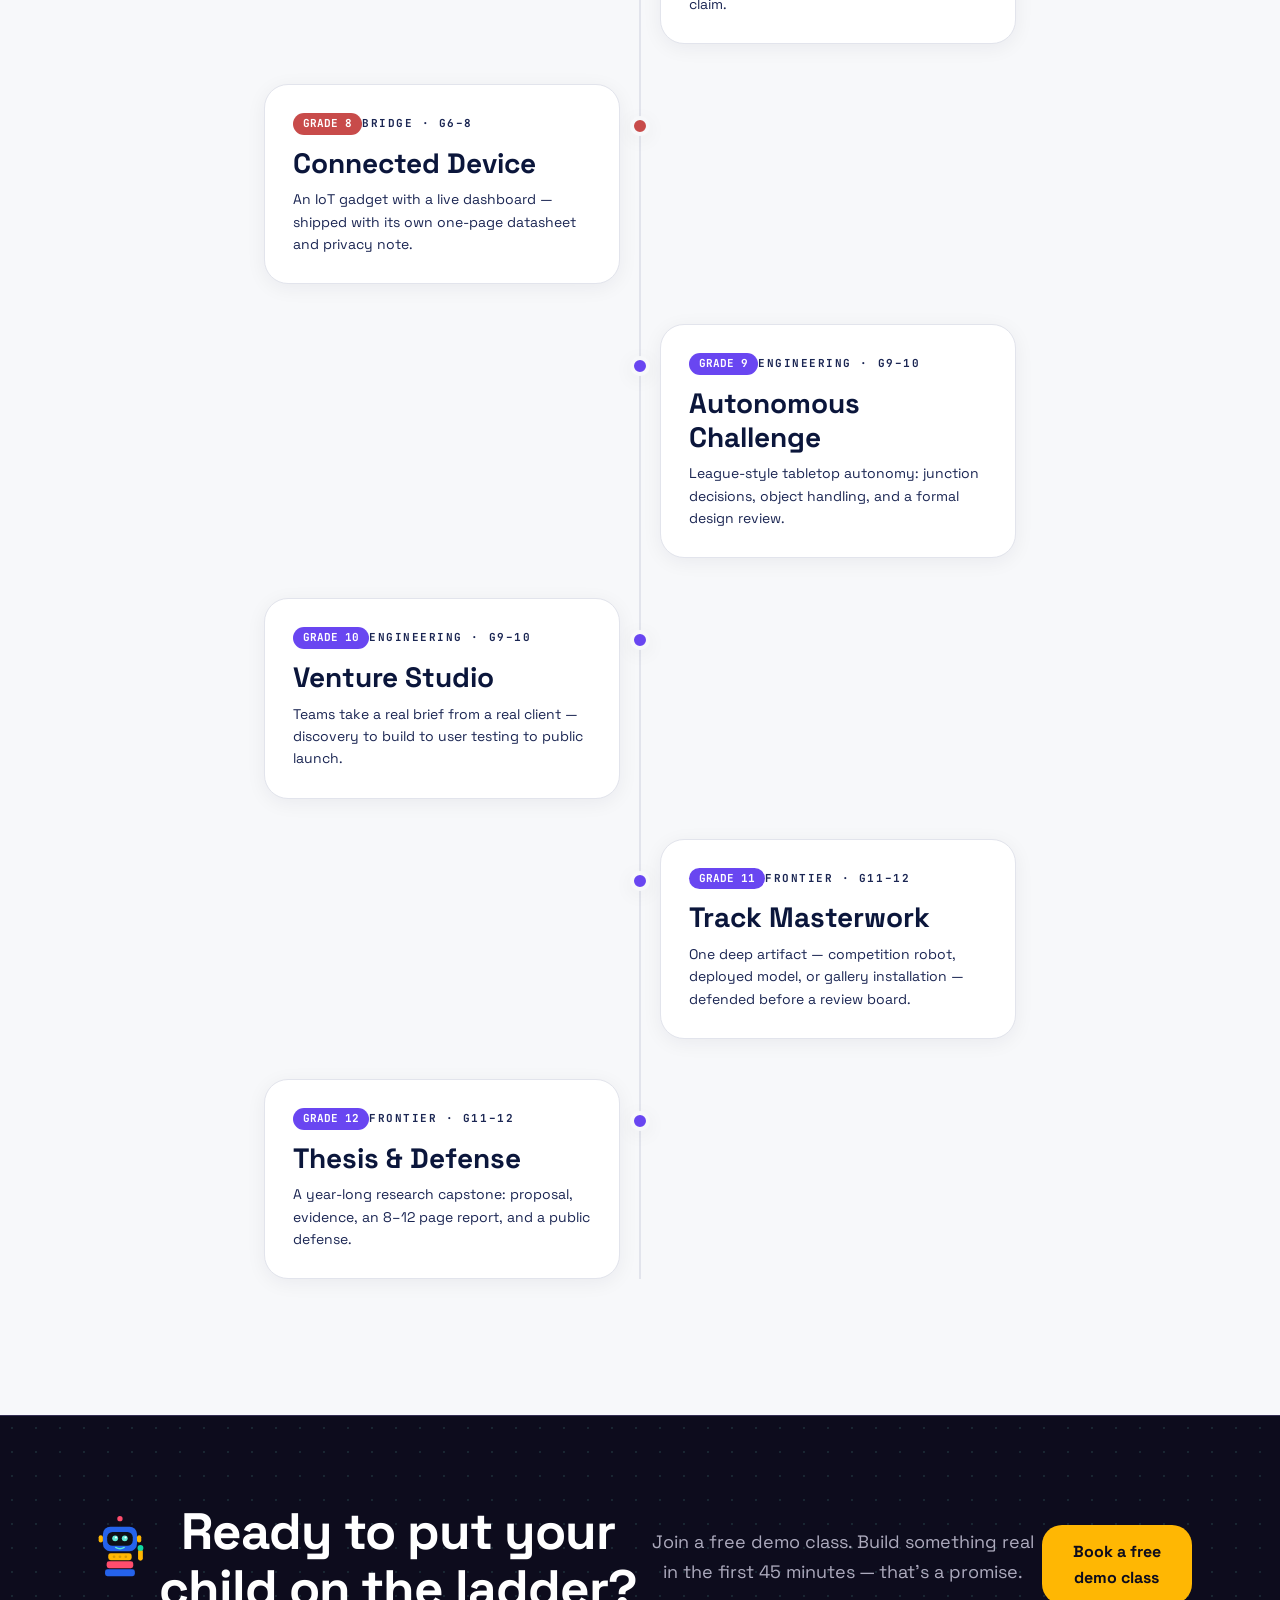
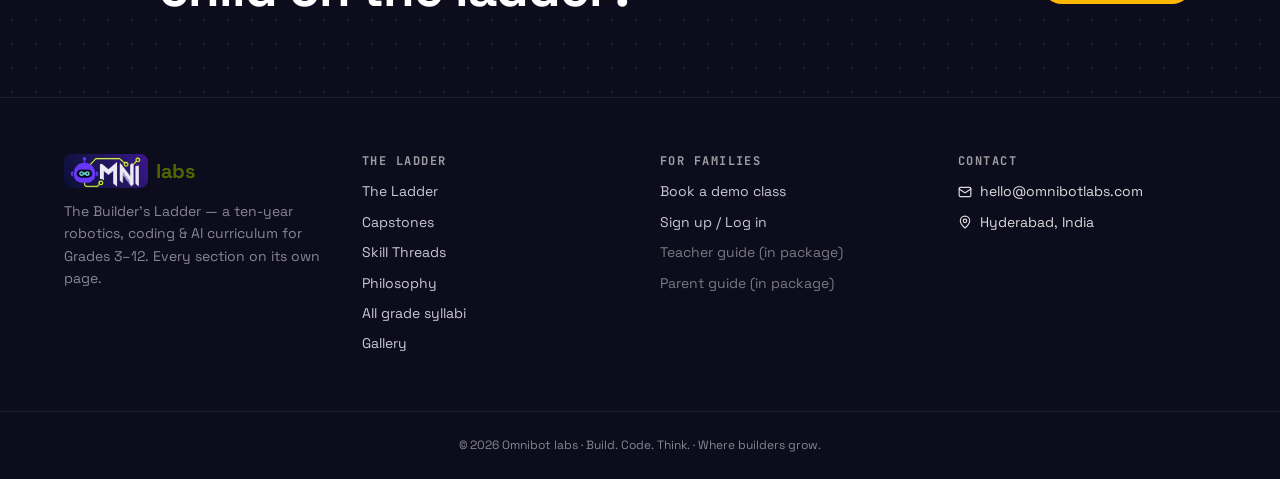
==== commit 8bdf24bc: "Initial commit: Omnibot Labs website with responsive Builder's Ladder and dark/light themes" ====
--- a/capstones.html
+++ b/capstones.html
@@ -1,458 +1,335 @@
-<!DOCTYPE html><!--CKjxOpUQmmUmgqZlaySxe--><html lang="en" class="__variable_f367f3 __variable_dd5b2f __variable_3c557b"><head><meta charset="utf-8"><meta name="viewport" content="width=device-width, initial-scale=1"><link rel="preload" href="_next/static/media/36966cca54120369-s.p.woff2.woff2" as="font" type="font/woff2"><link rel="preload" href="_next/static/media/bb3ef058b751a6ad-s.p.woff2.woff2" as="font" type="font/woff2"><link rel="preload" href="_next/static/media/e4af272ccee01ff0-s.p.woff2.woff2" as="font" type="font/woff2"><link rel="stylesheet" href="_next/static/css/2616ca26a6204063.css" data-precedence="next"><link rel="preload" as="script" fetchpriority="low" href="_next/static/chunks/webpack-8acbc0c32d87987b.js"><script src="_next/static/chunks/4bd1b696-c023c6e3521b1417.js" async=""></script><script src="_next/static/chunks/255-3981a3d1f3561bd8.js" async=""></script><script src="_next/static/chunks/main-app-8325d46b281e2127.js" async=""></script><meta name="next-size-adjust" content=""><title>Capstones · Omnibot labs</title><meta name="description" content="Ten years, ten public capstones: family demo days, league matches, client launches, and a defended Grade 12 thesis."><meta property="og:title" content="Omnibot labs — Where builders grow"><meta property="og:description" content="A ten-year, project-based robotics, coding &amp; AI curriculum for Grades 3–12."><meta property="og:type" content="website"><meta name="twitter:card" content="summary"><meta name="twitter:title" content="Omnibot labs — Where builders grow"><meta name="twitter:description" content="A ten-year, project-based robotics, coding &amp; AI curriculum for Grades 3–12."><script src="_next/static/chunks/polyfills-42372ed130431b0a.js" nomodule=""></script></head><body><div hidden=""><!--$--><!--/$--></div><header class="fixed inset-x-0 top-0 z-50 transition-all duration-300 bg-transparent"><nav class="mx-auto flex h-16 max-w-6xl items-center justify-between px-4 sm:px-6"><a class="flex items-center gap-2" aria-label="Omnibot labs home" href="index.html"><svg viewBox="0 0 160 160" width="34" height="34" aria-hidden="true"><g transform="translate(24,24)"><rect x="0" y="0" width="112" height="30" rx="10" fill="#2563eb"></rect><rect x="0" y="41" width="82" height="30" rx="10" fill="#ff4d6d"></rect><rect x="0" y="82" width="30" height="30" rx="10" fill="#ffb703"></rect><circle cx="97" cy="97" r="15" fill="#10d9a3"></circle></g></svg><span class="font-display text-xl font-bold tracking-tight">Omnibot <span class="text-blue">labs</span></span></a><div class="hidden items-center gap-6 lg:flex"><a class="text-sm font-medium text-ink-soft transition-colors hover:text-ink" href="ladder.html">The Ladder</a><a class="text-sm font-medium text-ink-soft transition-colors hover:text-ink" href="capstones.html">Capstones</a><a class="text-sm font-medium text-ink-soft transition-colors hover:text-ink" href="threads.html">Skill Threads</a><a class="text-sm font-medium text-ink-soft transition-colors hover:text-ink" href="philosophy.html">Philosophy</a><a class="text-sm font-medium text-ink-soft transition-colors hover:text-ink" href="curriculum.html">Curriculum</a><a class="btn-block rounded-xl bg-ink px-4 py-2 text-sm font-semibold text-paper" href="signup.html">Book a demo class</a><button type="button" aria-label="Toggle dark mode" class="rounded-full border border-ink/15 px-2 py-1 text-base leading-none">🌙</button></div><button class="lg:hidden" aria-expanded="false" aria-label="Open menu"><svg xmlns="http://www.w3.org/2000/svg" width="24" height="24" viewBox="0 0 24 24" fill="none" stroke="currentColor" stroke-width="2" stroke-linecap="round" stroke-linejoin="round" class="lucide lucide-menu" aria-hidden="true"><path d="M4 5h16"></path><path d="M4 12h16"></path><path d="M4 19h16"></path></svg></button></nav></header><main><div class="mx-auto max-w-6xl px-4 pt-24 sm:px-6"><a class="inline-flex items-center gap-1.5 text-sm font-medium text-ink-soft hover:text-ink" href="index.html"><svg xmlns="http://www.w3.org/2000/svg" width="15" height="15" viewBox="0 0 24 24" fill="none" stroke="currentColor" stroke-width="2" stroke-linecap="round" stroke-linejoin="round" class="lucide lucide-arrow-left" aria-hidden="true"><path d="m12 19-7-7 7-7"></path><path d="M19 12H5"></path></svg> Home</a></div><section id="capstones" class="scroll-mt-20 py-20 sm:py-28"><div class="mx-auto max-w-6xl px-4 sm:px-6"><p class="font-mono text-xs font-bold tracking-widest text-coral uppercase">Every year ships</p><h2 class="font-display mt-3 text-4xl font-bold tracking-tight sm:text-5xl">Ten years, ten public capstones</h2><p class="mt-4 max-w-2xl text-lg text-ink-soft">Nothing stays in a folder. Every year ends with a real audience — a family demo day, a league match, a client launch, a thesis defense.</p></div><div class="relative mx-auto mt-14 max-w-4xl px-4 sm:px-6"><div aria-hidden="true" class="absolute top-0 bottom-0 left-6 w-0.5 -translate-x-1/2 bg-ink/10 sm:left-1/2" style="transform-origin:top;transform:scaleY(0)"></div><div class="relative mb-10 grid grid-cols-[3rem_1fr] items-start sm:mb-14 sm:grid-cols-2 sm:gap-10" style="opacity:0;transform:translateY(36px)"><span aria-hidden="true" class="absolute top-8 left-6 z-10 h-5 w-5 -translate-x-1/2 rounded-full border-4 border-paper shadow-card sm:left-1/2 bg-amber"></span><div class="col-start-2 rounded-2xl border border-ink/8 bg-paper p-5 shadow-card sm:col-start-1 sm:p-6"><div class="flex flex-wrap items-center gap-2.5"><span class="rounded-md px-2 py-1 font-mono text-[11px] font-bold bg-amber text-ink">GRADE <!-- -->3</span><span class="font-mono text-[11px] font-bold tracking-widest text-ink-soft uppercase">Foundations<!-- --> · <!-- -->G3–5</span></div><h3 class="font-display mt-3 text-xl font-bold">Automaton Theater</h3><p class="mt-2 text-sm leading-relaxed text-ink-soft">A hand-cranked cardboard automaton performs alongside its own animated digital backdrop.</p></div></div><div class="relative mb-10 grid grid-cols-[3rem_1fr] items-start sm:mb-14 sm:grid-cols-2 sm:gap-10" style="opacity:0;transform:translateY(36px)"><span aria-hidden="true" class="absolute top-8 left-6 z-10 h-5 w-5 -translate-x-1/2 rounded-full border-4 border-paper shadow-card sm:left-1/2 bg-amber"></span><div class="col-start-2 rounded-2xl border border-ink/8 bg-paper p-5 shadow-card sm:col-start-1 sm:p-6 sm:col-start-2"><div class="flex flex-wrap items-center gap-2.5"><span class="rounded-md px-2 py-1 font-mono text-[11px] font-bold bg-amber text-ink">GRADE <!-- -->4</span><span class="font-mono text-[11px] font-bold tracking-widest text-ink-soft uppercase">Foundations<!-- --> · <!-- -->G3–5</span></div><h3 class="font-display mt-3 text-xl font-bold">Arcade Expo</h3><p class="mt-2 text-sm leading-relaxed text-ink-soft">A playable Scratch game inside a decorated cardboard cabinet with a real light-up marquee.</p></div></div><div class="relative mb-10 grid grid-cols-[3rem_1fr] items-start sm:mb-14 sm:grid-cols-2 sm:gap-10" style="opacity:0;transform:translateY(36px)"><span aria-hidden="true" class="absolute top-8 left-6 z-10 h-5 w-5 -translate-x-1/2 rounded-full border-4 border-paper shadow-card sm:left-1/2 bg-amber"></span><div class="col-start-2 rounded-2xl border border-ink/8 bg-paper p-5 shadow-card sm:col-start-1 sm:p-6"><div class="flex flex-wrap items-center gap-2.5"><span class="rounded-md px-2 py-1 font-mono text-[11px] font-bold bg-amber text-ink">GRADE <!-- -->5</span><span class="font-mono text-[11px] font-bold tracking-widest text-ink-soft uppercase">Foundations<!-- --> · <!-- -->G3–5</span></div><h3 class="font-display mt-3 text-xl font-bold">Smart Space</h3><p class="mt-2 text-sm leading-relaxed text-ink-soft">A micro:bit gadget that solves one real problem at home or school — pitched live in 90 seconds.</p></div></div><div class="relative mb-10 grid grid-cols-[3rem_1fr] items-start sm:mb-14 sm:grid-cols-2 sm:gap-10" style="opacity:0;transform:translateY(36px)"><span aria-hidden="true" class="absolute top-8 left-6 z-10 h-5 w-5 -translate-x-1/2 rounded-full border-4 border-paper shadow-card sm:left-1/2 bg-coral"></span><div class="col-start-2 rounded-2xl border border-ink/8 bg-paper p-5 shadow-card sm:col-start-1 sm:p-6 sm:col-start-2"><div class="flex flex-wrap items-center gap-2.5"><span class="rounded-md px-2 py-1 font-mono text-[11px] font-bold bg-coral text-white">GRADE <!-- -->6</span><span class="font-mono text-[11px] font-bold tracking-widest text-ink-soft uppercase">Bridge<!-- --> · <!-- -->G6–8</span></div><h3 class="font-display mt-3 text-xl font-bold">Rescue Rover</h3><p class="mt-2 text-sm leading-relaxed text-ink-soft">A tabletop disaster mission: follow the line, find the victim, signal, return. Two public attempts.</p></div></div><div class="relative mb-10 grid grid-cols-[3rem_1fr] items-start sm:mb-14 sm:grid-cols-2 sm:gap-10" style="opacity:0;transform:translateY(36px)"><span aria-hidden="true" class="absolute top-8 left-6 z-10 h-5 w-5 -translate-x-1/2 rounded-full border-4 border-paper shadow-card sm:left-1/2 bg-coral"></span><div class="col-start-2 rounded-2xl border border-ink/8 bg-paper p-5 shadow-card sm:col-start-1 sm:p-6"><div class="flex flex-wrap items-center gap-2.5"><span class="rounded-md px-2 py-1 font-mono text-[11px] font-bold bg-coral text-white">GRADE <!-- -->7</span><span class="font-mono text-[11px] font-bold tracking-widest text-ink-soft uppercase">Bridge<!-- --> · <!-- -->G6–8</span></div><h3 class="font-display mt-3 text-xl font-bold">Sensor Station</h3><p class="mt-2 text-sm leading-relaxed text-ink-soft">Arduino logs the world, Python tells its story: one pipeline from sensor to chart to claim.</p></div></div><div class="relative mb-10 grid grid-cols-[3rem_1fr] items-start sm:mb-14 sm:grid-cols-2 sm:gap-10" style="opacity:0;transform:translateY(36px)"><span aria-hidden="true" class="absolute top-8 left-6 z-10 h-5 w-5 -translate-x-1/2 rounded-full border-4 border-paper shadow-card sm:left-1/2 bg-coral"></span><div class="col-start-2 rounded-2xl border border-ink/8 bg-paper p-5 shadow-card sm:col-start-1 sm:p-6 sm:col-start-2"><div class="flex flex-wrap items-center gap-2.5"><span class="rounded-md px-2 py-1 font-mono text-[11px] font-bold bg-coral text-white">GRADE <!-- -->8</span><span class="font-mono text-[11px] font-bold tracking-widest text-ink-soft uppercase">Bridge<!-- --> · <!-- -->G6–8</span></div><h3 class="font-display mt-3 text-xl font-bold">Connected Device</h3><p class="mt-2 text-sm leading-relaxed text-ink-soft">An IoT gadget with a live dashboard — shipped with its own one-page datasheet and privacy note.</p></div></div><div class="relative mb-10 grid grid-cols-[3rem_1fr] items-start sm:mb-14 sm:grid-cols-2 sm:gap-10" style="opacity:0;transform:translateY(36px)"><span aria-hidden="true" class="absolute top-8 left-6 z-10 h-5 w-5 -translate-x-1/2 rounded-full border-4 border-paper shadow-card sm:left-1/2 bg-blue"></span><div class="col-start-2 rounded-2xl border border-ink/8 bg-paper p-5 shadow-card sm:col-start-1 sm:p-6"><div class="flex flex-wrap items-center gap-2.5"><span class="rounded-md px-2 py-1 font-mono text-[11px] font-bold bg-blue text-white">GRADE <!-- -->9</span><span class="font-mono text-[11px] font-bold tracking-widest text-ink-soft uppercase">Engineering<!-- --> · <!-- -->G9–10</span></div><h3 class="font-display mt-3 text-xl font-bold">Autonomous Challenge</h3><p class="mt-2 text-sm leading-relaxed text-ink-soft">League-style tabletop autonomy: junction decisions, object handling, and a formal design review.</p></div></div><div class="relative mb-10 grid grid-cols-[3rem_1fr] items-start sm:mb-14 sm:grid-cols-2 sm:gap-10" style="opacity:0;transform:translateY(36px)"><span aria-hidden="true" class="absolute top-8 left-6 z-10 h-5 w-5 -translate-x-1/2 rounded-full border-4 border-paper shadow-card sm:left-1/2 bg-blue"></span><div class="col-start-2 rounded-2xl border border-ink/8 bg-paper p-5 shadow-card sm:col-start-1 sm:p-6 sm:col-start-2"><div class="flex flex-wrap items-center gap-2.5"><span class="rounded-md px-2 py-1 font-mono text-[11px] font-bold bg-blue text-white">GRADE <!-- -->10</span><span class="font-mono text-[11px] font-bold tracking-widest text-ink-soft uppercase">Engineering<!-- --> · <!-- -->G9–10</span></div><h3 class="font-display mt-3 text-xl font-bold">Venture Studio</h3><p class="mt-2 text-sm leading-relaxed text-ink-soft">Teams take a real brief from a real client — discovery to build to user testing to public launch.</p></div></div><div class="relative mb-10 grid grid-cols-[3rem_1fr] items-start sm:mb-14 sm:grid-cols-2 sm:gap-10" style="opacity:0;transform:translateY(36px)"><span aria-hidden="true" class="absolute top-8 left-6 z-10 h-5 w-5 -translate-x-1/2 rounded-full border-4 border-paper shadow-card sm:left-1/2 bg-violet"></span><div class="col-start-2 rounded-2xl border border-ink/8 bg-paper p-5 shadow-card sm:col-start-1 sm:p-6"><div class="flex flex-wrap items-center gap-2.5"><span class="rounded-md px-2 py-1 font-mono text-[11px] font-bold bg-violet text-white">GRADE <!-- -->11</span><span class="font-mono text-[11px] font-bold tracking-widest text-ink-soft uppercase">Frontier<!-- --> · <!-- -->G11–12</span></div><h3 class="font-display mt-3 text-xl font-bold">Track Masterwork</h3><p class="mt-2 text-sm leading-relaxed text-ink-soft">One deep artifact — competition robot, deployed model, or gallery installation — defended before a review board.</p></div></div><div class="relative mb-10 grid grid-cols-[3rem_1fr] items-start sm:mb-14 sm:grid-cols-2 sm:gap-10" style="opacity:0;transform:translateY(36px)"><span aria-hidden="true" class="absolute top-8 left-6 z-10 h-5 w-5 -translate-x-1/2 rounded-full border-4 border-paper shadow-card sm:left-1/2 bg-violet"></span><div class="col-start-2 rounded-2xl border border-ink/8 bg-paper p-5 shadow-card sm:col-start-1 sm:p-6 sm:col-start-2"><div class="flex flex-wrap items-center gap-2.5"><span class="rounded-md px-2 py-1 font-mono text-[11px] font-bold bg-violet text-white">GRADE <!-- -->12</span><span class="font-mono text-[11px] font-bold tracking-widest text-ink-soft uppercase">Frontier<!-- --> · <!-- -->G11–12</span></div><h3 class="font-display mt-3 text-xl font-bold">Thesis &amp; Defense</h3><p class="mt-2 text-sm leading-relaxed text-ink-soft">A year-long research capstone: proposal, evidence, an 8–12 page report, and a public defense.</p></div></div></div></section></main><footer class="bg-ink text-paper"><div class="bg-studs-dark border-b border-paper/10"><div class="mx-auto flex max-w-6xl flex-col items-center gap-8 px-4 py-16 text-center sm:px-6 sm:py-20"><svg viewBox="0 0 240 260" width="120" height="130" role="img" aria-label="Funzo, the Omnibot labs robot mascot"><line x1="120" y1="46" x2="120" y2="22" stroke="#0e1016" stroke-width="8" stroke-linecap="round"></line><circle cx="120" cy="16" r="10" fill="#ff4d6d"></circle><rect x="56" y="46" width="128" height="92" rx="28" fill="#2563eb"></rect><rect x="72" y="66" width="96" height="52" rx="20" fill="#0e1016"></rect><g style="transform-origin:50% 88px 0"><circle cx="102" cy="90" r="11" fill="#5eead4"></circle><circle cx="138" cy="90" r="11" fill="#5eead4"></circle><circle cx="105" cy="87" r="4" fill="#ffffff"></circle><circle cx="141" cy="87" r="4" fill="#ffffff"></circle></g><rect x="40" y="78" width="16" height="28" rx="8" fill="#ffb703"></rect><rect x="184" y="78" width="16" height="28" rx="8" fill="#ffb703"></rect><path d="M104 124 q16 10 32 0" stroke="#5eead4" stroke-width="5" fill="none" stroke-linecap="round"></path><rect x="76" y="146" width="88" height="26" rx="9" fill="#ffb703"></rect><rect x="70" y="176" width="100" height="26" rx="9" fill="#ff4d6d"></rect><rect x="64" y="206" width="112" height="26" rx="9" fill="#2563eb"></rect><circle cx="98" cy="159" r="5" fill="#0e1016" opacity="0.18"></circle><circle cx="120" cy="159" r="5" fill="#0e1016" opacity="0.18"></circle><circle cx="142" cy="159" r="5" fill="#0e1016" opacity="0.18"></circle><g style="transform-origin:196px 160px 0"><rect x="188" y="130" width="18" height="44" rx="9" fill="#ffb703"></rect><circle cx="197" cy="126" r="11" fill="#10d9a3"></circle></g></svg><h2 class="font-display max-w-2xl text-4xl font-bold tracking-tight sm:text-5xl">Ready to put your child on the ladder?</h2><p class="max-w-xl text-lg text-paper/70">Join a free demo class. Build something real in the first 45 minutes — that's a promise.</p><a class="btn-block rounded-xl bg-amber px-8 py-4 text-lg font-bold text-ink" href="signup.html">Book a free demo class</a></div></div><div class="mx-auto grid max-w-6xl gap-10 px-4 py-14 sm:grid-cols-2 sm:px-6 lg:grid-cols-4"><div><div class="flex items-center gap-2"><svg viewBox="0 0 160 160" width="30" height="30" aria-hidden="true"><g transform="translate(24,24)"><rect x="0" y="0" width="112" height="30" rx="10" fill="#2563eb"></rect><rect x="0" y="41" width="82" height="30" rx="10" fill="#ff4d6d"></rect><rect x="0" y="82" width="30" height="30" rx="10" fill="#ffb703"></rect><circle cx="97" cy="97" r="15" fill="#10d9a3"></circle></g></svg><span class="font-display text-lg font-bold">Omnibot <span class="text-blue">labs</span></span></div><p class="mt-3 max-w-xs text-sm leading-relaxed text-paper/60">The Builder's Ladder — a ten-year robotics, coding &amp; AI curriculum for Grades 3–12. Every section on its own page.</p></div><nav aria-label="Curriculum"><h3 class="font-mono text-xs font-bold tracking-widest text-paper/50 uppercase">The Ladder</h3><ul class="mt-3 space-y-2 text-sm"><li><a class="hover:text-amber" href="ladder.html">The Ladder</a></li><li><a class="hover:text-amber" href="capstones.html">Capstones</a></li><li><a class="hover:text-amber" href="threads.html">Skill Threads</a></li><li><a class="hover:text-amber" href="philosophy.html">Philosophy</a></li><li><a class="hover:text-amber" href="curriculum.html">All grade syllabi</a></li></ul></nav><nav aria-label="For families"><h3 class="font-mono text-xs font-bold tracking-widest text-paper/50 uppercase">For families</h3><ul class="mt-3 space-y-2 text-sm"><li><a class="hover:text-amber" href="signup.html">Book a demo class</a></li><li><a class="hover:text-amber" href="signup.html">Sign up / Log in</a></li><li><span class="text-paper/40">Teacher guide (in package)</span></li><li><span class="text-paper/40">Parent guide (in package)</span></li></ul></nav><div><h3 class="font-mono text-xs font-bold tracking-widest text-paper/50 uppercase">Contact</h3><ul class="mt-3 space-y-2 text-sm text-paper/80"><li class="flex items-center gap-2"><svg xmlns="http://www.w3.org/2000/svg" width="14" height="14" viewBox="0 0 24 24" fill="none" stroke="currentColor" stroke-width="2" stroke-linecap="round" stroke-linejoin="round" class="lucide lucide-mail" aria-hidden="true"><path d="m22 7-8.991 5.727a2 2 0 0 1-2.009 0L2 7"></path><rect x="2" y="4" width="20" height="16" rx="2"></rect></svg> hello@omnibotlabs.com</li><li class="flex items-center gap-2"><svg xmlns="http://www.w3.org/2000/svg" width="14" height="14" viewBox="0 0 24 24" fill="none" stroke="currentColor" stroke-width="2" stroke-linecap="round" stroke-linejoin="round" class="lucide lucide-map-pin" aria-hidden="true"><path d="M20 10c0 4.993-5.539 10.193-7.399 11.799a1 1 0 0 1-1.202 0C9.539 20.193 4 14.993 4 10a8 8 0 0 1 16 0"></path><circle cx="12" cy="10" r="3"></circle></svg> Hyderabad, India</li></ul></div></div><div class="border-t border-paper/10 py-6 text-center text-xs text-paper/50">© <!-- -->2026<!-- --> Omnibot labs · Build. Code. Think. · Where builders grow.</div></footer><!--$--><!--/$--><script src="_next/static/chunks/webpack-8acbc0c32d87987b.js" id="_R_" async=""></script><script>(self.__next_f=self.__next_f||[]).push([0])</script><script>self.__next_f.push([1,"1:\"$Sreact.fragment\"\n2:I[9766,[],\"\"]\n3:I[8924,[],\"\"]\n4:I[2083,[\"994\",\"static/chunks/994-e4ec6fe8ed0c762d.js\",\"928\",\"static/chunks/928-988fe9138e2d88b1.js\",\"47\",\"static/chunks/app/capstones/page-054bbd80a37f3543.js\"],\"Navbar\"]\n5:I[2619,[\"994\",\"static/chunks/994-e4ec6fe8ed0c762d.js\",\"928\",\"static/chunks/928-988fe9138e2d88b1.js\",\"47\",\"static/chunks/app/capstones/page-054bbd80a37f3543.js\"],\"\"]\n6:I[45,[\"994\",\"static/chunks/994-e4ec6fe8ed0c762d.js\",\"928\",\"static/chunks/928-988fe9138e2d88b1.js\",\"47\",\"static/chunks/app/capstones/page-054bbd80a37f3543.js\"],\"default\"]\n7:I[1037,[\"994\",\"static/chunks/994-e4ec6fe8ed0c762d.js\",\"928\",\"static/chunks/928-988fe9138e2d88b1.js\",\"47\",\"static/chunks/app/capstones/page-054bbd80a37f3543.js\"],\"Capstones\"]\n8:I[2340,[\"994\",\"static/chunks/994-e4ec6fe8ed0c762d.js\",\"928\",\"static/chunks/928-988fe9138e2d88b1.js\",\"47\",\"static/chunks/app/capstones/page-054bbd80a37f3543.js\"],\"Footer\"]\n9:I[4431,[],\"OutletBoundary\"]\nb:I[5278,[],\"AsyncMetadataOutlet\"]\nd:I[4431,[],\"ViewportBoundary\"]\nf:I[4431,[],\"MetadataBoundary\"]\n10:\"$Sreact.suspense\"\n12:I[7150,[],\"\"]\n:HL[\"_next/static/media/36966cca54120369-s.p.woff2\",\"font\",{\"crossOrigin\":\"\",\"type\":\"font/woff2\"}]\n:HL[\"_next/static/media/bb3ef058b751a6ad-s.p.woff2\",\"font\",{\"crossOrigin\":\"\",\"type\":\"font/woff2\"}]\n:HL[\"_next/static/media/e4af272ccee01ff0-s.p.woff2\",\"font\",{\"crossOrigin\":\"\",\"type\":\"font/woff2\"}]\n:HL[\"_next/static/css/2616ca26a6204063.css\",\"style\"]\n"])</script><script>self.__next_f.push([1,"0:{\"P\":null,\"b\":\"CKjxOpUQmmUmgqZlaySxe\",\"p\":\"\",\"c\":[\"\",\"capstones\"],\"i\":false,\"f\":[[[\"\",{\"children\":[\"capstones\",{\"children\":[\"__PAGE__\",{}]}]},\"$undefined\",\"$undefined\",true],[\"\",[\"$\",\"$1\",\"c\",{\"children\":[[[\"$\",\"link\",\"0\",{\"rel\":\"stylesheet\",\"href\":\"_next/static/css/2616ca26a6204063.css\",\"precedence\":\"next\",\"crossOrigin\":\"$undefined\",\"nonce\":\"$undefined\"}]],[\"$\",\"html\",null,{\"lang\":\"en\",\"className\":\"__variable_f367f3 __variable_dd5b2f __variable_3c557b\",\"children\":[\"$\",\"body\",null,{\"children\":[\"$\",\"$L2\",null,{\"parallelRouterKey\":\"children\",\"error\":\"$undefined\",\"errorStyles\":\"$undefined\",\"errorScripts\":\"$undefined\",\"template\":[\"$\",\"$L3\",null,{}],\"templateStyles\":\"$undefined\",\"templateScripts\":\"$undefined\",\"notFound\":[[[\"$\",\"title\",null,{\"children\":\"404: This page could not be found.\"}],[\"$\",\"div\",null,{\"style\":{\"fontFamily\":\"system-ui,\\\"Segoe UI\\\",Roboto,Helvetica,Arial,sans-serif,\\\"Apple Color Emoji\\\",\\\"Segoe UI Emoji\\\"\",\"height\":\"100vh\",\"textAlign\":\"center\",\"display\":\"flex\",\"flexDirection\":\"column\",\"alignItems\":\"center\",\"justifyContent\":\"center\"},\"children\":[\"$\",\"div\",null,{\"children\":[[\"$\",\"style\",null,{\"dangerouslySetInnerHTML\":{\"__html\":\"body{color:#000;background:#fff;margin:0}.next-error-h1{border-right:1px solid rgba(0,0,0,.3)}@media (prefers-color-scheme:dark){body{color:#fff;background:#000}.next-error-h1{border-right:1px solid rgba(255,255,255,.3)}}\"}}],[\"$\",\"h1\",null,{\"className\":\"next-error-h1\",\"style\":{\"display\":\"inline-block\",\"margin\":\"0 20px 0 0\",\"padding\":\"0 23px 0 0\",\"fontSize\":24,\"fontWeight\":500,\"verticalAlign\":\"top\",\"lineHeight\":\"49px\"},\"children\":404}],[\"$\",\"div\",null,{\"style\":{\"display\":\"inline-block\"},\"children\":[\"$\",\"h2\",null,{\"style\":{\"fontSize\":14,\"fontWeight\":400,\"lineHeight\":\"49px\",\"margin\":0},\"children\":\"This page could not be found.\"}]}]]}]}]],[]],\"forbidden\":\"$undefined\",\"unauthorized\":\"$undefined\"}]}]}]]}],{\"children\":[\"capstones\",[\"$\",\"$1\",\"c\",{\"children\":[null,[\"$\",\"$L2\",null,{\"parallelRouterKey\":\"children\",\"error\":\"$undefined\",\"errorStyles\":\"$undefined\",\"errorScripts\":\"$undefined\",\"template\":[\"$\",\"$L3\",null,{}],\"templateStyles\":\"$undefined\",\"templateScripts\":\"$undefined\",\"notFound\":\"$undefined\",\"forbidden\":\"$undefined\",\"unauthorized\":\"$undefined\"}]]}],{\"children\":[\"__PAGE__\",[\"$\",\"$1\",\"c\",{\"children\":[[[\"$\",\"$L4\",null,{}],[\"$\",\"main\",null,{\"children\":[[\"$\",\"div\",null,{\"className\":\"mx-auto max-w-6xl px-4 pt-24 sm:px-6\",\"children\":[\"$\",\"$L5\",null,{\"href\":\"/\",\"className\":\"inline-flex items-center gap-1.5 text-sm font-medium text-ink-soft hover:text-ink\",\"children\":[[\"$\",\"$L6\",null,{\"ref\":\"$undefined\",\"iconNode\":[[\"path\",{\"d\":\"m12 19-7-7 7-7\",\"key\":\"1l729n\"}],[\"path\",{\"d\":\"M19 12H5\",\"key\":\"x3x0zl\"}]],\"className\":\"lucide-arrow-left\",\"size\":15}],\" Home\"]}]}],[\"$\",\"$L7\",null,{}]]}],[\"$\",\"$L8\",null,{}]],null,[\"$\",\"$L9\",null,{\"children\":[\"$La\",[\"$\",\"$Lb\",null,{\"promise\":\"$@c\"}]]}]]}],{},null,false]},null,false]},null,false],[\"$\",\"$1\",\"h\",{\"children\":[null,[[\"$\",\"$Ld\",null,{\"children\":\"$Le\"}],[\"$\",\"meta\",null,{\"name\":\"next-size-adjust\",\"content\":\"\"}]],[\"$\",\"$Lf\",null,{\"children\":[\"$\",\"div\",null,{\"hidden\":true,\"children\":[\"$\",\"$10\",null,{\"fallback\":null,\"children\":\"$L11\"}]}]}]]}],false]],\"m\":\"$undefined\",\"G\":[\"$12\",[]],\"s\":false,\"S\":true}\n"])</script><script>self.__next_f.push([1,"e:[[\"$\",\"meta\",\"0\",{\"charSet\":\"utf-8\"}],[\"$\",\"meta\",\"1\",{\"name\":\"viewport\",\"content\":\"width=device-width, initial-scale=1\"}]]\na:null\n"])</script><script>self.__next_f.push([1,"c:{\"metadata\":[[\"$\",\"title\",\"0\",{\"children\":\"Capstones · Omnibot labs\"}],[\"$\",\"meta\",\"1\",{\"name\":\"description\",\"content\":\"Ten years, ten public capstones: family demo days, league matches, client launches, and a defended Grade 12 thesis.\"}],[\"$\",\"meta\",\"2\",{\"property\":\"og:title\",\"content\":\"Omnibot labs — Where builders grow\"}],[\"$\",\"meta\",\"3\",{\"property\":\"og:description\",\"content\":\"A ten-year, project-based robotics, coding \u0026 AI curriculum for Grades 3–12.\"}],[\"$\",\"meta\",\"4\",{\"property\":\"og:type\",\"content\":\"website\"}],[\"$\",\"meta\",\"5\",{\"name\":\"twitter:card\",\"content\":\"summary\"}],[\"$\",\"meta\",\"6\",{\"name\":\"twitter:title\",\"content\":\"Omnibot labs — Where builders grow\"}],[\"$\",\"meta\",\"7\",{\"name\":\"twitter:description\",\"content\":\"A ten-year, project-based robotics, coding \u0026 AI curriculum for Grades 3–12.\"}]],\"error\":null,\"digest\":\"$undefined\"}\n"])</script><script>self.__next_f.push([1,"11:\"$c:metadata\"\n"])</script><next-route-announcer style="position: absolute;"><template shadowrootmode="open"><div aria-live="assertive" id="__next-route-announcer__" role="alert" style="position: absolute; border: 0px; height: 1px; margin: -1px; padding: 0px; width: 1px; clip: rect(0px, 0px, 0px, 0px); overflow: hidden; white-space: nowrap; overflow-wrap: normal;"></div></template></next-route-announcer><style>
-.reveal-io{opacity:0;transform:translateY(14px);transition:opacity .5s cubic-bezier(.16,1,.3,1),transform .5s cubic-bezier(.16,1,.3,1)}
-.reveal-io.is-in{opacity:1;transform:translateY(0)}
-.reveal-io.reveal-stagger>*{opacity:0;transform:translateY(10px);transition:opacity .45s cubic-bezier(.16,1,.3,1),transform .45s cubic-bezier(.16,1,.3,1)}
-.reveal-io.reveal-stagger.is-in>*{opacity:1;transform:translateY(0)}
-@media (prefers-reduced-motion:reduce){
-.reveal-io,.reveal-io.reveal-stagger>*{opacity:1!important;transform:none!important;transition:none!important}
-}
-</style>
-<script>
-(function(){
-var io=null;
-if('IntersectionObserver' in window){
-io=new IntersectionObserver(function(entries){
-entries.forEach(function(entry){
-if(entry.isIntersecting){
-entry.target.classList.add('is-in');
-io.unobserve(entry.target);
-}
-});
-},{threshold:0.12,rootMargin:'0px 0px -8% 0px'});
-}
-function tag(s){
-if(s.dataset.revealTagged)return;
-s.dataset.revealTagged='1';
-s.classList.add('reveal-io');
-var grid=s.querySelector(':scope > div > div.grid, :scope > div.grid');
-if(grid && grid.children.length>1){
-grid.classList.add('reveal-stagger');
-Array.prototype.forEach.call(grid.children,function(child,ci){
-child.style.transitionDelay=(ci*60)+'ms';
-});
-}
-if(io){io.observe(s);}else{s.classList.add('is-in');}
-}
-function scan(){
-document.querySelectorAll('main section, main > div > section').forEach(tag);
-}
-scan();
-var mo=new MutationObserver(function(){scan();});
-mo.observe(document.body,{childList:true,subtree:true});
-[300,800,1500,3000].forEach(function(ms){setTimeout(scan,ms);});
-})();
-</script><style>
-.spotlight-card{position:relative}
-.spotlight-card::before{content:'';position:absolute;inset:0;border-radius:inherit;padding:1px;background:radial-gradient(240px circle at var(--mx,50%) var(--my,50%),rgba(37,99,235,.55),transparent 62%);-webkit-mask:linear-gradient(#000 0 0) content-box,linear-gradient(#000 0 0);-webkit-mask-composite:xor;mask-composite:exclude;opacity:0;transition:opacity .3s ease;pointer-events:none;z-index:1}
-.spotlight-card:hover::before{opacity:1}
-.magnetic-btn{transition:transform .25s cubic-bezier(.16,1,.3,1),box-shadow .25s ease;will-change:transform}
-@media (prefers-reduced-motion:reduce){
-.spotlight-card::before{display:none}
-.magnetic-btn{transition:none!important}
-}
-</style>
-<script>
-(function(){
-var reduce=window.matchMedia('(prefers-reduced-motion: reduce)').matches;
-var canHover=window.matchMedia('(hover:hover) and (pointer:fine)').matches;
-if(reduce||!canHover)return;
-function tagCards(){
-document.querySelectorAll('[class*="shadow-card"]').forEach(function(card){
-if(card.dataset.spotTagged)return;
-card.dataset.spotTagged='1';
-card.classList.add('spotlight-card');
-card.addEventListener('pointermove',function(e){
-var r=card.getBoundingClientRect();
-card.style.setProperty('--mx',(e.clientX-r.left)+'px');
-card.style.setProperty('--my',(e.clientY-r.top)+'px');
-});
-});
-}
-function tagButtons(){
-document.querySelectorAll('.btn-block').forEach(function(btn){
-if(btn.dataset.magTagged)return;
-btn.dataset.magTagged='1';
-btn.classList.add('magnetic-btn');
-btn.addEventListener('pointermove',function(e){
-var r=btn.getBoundingClientRect();
-var mx=(e.clientX-r.left-r.width/2)*.16;
-var my=(e.clientY-r.top-r.height/2)*.24;
-btn.style.transform='translate('+mx.toFixed(1)+'px,'+my.toFixed(1)+'px)';
-});
-btn.addEventListener('pointerleave',function(){btn.style.transform='';});
-});
-}
-function scan(){tagCards();tagButtons();}
-scan();
-var mo=new MutationObserver(function(){scan();});
-mo.observe(document.body,{childList:true,subtree:true});
-[300,800,1500,3000].forEach(function(ms){setTimeout(scan,ms);});
-})();
-</script><style>
-/* Sticky announcement banner */
-#promo-banner{position:fixed;top:0;left:0;right:0;z-index:90;display:flex;align-items:center;justify-content:center;gap:1rem;min-height:2.75rem;padding:.55rem 2.5rem;background:linear-gradient(90deg,#2563eb,#1d4ed8);color:#fff;text-align:center;font-size:.85rem;transform:translateY(-100%);opacity:0;transition:transform .35s cubic-bezier(.16,1,.3,1),opacity .35s ease}
-#promo-banner.is-shown{transform:translateY(0);opacity:1}
-#promo-banner a{color:#fff;text-decoration:underline;text-underline-offset:2px;font-weight:600}
-#promo-banner .banner-close{position:absolute;right:.75rem;top:50%;transform:translateY(-50%);width:1.75rem;height:1.75rem;display:flex;align-items:center;justify-content:center;color:#fff;background:transparent;border:0;cursor:pointer;border-radius:9999px}
-#promo-banner .banner-close:hover{background:rgba(255,255,255,.15)}
-@media (prefers-reduced-motion:reduce){#promo-banner{transition:none}}
-
-/* Shrinking / pill navbar on scroll */
-header nav{transition:all .35s cubic-bezier(.16,1,.3,1)}
-header.nav-shrink nav{max-width:46rem;margin:.5rem auto 0;padding:.5rem 1.25rem;border-radius:9999px;background:rgba(255,255,255,.85);backdrop-filter:blur(14px);-webkit-backdrop-filter:blur(14px);box-shadow:0 10px 30px rgba(15,15,20,.12)}
-html.dark header.nav-shrink nav{background:rgba(14,16,22,.85);box-shadow:0 10px 30px rgba(0,0,0,.4)}
-@media (prefers-reduced-motion:reduce){header nav{transition:none}}
-
-/* Floating dock */
-#floating-dock{position:fixed;left:50%;bottom:1.25rem;transform:translateX(-50%);z-index:60;display:flex;align-items:flex-end;gap:.75rem;padding:.6rem .9rem;border-radius:9999px;background:rgba(255,255,255,.85);backdrop-filter:blur(14px);-webkit-backdrop-filter:blur(14px);box-shadow:0 12px 32px rgba(15,15,20,.16);border:1px solid rgba(15,15,20,.06)}
-html.dark #floating-dock{background:rgba(14,16,22,.85);border-color:rgba(255,255,255,.08);box-shadow:0 12px 32px rgba(0,0,0,.5)}
-#floating-dock a{position:relative;display:flex;align-items:center;justify-content:center;width:2.5rem;height:2.5rem;border-radius:9999px;background:rgba(37,99,235,.08);color:#2563eb;transition:transform .2s cubic-bezier(.16,1,.3,1);flex-shrink:0}
-html.dark #floating-dock a{background:rgba(96,165,250,.14);color:#93c5fd}
-#floating-dock a:hover,#floating-dock a:focus-visible{transform:translateY(-6px) scale(1.12)}
-#floating-dock a .dock-tip{position:absolute;bottom:calc(100% + .5rem);left:50%;transform:translateX(-50%) translateY(4px);white-space:nowrap;font-size:.7rem;font-weight:600;padding:.2rem .5rem;border-radius:.4rem;background:#0e1016;color:#fff;opacity:0;pointer-events:none;transition:opacity .18s ease,transform .18s ease}
-#floating-dock a:hover .dock-tip,#floating-dock a:focus-visible .dock-tip{opacity:1;transform:translateX(-50%) translateY(0)}
-@media (prefers-reduced-motion:reduce){#floating-dock a{transition:none}#floating-dock a:hover,#floating-dock a:focus-visible{transform:none}}
-@media (max-width:640px){#floating-dock{gap:.5rem;padding:.5rem .6rem}#floating-dock a{width:2.15rem;height:2.15rem}}
-
-/* Brief multi-step boot loader */
-#boot-loader{position:fixed;inset:0;z-index:100;display:flex;align-items:center;justify-content:center;background:rgba(250,249,246,.97);opacity:1;transition:opacity .4s ease}
-html.dark #boot-loader{background:rgba(10,11,15,.97)}
-#boot-loader.is-hidden{opacity:0;pointer-events:none}
-#boot-loader ol{list-style:none;margin:0;padding:0;display:flex;flex-direction:column;gap:.6rem;font-family:inherit}
-#boot-loader li{display:flex;align-items:center;gap:.6rem;font-size:.95rem;color:#8a8578;opacity:.35;transform:translateY(4px);transition:opacity .3s ease,transform .3s ease,color .3s ease}
-#boot-loader li.is-active{opacity:1;transform:translateY(0);color:#0e1016;font-weight:600}
-html.dark #boot-loader li.is-active{color:#f4f2ec}
-#boot-loader li svg{flex-shrink:0}
-@media (prefers-reduced-motion:reduce){#boot-loader,#boot-loader li{transition:none}}
-
-/* Glowing border effect for dark surfaces */
-.glow-box{position:relative}
-.glow-box::after{content:'';position:absolute;inset:0;border-radius:inherit;padding:1px;opacity:0;pointer-events:none;transition:opacity .3s ease;background:conic-gradient(from calc(var(--glow-angle,0) * 1deg) at 50% 50%,#dd7bbb,#d79f1e,#5a922c,#4c7894,#dd7bbb);-webkit-mask:linear-gradient(#000 0 0) content-box,linear-gradient(#000 0 0);-webkit-mask-composite:xor;mask-composite:exclude}
-.glow-box.glow-active::after{opacity:1}
-@media (prefers-reduced-motion:reduce){.glow-box::after{display:none}}
-</style>
-<script>
-(function(){
-/* ---- Boot loader (brief, once per session) ---- */
-(function(){
-if(sessionStorage.getItem('omnibot-booted')==='1')return;
-var steps=['Booting up the lab…','Calibrating sensors…','Loading builder profiles…','Ready.'];
-var wrap=document.createElement('div');
-wrap.id='boot-loader';
-var ol=document.createElement('ol');
-steps.forEach(function(text){
-var li=document.createElement('li');
-li.innerHTML='<svg width="18" height="18" viewBox="0 0 24 24" fill="none" stroke="currentColor" stroke-width="2" stroke-linecap="round" stroke-linejoin="round"><path d="M9 12.75 11.25 15 15 9.75M21 12a9 9 0 1 1-18 0 9 9 0 0 1 18 0Z"></path></svg><span>'+text+'</span>';
-ol.appendChild(li);
-});
-wrap.appendChild(ol);
-document.body.appendChild(wrap);
-var items=ol.querySelectorAll('li');
-var i=0;
-function step(){
-items.forEach(function(el,idx){el.classList.toggle('is-active',idx===i);});
-i++;
-if(i<items.length){setTimeout(step,260);}
-else{
-setTimeout(function(){
-wrap.classList.add('is-hidden');
-sessionStorage.setItem('omnibot-booted','1');
-setTimeout(function(){wrap.remove();},450);
-},260);
-}
-}
-requestAnimationFrame(step);
-})();
-
-/* ---- Sticky announcement banner ---- */
-function layoutOffsets(){
-var banner=document.getElementById('promo-banner');
-var header=document.querySelector('header');
-var main=document.querySelector('main');
-var h=(banner && banner.isConnected)?banner.offsetHeight:0;
-if(header)header.style.top=h+'px';
-if(main)main.style.marginTop=h+'px';
-}
-function setupBanner(){
-if(document.getElementById('promo-banner'))return;
-if(sessionStorage.getItem('omnibot-banner-dismissed')==='1')return;
-var b=document.createElement('div');
-b.id='promo-banner';
-b.innerHTML='<span>Have questions before enrolling? We\'re just a call away. <a href="mailto:hello@omnibotlabs.com">Get in touch</a></span><button type="button" class="banner-close" aria-label="Dismiss announcement"><svg width="16" height="16" viewBox="0 0 24 24" fill="none" stroke="currentColor" stroke-width="2" stroke-linecap="round" stroke-linejoin="round"><line x1="18" y1="6" x2="6" y2="18"></line><line x1="6" y1="6" x2="18" y2="18"></line></svg></button>';
-document.body.insertBefore(b,document.body.firstChild);
-requestAnimationFrame(function(){requestAnimationFrame(function(){b.classList.add('is-shown');layoutOffsets();});});
-b.querySelector('.banner-close').addEventListener('click',function(){
-b.classList.remove('is-shown');
-sessionStorage.setItem('omnibot-banner-dismissed','1');
-layoutOffsets();
-setTimeout(function(){b.remove();},350);
-});
-window.addEventListener('resize',layoutOffsets);
-}
-
-/* ---- Shrinking navbar (IntersectionObserver, no scroll listener) ---- */
-function setupShrink(){
-var header=document.querySelector('header');
-if(!header||header.dataset.shrinkSetup)return;
-header.dataset.shrinkSetup='1';
-var sentinel=document.createElement('div');
-sentinel.setAttribute('aria-hidden','true');
-sentinel.style.cssText='position:absolute;top:100px;left:0;width:1px;height:1px;pointer-events:none';
-document.body.insertBefore(sentinel,document.body.firstChild);
-if('IntersectionObserver' in window){
-var io=new IntersectionObserver(function(entries){
-entries.forEach(function(entry){header.classList.toggle('nav-shrink',!entry.isIntersecting);});
-});
-io.observe(sentinel);
-}
-}
-
-/* ---- Gallery nav link ---- */
-function addGalleryLink(){
-if(document.querySelector('header nav a[href="gallery.html"]'))return;
-var curriculum=document.querySelector('header nav a[href="curriculum.html"]');
-if(curriculum){
-var a=document.createElement('a');
-a.href='gallery.html';
-a.className=curriculum.className;
-a.textContent='Gallery';
-curriculum.insertAdjacentElement('afterend',a);
-}
-}
-
-/* ---- Floating dock ---- */
-function setupDock(){
-if(document.getElementById('floating-dock'))return;
-var links=[
-{title:'Home',href:'index.html',icon:'<path d="m3 9 9-7 9 7"></path><path d="M9 22V12h6v10"></path><path d="M21 22V9"></path><path d="M3 22V9"></path>'},
-{title:'Curriculum',href:'curriculum.html',icon:'<rect x="3" y="4" width="18" height="18" rx="2"></rect><path d="M16 2v4"></path><path d="M8 2v4"></path><path d="M3 10h18"></path>'},
-{title:'Capstones',href:'capstones.html',icon:'<rect x="3" y="3" width="7" height="7" rx="1"></rect><rect x="14" y="3" width="7" height="7" rx="1"></rect><rect x="3" y="14" width="7" height="7" rx="1"></rect><rect x="14" y="14" width="7" height="7" rx="1"></rect>'},
-{title:'Threads',href:'threads.html',icon:'<path d="M4 17V5a2 2 0 0 1 2-2h8.5L20 7.5V19a2 2 0 0 1-2 2H6a2 2 0 0 1-2-2Z"></path><path d="M14 3v4a2 2 0 0 0 2 2h4"></path>'},
-{title:'Contact',href:'mailto:hello@omnibotlabs.com',icon:'<rect x="2" y="4" width="20" height="16" rx="2"></rect><path d="m22 7-8.97 5.7a1.94 1.94 0 0 1-2.06 0L2 7"></path>'}
-];
-var dock=document.createElement('div');
-dock.id='floating-dock';
-links.forEach(function(l){
-var a=document.createElement('a');
-a.href=l.href;
-a.setAttribute('aria-label',l.title);
-a.innerHTML='<svg width="19" height="19" viewBox="0 0 24 24" fill="none" stroke="currentColor" stroke-width="2" stroke-linecap="round" stroke-linejoin="round">'+l.icon+'</svg><span class="dock-tip">'+l.title+'</span>';
-dock.appendChild(a);
-});
-document.body.appendChild(dock);
-}
-
-/* ---- Glow effect on dark CTA surfaces ---- */
-var glowReduced=window.matchMedia('(prefers-reduced-motion: reduce)').matches;
-function setupGlow(){
-if(glowReduced)return;
-document.querySelectorAll('[class*="bg-ink/40"], [class*="bg-studs-dark"], [class*="bg-ink "], [class$="bg-ink"]').forEach(function(box){
-if(box.dataset.glowTagged)return;
-box.dataset.glowTagged='1';
-box.classList.add('glow-box');
-box.addEventListener('pointermove',function(e){
-var r=box.getBoundingClientRect();
-var cx=r.left+r.width/2,cy=r.top+r.height/2;
-var angle=(Math.atan2(e.clientY-cy,e.clientX-cx)*180/Math.PI)+90;
-box.style.setProperty('--glow-angle',angle.toFixed(1));
-box.classList.add('glow-active');
-});
-box.addEventListener('pointerleave',function(){box.classList.remove('glow-active');});
-});
-}
-
-function scan(){setupBanner();setupShrink();addGalleryLink();setupDock();setupGlow();}
-scan();
-var mo=new MutationObserver(function(){scan();});
-mo.observe(document.body,{childList:true,subtree:true});
-[300,800,1500,3000].forEach(function(ms){setTimeout(scan,ms);});
-})();
-</script>
-<style>
-/* Sticky announcement banner */
-#promo-banner{position:fixed;top:0;left:0;right:0;z-index:90;display:flex;align-items:center;justify-content:center;gap:1rem;min-height:2.75rem;padding:.55rem 2.5rem;background:linear-gradient(90deg,#2563eb,#1d4ed8);color:#fff;text-align:center;font-size:.85rem;transform:translateY(-100%);opacity:0;transition:transform .35s cubic-bezier(.16,1,.3,1),opacity .35s ease}
-#promo-banner.is-shown{transform:translateY(0);opacity:1}
-#promo-banner a{color:#fff;text-decoration:underline;text-underline-offset:2px;font-weight:600}
-#promo-banner .banner-close{position:absolute;right:.75rem;top:50%;transform:translateY(-50%);width:1.75rem;height:1.75rem;display:flex;align-items:center;justify-content:center;color:#fff;background:transparent;border:0;cursor:pointer;border-radius:9999px}
-#promo-banner .banner-close:hover{background:rgba(255,255,255,.15)}
-@media (prefers-reduced-motion:reduce){#promo-banner{transition:none}}
-
-/* Shrinking / pill navbar on scroll */
-header nav{transition:all .35s cubic-bezier(.16,1,.3,1)}
-header.nav-shrink nav{max-width:46rem;margin:.5rem auto 0;padding:.5rem 1.25rem;border-radius:9999px;background:rgba(255,255,255,.85);backdrop-filter:blur(14px);-webkit-backdrop-filter:blur(14px);box-shadow:0 10px 30px rgba(15,15,20,.12)}
-html.dark header.nav-shrink nav{background:rgba(14,16,22,.85);box-shadow:0 10px 30px rgba(0,0,0,.4)}
-@media (prefers-reduced-motion:reduce){header nav{transition:none}}
-
-/* Floating dock */
-#floating-dock{position:fixed;left:50%;bottom:1.25rem;transform:translateX(-50%);z-index:60;display:flex;align-items:flex-end;gap:.75rem;padding:.6rem .9rem;border-radius:9999px;background:rgba(255,255,255,.85);backdrop-filter:blur(14px);-webkit-backdrop-filter:blur(14px);box-shadow:0 12px 32px rgba(15,15,20,.16);border:1px solid rgba(15,15,20,.06)}
-html.dark #floating-dock{background:rgba(14,16,22,.85);border-color:rgba(255,255,255,.08);box-shadow:0 12px 32px rgba(0,0,0,.5)}
-#floating-dock a{position:relative;display:flex;align-items:center;justify-content:center;width:2.5rem;height:2.5rem;border-radius:9999px;background:rgba(37,99,235,.08);color:#2563eb;transition:transform .2s cubic-bezier(.16,1,.3,1);flex-shrink:0}
-html.dark #floating-dock a{background:rgba(96,165,250,.14);color:#93c5fd}
-#floating-dock a:hover,#floating-dock a:focus-visible{transform:translateY(-6px) scale(1.12)}
-#floating-dock a .dock-tip{position:absolute;bottom:calc(100% + .5rem);left:50%;transform:translateX(-50%) translateY(4px);white-space:nowrap;font-size:.7rem;font-weight:600;padding:.2rem .5rem;border-radius:.4rem;background:#0e1016;color:#fff;opacity:0;pointer-events:none;transition:opacity .18s ease,transform .18s ease}
-#floating-dock a:hover .dock-tip,#floating-dock a:focus-visible .dock-tip{opacity:1;transform:translateX(-50%) translateY(0)}
-@media (prefers-reduced-motion:reduce){#floating-dock a{transition:none}#floating-dock a:hover,#floating-dock a:focus-visible{transform:none}}
-@media (max-width:640px){#floating-dock{gap:.5rem;padding:.5rem .6rem}#floating-dock a{width:2.15rem;height:2.15rem}}
-
-/* Brief multi-step boot loader */
-#boot-loader{position:fixed;inset:0;z-index:100;display:flex;align-items:center;justify-content:center;background:rgba(250,249,246,.97);opacity:1;transition:opacity .4s ease}
-html.dark #boot-loader{background:rgba(10,11,15,.97)}
-#boot-loader.is-hidden{opacity:0;pointer-events:none}
-#boot-loader ol{list-style:none;margin:0;padding:0;display:flex;flex-direction:column;gap:.6rem;font-family:inherit}
-#boot-loader li{display:flex;align-items:center;gap:.6rem;font-size:.95rem;color:#8a8578;opacity:.35;transform:translateY(4px);transition:opacity .3s ease,transform .3s ease,color .3s ease}
-#boot-loader li.is-active{opacity:1;transform:translateY(0);color:#0e1016;font-weight:600}
-html.dark #boot-loader li.is-active{color:#f4f2ec}
-#boot-loader li svg{flex-shrink:0}
-@media (prefers-reduced-motion:reduce){#boot-loader,#boot-loader li{transition:none}}
-
-/* Glowing border effect for dark surfaces */
-.glow-box{position:relative}
-.glow-box::after{content:'';position:absolute;inset:0;border-radius:inherit;padding:1px;opacity:0;pointer-events:none;transition:opacity .3s ease;background:conic-gradient(from calc(var(--glow-angle,0) * 1deg) at 50% 50%,#dd7bbb,#d79f1e,#5a922c,#4c7894,#dd7bbb);-webkit-mask:linear-gradient(#000 0 0) content-box,linear-gradient(#000 0 0);-webkit-mask-composite:xor;mask-composite:exclude}
-.glow-box.glow-active::after{opacity:1}
-@media (prefers-reduced-motion:reduce){.glow-box::after{display:none}}
-</style>
-<script>
-(function(){
-/* ---- Boot loader (brief, once per session) ---- */
-(function(){
-if(sessionStorage.getItem('omnibot-booted')==='1')return;
-var steps=['Booting up the lab…','Calibrating sensors…','Loading builder profiles…','Ready.'];
-var wrap=document.createElement('div');
-wrap.id='boot-loader';
-var ol=document.createElement('ol');
-steps.forEach(function(text){
-var li=document.createElement('li');
-li.innerHTML='<svg width="18" height="18" viewBox="0 0 24 24" fill="none" stroke="currentColor" stroke-width="2" stroke-linecap="round" stroke-linejoin="round"><path d="M9 12.75 11.25 15 15 9.75M21 12a9 9 0 1 1-18 0 9 9 0 0 1 18 0Z"></path></svg><span>'+text+'</span>';
-ol.appendChild(li);
-});
-wrap.appendChild(ol);
-document.body.appendChild(wrap);
-var items=ol.querySelectorAll('li');
-var i=0;
-function step(){
-items.forEach(function(el,idx){el.classList.toggle('is-active',idx===i);});
-i++;
-if(i<items.length){setTimeout(step,260);}
-else{
-setTimeout(function(){
-wrap.classList.add('is-hidden');
-sessionStorage.setItem('omnibot-booted','1');
-setTimeout(function(){wrap.remove();},450);
-},260);
-}
-}
-requestAnimationFrame(step);
-})();
-
-/* ---- Sticky announcement banner ---- */
-function layoutOffsets(){
-var banner=document.getElementById('promo-banner');
-var header=document.querySelector('header');
-var main=document.querySelector('main');
-var h=(banner && banner.isConnected)?banner.offsetHeight:0;
-if(header)header.style.top=h+'px';
-if(main)main.style.marginTop=h+'px';
-}
-function setupBanner(){
-if(document.getElementById('promo-banner'))return;
-if(sessionStorage.getItem('omnibot-banner-dismissed')==='1')return;
-var b=document.createElement('div');
-b.id='promo-banner';
-b.innerHTML='<span>Have questions before enrolling? We\'re just a call away. <a href="mailto:hello@omnibotlabs.com">Get in touch</a></span><button type="button" class="banner-close" aria-label="Dismiss announcement"><svg width="16" height="16" viewBox="0 0 24 24" fill="none" stroke="currentColor" stroke-width="2" stroke-linecap="round" stroke-linejoin="round"><line x1="18" y1="6" x2="6" y2="18"></line><line x1="6" y1="6" x2="18" y2="18"></line></svg></button>';
-document.body.insertBefore(b,document.body.firstChild);
-requestAnimationFrame(function(){requestAnimationFrame(function(){b.classList.add('is-shown');layoutOffsets();});});
-b.querySelector('.banner-close').addEventListener('click',function(){
-b.classList.remove('is-shown');
-sessionStorage.setItem('omnibot-banner-dismissed','1');
-layoutOffsets();
-setTimeout(function(){b.remove();},350);
-});
-window.addEventListener('resize',layoutOffsets);
-}
-
-/* ---- Shrinking navbar (IntersectionObserver, no scroll listener) ---- */
-function setupShrink(){
-var header=document.querySelector('header');
-if(!header||header.dataset.shrinkSetup)return;
-header.dataset.shrinkSetup='1';
-var sentinel=document.createElement('div');
-sentinel.setAttribute('aria-hidden','true');
-sentinel.style.cssText='position:absolute;top:100px;left:0;width:1px;height:1px;pointer-events:none';
-document.body.insertBefore(sentinel,document.body.firstChild);
-if('IntersectionObserver' in window){
-var io=new IntersectionObserver(function(entries){
-entries.forEach(function(entry){header.classList.toggle('nav-shrink',!entry.isIntersecting);});
-});
-io.observe(sentinel);
-}
-}
-
-/* ---- Rename "Book a demo class" CTA to "Contact Us" ---- */
-function renameCTA(){
-document.querySelectorAll('a[href="signup.html"]').forEach(function(a){
-if(a.textContent.trim()==='Book a demo class'){a.textContent='Contact Us';}
-});
-}
-
-/* ---- Gallery nav link ---- */
-function addGalleryLink(){
-if(document.querySelector('header nav a[href="gallery.html"]'))return;
-var curriculum=document.querySelector('header nav a[href="curriculum.html"]');
-if(curriculum){
-var a=document.createElement('a');
-a.href='gallery.html';
-a.className=curriculum.className;
-a.textContent='Gallery';
-curriculum.insertAdjacentElement('afterend',a);
-}
-}
-
-/* ---- Floating dock ---- */
-function setupDock(){
-if(document.getElementById('floating-dock'))return;
-var links=[
-{title:'Home',href:'index.html',icon:'<path d="m3 9 9-7 9 7"></path><path d="M9 22V12h6v10"></path><path d="M21 22V9"></path><path d="M3 22V9"></path>'},
-{title:'Curriculum',href:'curriculum.html',icon:'<rect x="3" y="4" width="18" height="18" rx="2"></rect><path d="M16 2v4"></path><path d="M8 2v4"></path><path d="M3 10h18"></path>'},
-{title:'Capstones',href:'capstones.html',icon:'<rect x="3" y="3" width="7" height="7" rx="1"></rect><rect x="14" y="3" width="7" height="7" rx="1"></rect><rect x="3" y="14" width="7" height="7" rx="1"></rect><rect x="14" y="14" width="7" height="7" rx="1"></rect>'},
-{title:'Threads',href:'threads.html',icon:'<path d="M4 17V5a2 2 0 0 1 2-2h8.5L20 7.5V19a2 2 0 0 1-2 2H6a2 2 0 0 1-2-2Z"></path><path d="M14 3v4a2 2 0 0 0 2 2h4"></path>'},
-{title:'Contact',href:'mailto:hello@omnibotlabs.com',icon:'<rect x="2" y="4" width="20" height="16" rx="2"></rect><path d="m22 7-8.97 5.7a1.94 1.94 0 0 1-2.06 0L2 7"></path>'}
-];
-var dock=document.createElement('div');
-dock.id='floating-dock';
-links.forEach(function(l){
-var a=document.createElement('a');
-a.href=l.href;
-a.setAttribute('aria-label',l.title);
-a.innerHTML='<svg width="19" height="19" viewBox="0 0 24 24" fill="none" stroke="currentColor" stroke-width="2" stroke-linecap="round" stroke-linejoin="round">'+l.icon+'</svg><span class="dock-tip">'+l.title+'</span>';
-dock.appendChild(a);
-});
-document.body.appendChild(dock);
-}
-
-/* ---- Glow effect on dark CTA surfaces ---- */
-var glowReduced=window.matchMedia('(prefers-reduced-motion: reduce)').matches;
-function setupGlow(){
-if(glowReduced)return;
-document.querySelectorAll('[class*="bg-ink/40"], [class*="bg-studs-dark"], [class*="bg-ink "], [class$="bg-ink"]').forEach(function(box){
-if(box.dataset.glowTagged)return;
-box.dataset.glowTagged='1';
-box.classList.add('glow-box');
-box.addEventListener('pointermove',function(e){
-var r=box.getBoundingClientRect();
-var cx=r.left+r.width/2,cy=r.top+r.height/2;
-var angle=(Math.atan2(e.clientY-cy,e.clientX-cx)*180/Math.PI)+90;
-box.style.setProperty('--glow-angle',angle.toFixed(1));
-box.classList.add('glow-active');
-});
-box.addEventListener('pointerleave',function(){box.classList.remove('glow-active');});
-});
-}
-
-function scan(){setupBanner();setupShrink();addGalleryLink();setupDock();setupGlow();renameCTA();}
-scan();
-var mo=new MutationObserver(function(){scan();});
-mo.observe(document.body,{childList:true,subtree:true});
-[300,800,1500,3000].forEach(function(ms){setTimeout(scan,ms);});
-})();
-</script>
-</body></html>+<!DOCTYPE html>
+<html lang="en">
+<head>
+  <meta charset="utf-8">
+  <meta name="viewport" content="width=device-width, initial-scale=1">
+  <title>Capstones · Omnibot labs</title>
+  <meta name="description" content="Ten years, ten public capstones: family demo days, league matches, client launches, and a defended Grade 12 thesis.">
+  <meta property="og:title" content="Omnibot labs — Where builders grow">
+  <meta property="og:description" content="A ten-year, project-based robotics, coding &amp; AI curriculum for Grades 3–12.">
+  <meta property="og:type" content="website">
+  <meta name="twitter:card" content="summary">
+  <meta name="twitter:title" content="Omnibot labs — Where builders grow">
+  <meta name="twitter:description" content="A ten-year, project-based robotics, coding &amp; AI curriculum for Grades 3–12.">
+    <link rel="icon" type="image/svg+xml" href="data:image/svg+xml,%3Csvg xmlns='http://www.w3.org/2000/svg' viewBox='0 0 160 160'%3E%3Crect x='24' y='24' width='112' height='30' rx='10' fill='%236946F1'/%3E%3Crect x='24' y='65' width='82' height='30' rx='10' fill='%23E56661'/%3E%3Crect x='24' y='106' width='30' height='30' rx='10' fill='%23D9EF24'/%3E%3Ccircle cx='121' cy='121' r='15' fill='%2371DCCC'/%3E%3C/svg%3E">
+  <link rel="stylesheet" href="css/style.css">
+</head>
+<body>
+
+  <!-- Site Header / Navbar -->
+  <header class="site-header">
+    <nav class="nav-inner">
+      <a class="logo" aria-label="Omnibot labs home" href="index.html">
+        <img class="logo-img logo-light" src="assets/logo-light.jpeg" alt="Omnibot Labs" height="36">
+        <img class="logo-img logo-dark" src="assets/logo-dark.png" alt="Omnibot Labs" height="36">
+        <span class="logo-text"><span class="text-lime">labs</span></span>
+      </a>
+      <div class="nav-links">
+        <a href="ladder.html">The Ladder</a>
+        <a href="capstones.html" class="active">Capstones</a>
+        <a href="threads.html">Skill Threads</a>
+        <a href="philosophy.html">Philosophy</a>
+        <a href="curriculum.html">Curriculum</a>
+        <a href="gallery.html">Gallery</a>
+        <a class="nav-cta" href="signup.html">Book a demo class</a>
+        <button type="button" aria-label="Toggle dark mode" class="theme-toggle">🌙</button>
+      </div>
+      <button class="menu-btn" aria-expanded="false" aria-label="Open menu">
+        <svg width="24" height="24" viewBox="0 0 24 24" fill="none" stroke="currentColor" stroke-width="2" stroke-linecap="round" stroke-linejoin="round">
+          <path d="M4 5h16"></path><path d="M4 12h16"></path><path d="M4 19h16"></path>
+        </svg>
+      </button>
+    </nav>
+  </header>
+
+  <!-- Mobile Drawer Menu -->
+  <div class="mobile-menu">
+    <a href="ladder.html">The Ladder</a>
+    <a href="capstones.html">Capstones</a>
+    <a href="threads.html">Skill Threads</a>
+    <a href="philosophy.html">Philosophy</a>
+    <a href="curriculum.html">Curriculum</a>
+    <a href="gallery.html">Gallery</a>
+    <a class="nav-cta" href="signup.html">Book a demo class</a>
+    <div style="display:flex;align-items:center;justify-content:space-between;padding-top:1rem;">
+      <span class="font-medium text-ink-soft">Dark / Light Mode</span>
+      <button type="button" class="theme-toggle">🌙</button>
+    </div>
+  </div>
+
+  <!-- Main Content -->
+  <main>
+    <div class="container page-top">
+      <a class="back-link" href="index.html">
+        <svg width="15" height="15" viewBox="0 0 24 24" fill="none" stroke="currentColor" stroke-width="2" stroke-linecap="round" stroke-linejoin="round">
+          <path d="m12 19-7-7 7-7"></path><path d="M19 12H5"></path>
+        </svg>
+        Home
+      </a>
+    </div>
+
+    <section id="capstones" class="py-20" style="padding:3.5rem 0 6rem;">
+      <div class="container">
+        <div class="reveal">
+          <p class="eyebrow text-coral">Every year ships</p>
+          <h1 class="mt-3">Ten years, ten public capstones</h1>
+          <p class="mt-4 max-w-2xl text-lg text-ink-soft">
+            Nothing stays in a folder. Every year ends with a real audience — a family demo day, a league match, a client launch, a thesis defense.
+          </p>
+        </div>
+
+        <!-- Alternating Timeline -->
+        <div class="timeline">
+          <div aria-hidden="true" class="timeline-line"></div>
+
+          <!-- Grade 3 -->
+          <div class="tl-item reveal">
+            <span aria-hidden="true" class="tl-dot bg-amber"></span>
+            <div class="tl-card">
+              <div class="flex flex-wrap items-center gap-2.5">
+                <span class="badge-sm bg-amber text-ink font-mono font-bold">GRADE 3</span>
+                <span class="eyebrow text-ink-soft" style="font-size:11px;">Foundations · G3–5</span>
+              </div>
+              <h3 class="mt-3 text-xl">Automaton Theater</h3>
+              <p class="mt-2 text-sm text-ink-soft leading-relaxed">
+                A hand-cranked cardboard automaton performs alongside its own animated digital backdrop.
+              </p>
+            </div>
+          </div>
+
+          <!-- Grade 4 -->
+          <div class="tl-item reveal">
+            <span aria-hidden="true" class="tl-dot bg-amber"></span>
+            <div class="tl-card">
+              <div class="flex flex-wrap items-center gap-2.5">
+                <span class="badge-sm bg-amber text-ink font-mono font-bold">GRADE 4</span>
+                <span class="eyebrow text-ink-soft" style="font-size:11px;">Foundations · G3–5</span>
+              </div>
+              <h3 class="mt-3 text-xl">Arcade Expo</h3>
+              <p class="mt-2 text-sm text-ink-soft leading-relaxed">
+                A playable Scratch game inside a decorated cardboard cabinet with a real light-up marquee.
+              </p>
+            </div>
+          </div>
+
+          <!-- Grade 5 -->
+          <div class="tl-item reveal">
+            <span aria-hidden="true" class="tl-dot bg-amber"></span>
+            <div class="tl-card">
+              <div class="flex flex-wrap items-center gap-2.5">
+                <span class="badge-sm bg-amber text-ink font-mono font-bold">GRADE 5</span>
+                <span class="eyebrow text-ink-soft" style="font-size:11px;">Foundations · G3–5</span>
+              </div>
+              <h3 class="mt-3 text-xl">Smart Space</h3>
+              <p class="mt-2 text-sm text-ink-soft leading-relaxed">
+                A micro:bit gadget that solves one real problem at home or school — pitched live in 90 seconds.
+              </p>
+            </div>
+          </div>
+
+          <!-- Grade 6 -->
+          <div class="tl-item reveal">
+            <span aria-hidden="true" class="tl-dot bg-coral"></span>
+            <div class="tl-card">
+              <div class="flex flex-wrap items-center gap-2.5">
+                <span class="badge-sm bg-coral text-white font-mono font-bold">GRADE 6</span>
+                <span class="eyebrow text-ink-soft" style="font-size:11px;">Bridge · G6–8</span>
+              </div>
+              <h3 class="mt-3 text-xl">Rescue Rover</h3>
+              <p class="mt-2 text-sm text-ink-soft leading-relaxed">
+                A tabletop disaster mission: follow the line, find the victim, signal, return. Two public attempts.
+              </p>
+            </div>
+          </div>
+
+          <!-- Grade 7 -->
+          <div class="tl-item reveal">
+            <span aria-hidden="true" class="tl-dot bg-coral"></span>
+            <div class="tl-card">
+              <div class="flex flex-wrap items-center gap-2.5">
+                <span class="badge-sm bg-coral text-white font-mono font-bold">GRADE 7</span>
+                <span class="eyebrow text-ink-soft" style="font-size:11px;">Bridge · G6–8</span>
+              </div>
+              <h3 class="mt-3 text-xl">Sensor Station</h3>
+              <p class="mt-2 text-sm text-ink-soft leading-relaxed">
+                Arduino logs the world, Python tells its story: one pipeline from sensor to chart to claim.
+              </p>
+            </div>
+          </div>
+
+          <!-- Grade 8 -->
+          <div class="tl-item reveal">
+            <span aria-hidden="true" class="tl-dot bg-coral"></span>
+            <div class="tl-card">
+              <div class="flex flex-wrap items-center gap-2.5">
+                <span class="badge-sm bg-coral text-white font-mono font-bold">GRADE 8</span>
+                <span class="eyebrow text-ink-soft" style="font-size:11px;">Bridge · G6–8</span>
+              </div>
+              <h3 class="mt-3 text-xl">Connected Device</h3>
+              <p class="mt-2 text-sm text-ink-soft leading-relaxed">
+                An IoT gadget with a live dashboard — shipped with its own one-page datasheet and privacy note.
+              </p>
+            </div>
+          </div>
+
+          <!-- Grade 9 -->
+          <div class="tl-item reveal">
+            <span aria-hidden="true" class="tl-dot bg-blue"></span>
+            <div class="tl-card">
+              <div class="flex flex-wrap items-center gap-2.5">
+                <span class="badge-sm bg-blue text-white font-mono font-bold">GRADE 9</span>
+                <span class="eyebrow text-ink-soft" style="font-size:11px;">Engineering · G9–10</span>
+              </div>
+              <h3 class="mt-3 text-xl">Autonomous Challenge</h3>
+              <p class="mt-2 text-sm text-ink-soft leading-relaxed">
+                League-style tabletop autonomy: junction decisions, object handling, and a formal design review.
+              </p>
+            </div>
+          </div>
+
+          <!-- Grade 10 -->
+          <div class="tl-item reveal">
+            <span aria-hidden="true" class="tl-dot bg-blue"></span>
+            <div class="tl-card">
+              <div class="flex flex-wrap items-center gap-2.5">
+                <span class="badge-sm bg-blue text-white font-mono font-bold">GRADE 10</span>
+                <span class="eyebrow text-ink-soft" style="font-size:11px;">Engineering · G9–10</span>
+              </div>
+              <h3 class="mt-3 text-xl">Venture Studio</h3>
+              <p class="mt-2 text-sm text-ink-soft leading-relaxed">
+                Teams take a real brief from a real client — discovery to build to user testing to public launch.
+              </p>
+            </div>
+          </div>
+
+          <!-- Grade 11 -->
+          <div class="tl-item reveal">
+            <span aria-hidden="true" class="tl-dot bg-violet"></span>
+            <div class="tl-card">
+              <div class="flex flex-wrap items-center gap-2.5">
+                <span class="badge-sm bg-violet text-white font-mono font-bold">GRADE 11</span>
+                <span class="eyebrow text-ink-soft" style="font-size:11px;">Frontier · G11–12</span>
+              </div>
+              <h3 class="mt-3 text-xl">Track Masterwork</h3>
+              <p class="mt-2 text-sm text-ink-soft leading-relaxed">
+                One deep artifact — competition robot, deployed model, or gallery installation — defended before a review board.
+              </p>
+            </div>
+          </div>
+
+          <!-- Grade 12 -->
+          <div class="tl-item reveal">
+            <span aria-hidden="true" class="tl-dot bg-violet"></span>
+            <div class="tl-card">
+              <div class="flex flex-wrap items-center gap-2.5">
+                <span class="badge-sm bg-violet text-white font-mono font-bold">GRADE 12</span>
+                <span class="eyebrow text-ink-soft" style="font-size:11px;">Frontier · G11–12</span>
+              </div>
+              <h3 class="mt-3 text-xl">Thesis &amp; Defense</h3>
+              <p class="mt-2 text-sm text-ink-soft leading-relaxed">
+                A year-long research capstone: proposal, evidence, an 8–12 page report, and a public defense.
+              </p>
+            </div>
+          </div>
+        </div>
+      </div>
+    </section>
+  </main>
+
+  <!-- Site Footer -->
+  <footer class="site-footer">
+    <div class="footer-cta bg-studs-dark">
+      <div class="container flex flex-col items-center">
+        <svg viewBox="0 0 240 260" width="120" height="130" role="img" aria-label="Funzo, the Omnibot labs robot mascot">
+          <line x1="120" y1="46" x2="120" y2="22" stroke="#0e1016" stroke-width="8" stroke-linecap="round"></line>
+          <circle cx="120" cy="16" r="10" fill="#ff4d6d"></circle>
+          <rect x="56" y="46" width="128" height="92" rx="28" fill="#2563eb"></rect>
+          <rect x="72" y="66" width="96" height="52" rx="20" fill="#0e1016"></rect>
+          <g style="transform-origin: 50% 88px;">
+            <circle cx="102" cy="90" r="11" fill="#5eead4"></circle>
+            <circle cx="138" cy="90" r="11" fill="#5eead4"></circle>
+            <circle cx="105" cy="87" r="4" fill="#ffffff"></circle>
+            <circle cx="141" cy="87" r="4" fill="#ffffff"></circle>
+          </g>
+          <rect x="40" y="78" width="16" height="28" rx="8" fill="#ffb703"></rect>
+          <rect x="184" y="78" width="16" height="28" rx="8" fill="#ffb703"></rect>
+          <path d="M104 124 q16 10 32 0" stroke="#5eead4" stroke-width="5" fill="none" stroke-linecap="round"></path>
+          <rect x="76" y="146" width="88" height="26" rx="9" fill="#ffb703"></rect>
+          <rect x="70" y="176" width="100" height="26" rx="9" fill="#ff4d6d"></rect>
+          <rect x="64" y="206" width="112" height="26" rx="9" fill="#2563eb"></rect>
+          <circle cx="98" cy="159" r="5" fill="#0e1016" opacity="0.18"></circle>
+          <circle cx="120" cy="159" r="5" fill="#0e1016" opacity="0.18"></circle>
+          <circle cx="142" cy="159" r="5" fill="#0e1016" opacity="0.18"></circle>
+          <g style="transform-origin: 196px 160px;">
+            <rect x="188" y="130" width="18" height="44" rx="9" fill="#ffb703"></rect>
+            <circle cx="197" cy="126" r="11" fill="#10d9a3"></circle>
+          </g>
+        </svg>
+        <h2 class="mt-6 max-w-2xl text-white">Ready to put your child on the ladder?</h2>
+        <p class="max-w-xl text-lg">Join a free demo class. Build something real in the first 45 minutes — that's a promise.</p>
+        <a class="btn btn-amber mt-8" href="signup.html">Book a free demo class</a>
+      </div>
+    </div>
+
+    <div class="container footer-grid">
+      <div>
+        <div class="logo">
+          <img class="logo-img logo-footer" src="assets/logo-dark.png" alt="Omnibot Labs" height="34">
+          <span class="logo-text text-white"><span class="text-lime">labs</span></span>
+        </div>
+        <p class="mt-3 text-sm text-paper" style="opacity:0.65;max-width:20rem;">
+          The Builder's Ladder — a ten-year robotics, coding &amp; AI curriculum for Grades 3–12. Every section on its own page.
+        </p>
+      </div>
+
+      <nav aria-label="Curriculum navigation">
+        <h3>The Ladder</h3>
+        <ul>
+          <li><a href="ladder.html">The Ladder</a></li>
+          <li><a href="capstones.html">Capstones</a></li>
+          <li><a href="threads.html">Skill Threads</a></li>
+          <li><a href="philosophy.html">Philosophy</a></li>
+          <li><a href="curriculum.html">All grade syllabi</a></li>
+          <li><a href="gallery.html">Gallery</a></li>
+        </ul>
+      </nav>
+
+      <nav aria-label="For families">
+        <h3>For families</h3>
+        <ul>
+          <li><a href="signup.html">Book a demo class</a></li>
+          <li><a href="signup.html">Sign up / Log in</a></li>
+          <li><span class="muted">Teacher guide (in package)</span></li>
+          <li><span class="muted">Parent guide (in package)</span></li>
+        </ul>
+      </nav>
+
+      <div>
+        <h3>Contact</h3>
+        <ul class="footer-contact">
+          <li>
+            <svg width="14" height="14" viewBox="0 0 24 24" fill="none" stroke="currentColor" stroke-width="2" stroke-linecap="round" stroke-linejoin="round">
+              <path d="m22 7-8.991 5.727a2 2 0 0 1-2.009 0L2 7"></path>
+              <rect x="2" y="4" width="20" height="16" rx="2"></rect>
+            </svg>
+            hello@omnibotlabs.com
+          </li>
+          <li>
+            <svg width="14" height="14" viewBox="0 0 24 24" fill="none" stroke="currentColor" stroke-width="2" stroke-linecap="round" stroke-linejoin="round">
+              <path d="M20 10c0 4.993-5.539 10.193-7.399 11.799a1 1 0 0 1-1.202 0C9.539 20.193 4 14.993 4 10a8 8 0 0 1 16 0"></path>
+              <circle cx="12" cy="10" r="3"></circle>
+            </svg>
+            Hyderabad, India
+          </li>
+        </ul>
+      </div>
+    </div>
+
+    <div class="footer-bottom">
+      © 2026 Omnibot labs · Build. Code. Think. · Where builders grow.
+    </div>
+  </footer>
+
+  <script src="js/main.js"></script>
+</body>
+</html>
--- a/css/style.css
+++ b/css/style.css
@@ -0,0 +1,713 @@
+/* ============================================================
+   Omnibot Labs — Foundation Design System (GitHub Pages)
+   Pure CSS · Zero dependencies · Space Grotesk & JetBrains Mono
+   Brand Palette: Deep-Space Dark & Engineered Light
+   ============================================================ */
+
+@import url('https://fonts.googleapis.com/css2?family=JetBrains+Mono:ital,wght@0,400;0,500;0,700;1,400&family=Space+Grotesk:wght@400;500;600;700&display=swap');
+
+*,*::before,*::after{box-sizing:border-box;margin:0;padding:0}
+html{scroll-behavior:smooth;-webkit-text-size-adjust:100%}
+body{min-height:100vh;line-height:1.6;-webkit-font-smoothing:antialiased;text-rendering:optimizeLegibility}
+img,svg{display:block;max-width:100%}
+a{color:inherit;text-decoration:none}
+button{font:inherit;cursor:pointer;border:none;background:none}
+ul,ol{list-style:none}
+input,select,textarea{font:inherit}
+
+:root{
+  --font-display:"Space Grotesk",system-ui,-apple-system,sans-serif;
+  --font-mono:"JetBrains Mono","SFMono-Regular",Consolas,monospace;
+
+  /* Official Brand Primitives (common-styles.md) */
+  --ob-void: #0D0C1D;          /* Primary deep-space violet-black base */
+  --ob-surface: #1A1830;       /* Dark card elevation */
+  --ob-raised: #241F45;        /* Dark hover & modal elevation */
+  --ob-border: #332E52;        /* Dark subtle border / divider */
+  --ob-nebula: #2C215F;        /* Violet ambient glow & endpoint */
+  --ob-violet: #6946F1;        /* Brand violet */
+  --ob-lime: #D9EF24;          /* High-energy lime signature CTA */
+  --ob-mint: #71DCCC;          /* Neon mint for secondary & circuit accents */
+  --ob-coral: #E56661;         /* Coral for alerts & rare accents */
+  --ob-white: #F9F9F8;         /* Warm white headlines */
+  --ob-text-soft: #C9C7D9;     /* Lavender soft body on dark */
+  --ob-muted: #8B88A3;         /* Captions & subtle metadata on dark */
+
+  /* Light Theme Primitives */
+  --ob-paper: #F7F8FA;         /* Clean off-white page background */
+  --ob-card: #FFFFFF;          /* Pure white card surface */
+  --ob-ink: #0B163B;           /* Deep navy ink (from original logo) */
+  --ob-ink-2: #1B2653;         /* Secondary dark navy */
+  --ob-light-border: #E2E4EC;  /* Clean card & divider border */
+  --ob-light-muted: #667081;   /* Muted captions on light */
+  --ob-mint-dark: #168F88;     /* High-contrast readable mint on light */
+  --ob-mint-tint: #DDF6F1;     /* Soft mint badge background */
+  --ob-violet-tint: #E7E5FA;   /* Soft violet badge background */
+  --ob-coral-dark: #C84B4A;    /* Accessible coral on light */
+  --ob-coral-tint: #FCE3E1;    /* Soft coral badge background */
+
+  /* Spectral Gradient */
+  --ob-spectrum: linear-gradient(90deg, #D9EF24 0%, #71DCCC 35%, #6946F1 70%, #2C215F 100%);
+
+  /* Light Theme Active Semantics (Default) */
+  --paper: var(--ob-paper);
+  --paper-alt: #EEF0F5;
+  --ink: var(--ob-ink);
+  --ink-soft: var(--ob-ink-2);
+  --ink-muted: var(--ob-light-muted);
+
+  --blue: var(--ob-violet);
+  --coral: var(--ob-coral-dark);
+  --amber: #FFB703;
+  --mint: var(--ob-mint-dark);
+  --violet: var(--ob-violet);
+  --lime: #526600;             /* High-contrast dark lime for text on light */
+  --sky: var(--ob-violet-tint);
+
+  --card-bg: var(--ob-card);
+  --card-border: var(--ob-light-border);
+  --card-shadow: 0 4px 20px rgba(11,22,59,0.06);
+  --block-shadow: 0 12px 36px rgba(11,22,59,0.10);
+  --block-shadow-sm: 0 4px 12px rgba(11,22,59,0.05);
+
+  --nav-bg: rgba(247,248,250,0.85);
+  --nav-shadow: 0 10px 30px rgba(11,22,59,0.08);
+  --container: 1152px;
+
+  --r-sm: 0.5rem;
+  --r-md: 0.75rem;
+  --r-lg: 1rem;
+  --r-xl: 1.25rem;
+  --r-2xl: 1.5rem;
+  --r-3xl: 2rem;
+  --r-full: 9999px;
+}
+
+html.dark{
+  /* Dark Theme Active Semantics — Primary OmniBot Identity */
+  --paper: var(--ob-void);
+  --paper-alt: var(--ob-surface);
+  --ink: var(--ob-white);
+  --ink-soft: var(--ob-text-soft);
+  --ink-muted: var(--ob-muted);
+
+  --blue: var(--ob-violet);
+  --coral: var(--ob-coral);
+  --amber: #FFB703;
+  --mint: var(--ob-mint);
+  --violet: var(--ob-violet);
+  --lime: var(--ob-lime);
+  --sky: rgba(105,70,241,0.2);
+
+  --card-bg: var(--ob-surface);
+  --card-border: var(--ob-border);
+  --card-shadow: 0 8px 32px rgba(0,0,0,0.45);
+  --block-shadow: 0 16px 44px rgba(0,0,0,0.60);
+  --block-shadow-sm: 0 4px 16px rgba(0,0,0,0.40);
+
+  --nav-bg: rgba(13,12,29,0.85);
+  --nav-shadow: 0 10px 30px rgba(0,0,0,0.65);
+}
+
+body{
+  font-family:var(--font-display);
+  font-size:1rem;
+  color:var(--ink);
+  background:var(--paper);
+  transition:background-color 0.3s ease,color 0.3s ease;
+}
+::selection{background:var(--ob-lime);color:#0D0C1D}
+
+.container{width:100%;max-width:var(--container);margin:0 auto;padding:0 1rem}
+@media(min-width:640px){.container{padding:0 1.5rem}}
+
+/* ---- Typography ---- */
+h1,.h1{font-family:var(--font-display);font-weight:700;line-height:1.02;letter-spacing:-0.03em;font-size:clamp(2.5rem,6vw,4.5rem);color:var(--ink)}
+h2,.h2{font-family:var(--font-display);font-weight:700;line-height:1.1;letter-spacing:-0.02em;font-size:clamp(2rem,4vw,3.25rem);color:var(--ink)}
+h3,.h3{font-family:var(--font-display);font-weight:700;line-height:1.2;font-size:clamp(1.25rem,2.2vw,1.75rem);color:var(--ink)}
+.eyebrow{
+  font-family:var(--font-mono);
+  font-size:0.75rem;
+  font-weight:700;
+  letter-spacing:0.14em;
+  text-transform:uppercase;
+  color:var(--mint);
+}
+html.dark .eyebrow{
+  color:var(--ob-lime);
+}
+.text-lg{font-size:1.125rem;line-height:1.65}
+.text-sm{font-size:0.875rem}
+.text-xs{font-size:0.75rem}
+
+.font-display{font-family:var(--font-display)}
+.font-mono{font-family:var(--font-mono)}
+
+/* Text Colors */
+.text-ink{color:var(--ink)}
+.text-ink-soft{color:var(--ink-soft)}
+.text-ink-muted{color:var(--ink-muted)}
+.text-blue{color:var(--blue)}
+.text-violet{color:var(--ob-violet)}
+.text-lime{color:var(--lime)}
+.text-mint{color:var(--mint)}
+.text-coral{color:var(--coral)}
+.text-amber{color:var(--amber)}
+.text-white{color:#ffffff}
+
+/* Background Colors */
+.bg-paper{background-color:var(--paper)}
+.bg-paper-alt{background-color:var(--paper-alt)}
+.bg-surface{background-color:var(--card-bg)}
+.bg-raised{background-color:var(--ob-raised)}
+.bg-ink{background-color:var(--ink)}
+.bg-blue{background-color:var(--blue)}
+.bg-violet{background-color:var(--ob-violet)}
+.bg-coral{background-color:var(--coral)}
+.bg-amber{background-color:var(--amber)}
+.bg-mint{background-color:var(--mint)}
+.bg-lime{background-color:var(--ob-lime)}
+.bg-sky{background-color:var(--sky)}
+
+/* Subtle dot patterns */
+.bg-studs{
+  background-image:radial-gradient(rgba(11,22,59,0.08) 1px,transparent 1px);
+  background-size:24px 24px;
+}
+html.dark .bg-studs{
+  background-image:radial-gradient(rgba(105,70,241,0.15) 1px,transparent 1px);
+  background-size:24px 24px;
+}
+.bg-studs-dark{
+  background-image:radial-gradient(rgba(113,220,204,0.12) 1px,transparent 1px);
+  background-size:24px 24px;
+}
+
+/* ---- Header & Nav ---- */
+.site-header{
+  position:fixed;inset-inline:0;top:0;z-index:50;
+  transition:top 0.3s ease,padding 0.3s ease;
+}
+.nav-inner{
+  display:flex;align-items:center;justify-content:space-between;
+  max-width:var(--container);margin:0 auto;height:4.25rem;padding:0 1rem;
+  transition:all 0.35s cubic-bezier(0.16,1,0.3,1);
+}
+@media(min-width:640px){.nav-inner{padding:0 1.5rem}}
+
+.site-header.scrolled .nav-inner{
+  max-width:min(72rem, calc(100% - 2rem));margin:0.5rem auto 0;padding:0.35rem 1.15rem;height:3.5rem;
+  border-radius:var(--r-full);
+  background:var(--nav-bg);backdrop-filter:blur(16px);-webkit-backdrop-filter:blur(16px);
+  box-shadow:var(--nav-shadow);
+  border:1px solid var(--card-border);
+}
+
+.logo{display:flex;align-items:center;gap:0.5rem;white-space:nowrap;flex-shrink:0}
+.logo-img{
+  height:34px;
+  width:auto;
+  max-width:130px;
+  object-fit:contain;
+  display:block;
+  border-radius:8px;
+  transition:transform 0.2s ease;
+}
+.logo:hover .logo-img{transform:scale(1.04)}
+.logo-dark{display:none !important;border-radius:8px}
+.logo-light{
+  display:block !important;
+  background:#ffffff;
+  padding:3px 8px;
+  border-radius:8px;
+  box-shadow:0 1px 3px rgba(0,0,0,0.06);
+}
+html.dark .logo-dark{display:block !important}
+html.dark .logo-light{display:none !important}
+.logo-footer{display:block !important;border-radius:8px}
+.logo-text{font-family:var(--font-display);font-size:1.25rem;font-weight:700;letter-spacing:-0.02em;color:var(--ink);white-space:nowrap}
+
+.nav-links{display:none;align-items:center;gap:1.15rem;white-space:nowrap}
+@media(min-width:1024px){.nav-links{display:flex}}
+.site-header.scrolled .nav-links{gap:0.95rem}
+
+.nav-links a{
+  font-size:0.875rem;font-weight:500;color:var(--ink-soft);
+  transition:color 0.2s;position:relative;white-space:nowrap;
+}
+.nav-links a:not(.nav-cta):hover,.nav-links a:not(.nav-cta).active{color:var(--ink)}
+.nav-links a:not(.nav-cta).active::after{
+  content:'';position:absolute;bottom:-4px;left:0;right:0;height:2px;
+  background:var(--ob-lime);border-radius:2px;
+}
+
+/* Header Action CTA */
+.nav-cta{
+  display:inline-flex;align-items:center;justify-content:center;
+  padding:0.45rem 1.15rem;height:2.25rem;border-radius:var(--r-full);
+  background:var(--ob-lime);color:#0D0C1D !important;
+  font-size:0.875rem;font-weight:700;white-space:nowrap;flex-shrink:0;
+  box-shadow:0 2px 10px rgba(217,239,36,0.3);
+  transition:transform 0.2s,box-shadow 0.2s,background 0.2s;
+}
+.nav-cta:hover{
+  transform:translateY(-1px);
+  box-shadow:0 4px 18px rgba(217,239,36,0.5);
+  background:#e5f73d;
+}
+
+.theme-toggle{
+  display:inline-flex;align-items:center;justify-content:center;
+  width:2.25rem;height:2.25rem;border-radius:var(--r-full);flex-shrink:0;
+  border:1px solid var(--card-border);font-size:1.1rem;line-height:1;
+  background:var(--card-bg);
+  cursor:pointer;transition:background-color 0.2s,transform 0.2s,border-color 0.2s;
+}
+.theme-toggle:hover{background:var(--paper-alt);border-color:var(--ob-violet);transform:scale(1.08)}
+
+.menu-btn{display:flex;align-items:center;padding:0.35rem;border-radius:var(--r-md);color:var(--ink)}
+@media(min-width:1024px){.menu-btn{display:none}}
+
+/* Mobile menu drawer */
+.mobile-menu{
+  display:none;position:fixed;inset:0;z-index:49;
+  background:var(--paper);padding:5.5rem 1.5rem 2.5rem;
+  flex-direction:column;gap:1.5rem;
+  overflow-y:auto;
+}
+.mobile-menu.is-open{display:flex}
+.mobile-menu a{font-size:1.35rem;font-weight:600;color:var(--ink);border-bottom:1px solid var(--card-border);padding-bottom:0.75rem}
+.mobile-menu .nav-cta{text-align:center;justify-content:center;padding:0.875rem;margin-top:1rem;border-bottom:none}
+
+/* ---- Buttons ---- */
+.btn{
+  display:inline-flex;align-items:center;justify-content:center;gap:0.5rem;
+  padding:0.875rem 1.75rem;border-radius:var(--r-xl);
+  font-family:var(--font-display);font-weight:700;font-size:1rem;
+  transition:transform 0.25s cubic-bezier(0.16,1,0.3,1),box-shadow 0.25s ease,background 0.2s;
+  cursor:pointer;
+}
+.btn:hover{transform:translateY(-2px)}
+
+/* Primary CTA: Omnibot Signature Lime with Void/Dark text */
+.btn-primary{
+  background:var(--ob-lime);
+  color:#0D0C1D !important;
+  box-shadow:0 4px 16px rgba(217,239,36,0.35);
+  border:1px solid rgba(217,239,36,0.6);
+}
+.btn-primary:hover{
+  background:#e5f73d;
+  box-shadow:0 8px 24px rgba(217,239,36,0.5);
+}
+
+/* Secondary CTA: Clean outline surface */
+.btn-secondary{
+  background:var(--card-bg);
+  color:var(--ink) !important;
+  border:1.5px solid var(--card-border);
+}
+.btn-secondary:hover{
+  background:var(--paper-alt);
+  border-color:var(--ob-violet);
+  box-shadow:var(--block-shadow-sm);
+}
+
+.btn-ghost-mint{
+  background:transparent;
+  color:var(--mint) !important;
+  border:1.5px solid var(--mint);
+}
+.btn-ghost-mint:hover{
+  background:rgba(113,220,204,0.12);
+}
+
+.btn-amber{background:var(--amber);color:#0D0C1D !important}
+.btn-block{display:flex;width:100%;text-align:center}
+
+/* ---- Cards ---- */
+.card{
+  display:flex;flex-direction:column;
+  border-radius:var(--r-2xl);border:1px solid var(--card-border);
+  background:var(--card-bg);padding:1.5rem;
+  box-shadow:var(--card-shadow);
+  transition:transform 0.3s cubic-bezier(0.16,1,0.3,1),box-shadow 0.3s ease,border-color 0.3s ease;
+}
+.card:hover{
+  transform:translateY(-4px);
+  box-shadow:var(--block-shadow);
+  border-color:rgba(105,70,241,0.35);
+}
+
+.card-icon{
+  display:inline-flex;align-items:center;justify-content:center;
+  width:2.75rem;height:2.75rem;border-radius:var(--r-xl);flex-shrink:0;
+}
+
+.card-amber{
+  display:flex;flex-direction:column;justify-content:space-between;
+  background:var(--amber);color:#0D0C1D;padding:1.5rem;
+  border-radius:var(--r-2xl);box-shadow:var(--block-shadow);
+  transition:transform 0.3s cubic-bezier(0.16,1,0.3,1);
+}
+.card-amber:hover{transform:translateY(-4px)}
+
+/* Spotlight card glow */
+.spotlight-card{position:relative}
+.spotlight-card::before{
+  content:'';position:absolute;inset:0;border-radius:inherit;padding:1px;
+  background:radial-gradient(260px circle at var(--mx,50%) var(--my,50%),rgba(105,70,241,0.45),transparent 65%);
+  -webkit-mask:linear-gradient(#000 0 0) content-box,linear-gradient(#000 0 0);
+  -webkit-mask-composite:xor;mask-composite:exclude;
+  opacity:0;transition:opacity 0.3s ease;pointer-events:none;z-index:1;
+}
+.spotlight-card:hover::before{opacity:1}
+
+/* Glow box for interactive features */
+.glow-box{position:relative}
+.glow-box::after{
+  content:'';position:absolute;inset:0;border-radius:inherit;padding:1px;
+  opacity:0;pointer-events:none;transition:opacity 0.3s ease;
+  background:conic-gradient(from calc(var(--glow-angle,0) * 1deg) at 50% 50%,#D9EF24,#71DCCC,#6946F1,#2C215F,#E56661,#D9EF24);
+  -webkit-mask:linear-gradient(#000 0 0) content-box,linear-gradient(#000 0 0);
+  -webkit-mask-composite:xor;mask-composite:exclude;
+}
+.glow-box.glow-active::after{opacity:1}
+
+/* ---- Hero Section ---- */
+.hero{position:relative;overflow:hidden;padding:7rem 0 4.5rem}
+@media(min-width:640px){.hero{padding:9.5rem 0 6.5rem}}
+
+.hero-grid{display:grid;gap:3rem;align-items:center}
+@media(min-width:1024px){.hero-grid{grid-template-columns:1.15fr 0.85fr}}
+
+.hero-stats{display:grid;grid-template-columns:repeat(2,1fr);gap:1.5rem;margin-top:3rem}
+@media(min-width:640px){.hero-stats{grid-template-columns:repeat(4,1fr)}}
+
+.stat-value{font-family:var(--font-display);font-size:2.25rem;font-weight:700;color:var(--ink)}
+.stat-label{font-size:0.75rem;font-weight:500;color:var(--ink-soft);margin-top:0.15rem}
+
+.hero-mascot{position:relative;margin:0 auto;display:flex;justify-content:center}
+.hero-mascot .glow{
+  position:absolute;inset:-2rem;border-radius:50%;
+  background:radial-gradient(circle,rgba(105,70,241,0.25) 0%,rgba(113,220,204,0.12) 50%,transparent 70%);
+  filter:blur(44px);z-index:-1;
+}
+
+.highlight{position:relative;display:inline-block}
+.highlight-bar{
+  position:absolute;inset-inline:0;bottom:0.25rem;z-index:0;
+  height:1rem;border-radius:0.25rem;background:rgba(217,239,36,0.65);
+  transform:rotate(-1deg);
+}
+@media(min-width:640px){.highlight-bar{height:1.25rem}}
+.highlight-text{position:relative;z-index:1}
+
+/* Canvas background for Hero */
+.hero-gradient-bg{position:absolute;inset:0;overflow:hidden;z-index:0;pointer-events:none}
+.hero-gradient-bg canvas{position:absolute;inset:0;width:100%;height:100%;filter:blur(44px)}
+.hero-gradient-host{position:relative;isolation:isolate}
+.hero-gradient-host>*:not(.hero-gradient-bg){position:relative;z-index:1}
+html.light .hero-gradient-bg{opacity:0.65;mix-blend-mode:multiply}
+html.dark .hero-gradient-bg{opacity:0.7;mix-blend-mode:screen}
+
+/* ---- Explore Grid ---- */
+.explore-grid{display:grid;gap:1.25rem;margin-top:3rem}
+@media(min-width:640px){.explore-grid{grid-template-columns:repeat(2,1fr)}}
+@media(min-width:1024px){.explore-grid{grid-template-columns:repeat(3,1fr)}}
+
+/* ---- Timeline (Capstones & Philosophy) ---- */
+.timeline{position:relative;max-width:50rem;margin:3.5rem auto 0;padding:0 1rem}
+@media(min-width:640px){.timeline{padding:0 1.5rem}}
+
+.timeline-line{
+  position:absolute;top:0;bottom:0;left:1.5rem;width:2px;
+  background:var(--card-border);transform:translateX(-50%);
+}
+@media(min-width:640px){.timeline-line{left:50%}}
+
+.tl-item{position:relative;display:grid;grid-template-columns:3rem 1fr;align-items:start;margin-bottom:2.5rem}
+@media(min-width:640px){
+  .tl-item{grid-template-columns:1fr 1fr;gap:2.5rem}
+  .tl-item:nth-child(odd) .tl-card{grid-column:1}
+  .tl-item:nth-child(even) .tl-card{grid-column:2}
+}
+
+.tl-dot{
+  position:absolute;top:2rem;left:1.5rem;z-index:10;
+  width:1.25rem;height:1.25rem;border-radius:50%;
+  border:4px solid var(--paper);box-shadow:var(--card-shadow);
+  transform:translateX(-50%);
+}
+@media(min-width:640px){.tl-dot{left:50%}}
+
+.tl-num{
+  position:absolute;top:1.5rem;left:1.5rem;z-index:10;
+  width:2.25rem;height:2.25rem;border-radius:50%;
+  border:4px solid var(--paper);box-shadow:var(--card-shadow);
+  display:flex;align-items:center;justify-content:center;
+  font-family:var(--font-display);font-size:0.875rem;font-weight:700;
+  transform:translateX(-50%);
+}
+@media(min-width:640px){.tl-num{left:50%}}
+
+.tl-card{
+  grid-column:2;border-radius:var(--r-2xl);border:1px solid var(--card-border);
+  background:var(--card-bg);padding:1.5rem;box-shadow:var(--card-shadow);
+  transition:transform 0.3s ease,border-color 0.3s ease;
+}
+@media(min-width:640px){.tl-card{padding:1.75rem}}
+.tl-card:hover{border-color:rgba(105,70,241,0.35);transform:translateY(-2px)}
+
+/* ---- Ladder Interactive Tabs ---- */
+.ladder-tabs{display:grid;grid-template-columns:repeat(5,1fr);align-items:end;gap:0.5rem;margin-top:2.5rem}
+@media(min-width:640px){.ladder-tabs{gap:0.75rem}}
+@media(min-width:1024px){.ladder-tabs{grid-template-columns:repeat(10,1fr)}}
+
+.ladder-tab{
+  position:relative;display:flex;flex-direction:column;align-items:center;justify-content:flex-end;
+  border-radius:var(--r-xl) var(--r-xl) var(--r-md) var(--r-md);
+  padding-bottom:0.6rem;font-family:var(--font-display);font-weight:700;font-size:1.15rem;
+  opacity:0.75;cursor:pointer;transition:opacity 0.2s,box-shadow 0.2s,transform 0.2s;
+  border:1px solid var(--card-border);
+}
+.ladder-tab:hover{opacity:1;transform:translateY(-2px)}
+.ladder-tab[aria-selected="true"]{
+  opacity:1;
+  box-shadow:0 0 24px rgba(217,239,36,0.4);
+  outline:3px solid var(--ob-lime);
+  outline-offset:2px;
+  transform:translateY(-4px);
+}
+
+.ladder-tab .dots{position:absolute;top:0.375rem;display:flex;gap:0.375rem}
+.ladder-tab .dot{width:0.375rem;height:0.375rem;border-radius:50%;background:rgba(11,22,59,0.2)}
+html.dark .ladder-tab .dot{background:rgba(255,255,255,0.3)}
+
+.ladder-panel{
+  margin-top:2rem;border-radius:var(--r-3xl);border:1px solid var(--card-border);
+  background:var(--card-bg);padding:1.75rem;box-shadow:var(--card-shadow);
+}
+@media(min-width:640px){.ladder-panel{padding:2.5rem}}
+
+.ladder-inner{display:flex;flex-wrap:wrap;justify-content:space-between;gap:1.75rem}
+.ladder-capstone{
+  width:100%;max-width:19rem;border-radius:var(--r-2xl);
+  background:var(--sky);padding:1.35rem;flex-shrink:0;
+  border:1px solid rgba(105,70,241,0.15);
+}
+
+/* ---- Threads Section ---- */
+.threads-section{
+  background:var(--ob-void);
+  color:#ffffff;
+  padding:5rem 0;
+  border-top:1px solid var(--ob-border);
+  border-bottom:1px solid var(--ob-border);
+}
+html.dark .threads-section{background:#090815}
+.threads-chart{overflow-x:auto;padding-bottom:1.5rem;margin-top:3rem}
+.threads-chart svg{min-width:720px;max-width:100%}
+.threads-legend{display:flex;flex-wrap:wrap;gap:1.5rem 0.75rem;margin-top:1.5rem}
+.legend-item{display:flex;align-items:center;gap:0.5rem;font-size:0.875rem;color:rgba(255,255,255,0.85)}
+.legend-dot{width:0.625rem;height:0.625rem;border-radius:50%;flex-shrink:0}
+.legend-code{font-family:var(--font-mono);font-size:0.75rem;font-weight:700}
+
+/* ---- Curriculum ---- */
+.cur-band{margin-bottom:3.5rem}
+.cur-band-hdr{display:flex;align-items:center;gap:0.75rem;margin-bottom:1.25rem}
+.cur-articles{display:flex;flex-direction:column;gap:1.25rem}
+.cur-article{border-radius:var(--r-2xl);border:1px solid var(--card-border);background:var(--card-bg);padding:1.5rem;box-shadow:var(--card-shadow)}
+@media(min-width:640px){.cur-article{padding:2rem}}
+.cur-grid{display:grid;gap:1.5rem;margin-top:1rem}
+@media(min-width:640px){.cur-grid{grid-template-columns:1fr 270px}}
+.capstone-box{border-radius:var(--r-xl);background:var(--sky);padding:1.15rem;border:1px solid rgba(105,70,241,0.15)}
+
+/* ---- Signup Page ---- */
+.signup-grid{display:grid;gap:2.5rem;margin-top:2rem}
+@media(min-width:1024px){.signup-grid{grid-template-columns:0.9fr 1.1fr}}
+.signup-info{
+  border-radius:var(--r-3xl);
+  background:var(--ob-void);
+  color:var(--ob-white);
+  padding:2rem;
+  box-shadow:var(--block-shadow);
+  border:1px solid var(--ob-border);
+}
+.signup-info h1,.signup-info h2,.signup-info h3{color:#ffffff !important}
+.signup-info p{color:var(--ob-text-soft) !important}
+@media(min-width:640px){.signup-info{padding:2.5rem}}
+.signup-form{border-radius:var(--r-3xl);border:1px solid var(--card-border);background:var(--card-bg);padding:2rem;box-shadow:var(--card-shadow)}
+@media(min-width:640px){.signup-form{padding:2.5rem}}
+.form-label{font-family:var(--font-mono);font-size:0.6875rem;font-weight:700;letter-spacing:0.12em;text-transform:uppercase;color:var(--mint)}
+html.dark .form-label{color:var(--ob-lime)}
+.form-input{
+  width:100%;margin-top:0.5rem;padding:0.75rem 1rem;border-radius:var(--r-xl);
+  border:1px solid var(--card-border);background:var(--card-bg);
+  font-size:0.875rem;color:var(--ink);outline:none;transition:border-color 0.2s,box-shadow 0.2s;
+}
+.form-input:focus{border-color:var(--ob-violet);box-shadow:0 0 0 3px rgba(105,70,241,0.2)}
+.form-row{display:grid;gap:1.25rem;margin-top:1.25rem}
+@media(min-width:640px){.form-row.two-col{grid-template-columns:1fr 1fr}}
+.slot-pills{display:flex;flex-wrap:wrap;gap:0.5rem;margin-top:0.5rem}
+.slot-pill{
+  padding:0.375rem 1rem;border-radius:var(--r-full);border:1px solid var(--card-border);
+  font-size:0.875rem;font-weight:500;color:var(--ink-soft);cursor:pointer;
+  transition:all 0.2s;background:transparent;
+}
+.slot-pill:hover,.slot-pill.selected{background:var(--ob-lime);color:#0D0C1D;border-color:var(--ob-lime);font-weight:700}
+.tab-pills{display:flex;gap:0.5rem}
+.tab-pill{padding:0.375rem 1rem;border-radius:var(--r-full);font-size:0.875rem;font-weight:500;cursor:pointer}
+.tab-pill.active{background:var(--ink);color:var(--paper);font-weight:700}
+.tab-pill:not(.active){border:1px solid var(--card-border);color:var(--ink-soft)}
+
+/* ---- Gallery Grid & Lightbox ---- */
+.gallery-grid{
+  display:grid;grid-template-columns:repeat(4,1fr);grid-auto-rows:180px;
+  gap:1rem;margin-top:2.5rem;
+}
+.gallery-item{
+  position:relative;border-radius:var(--r-xl);overflow:hidden;
+  cursor:pointer;background:#241F45;border:0;padding:0;display:block;
+  width:100%;height:100%;
+}
+.gallery-item.span-2x2{grid-column:span 2;grid-row:span 2}
+.gallery-item.span-full{grid-column:1/-1}
+.gallery-item img{
+  width:100%;height:100%;object-fit:cover;display:block;
+  transition:transform 0.4s cubic-bezier(0.16,1,0.3,1);
+}
+.gallery-item:hover img{transform:scale(1.06)}
+.gallery-item figcaption{
+  position:absolute;inset-inline:0;bottom:0;padding:0.6rem 0.85rem;
+  font-size:0.8rem;color:#ffffff;background:linear-gradient(to top,rgba(13,12,29,0.85),transparent);
+  text-align:left;
+}
+@media(max-width:768px){
+  .gallery-grid{grid-template-columns:1fr;grid-auto-rows:220px}
+  .gallery-item.span-2x2,.gallery-item.span-full{grid-column:span 1!important;grid-row:span 1!important}
+}
+.lightbox{
+  position:fixed;inset:0;z-index:150;display:flex;align-items:center;justify-content:center;
+  padding:1.5rem;background:rgba(13,12,29,0.92);backdrop-filter:blur(10px);-webkit-backdrop-filter:blur(10px);
+  opacity:0;pointer-events:none;transition:opacity 0.25s ease;
+}
+.lightbox.is-open{opacity:1;pointer-events:auto}
+.lightbox figure{max-width:56rem;width:100%;margin:0;transform:scale(0.96);transition:transform 0.25s cubic-bezier(0.16,1,0.3,1)}
+.lightbox.is-open figure{transform:scale(1)}
+.lightbox img{width:100%;max-height:75vh;object-fit:cover;border-radius:var(--r-xl);display:block}
+.lightbox figcaption{margin-top:0.75rem;text-align:center;font-size:0.95rem;color:#f2f2f2}
+.lightbox-close{
+  position:absolute;top:1.25rem;right:1.25rem;width:2.5rem;height:2.5rem;border-radius:9999px;
+  background:rgba(255,255,255,0.12);border:1px solid rgba(255,255,255,0.2);
+  display:flex;align-items:center;justify-content:center;color:#ffffff;cursor:pointer;
+}
+.lightbox-close:hover{background:rgba(255,255,255,0.25)}
+
+/* ---- Sticky Announcement Banner ---- */
+#promo-banner{
+  position:fixed;top:0;left:0;right:0;z-index:90;
+  display:flex;align-items:center;justify-content:center;gap:1rem;
+  min-height:2.75rem;padding:0.55rem 2.5rem;
+  background:linear-gradient(90deg,#0D0C1D 0%,#241F45 50%,#2C215F 100%);
+  color:#ffffff;
+  border-bottom:1px solid rgba(105,70,241,0.3);
+  text-align:center;font-size:0.875rem;
+  transform:translateY(-100%);opacity:0;
+  transition:transform 0.35s cubic-bezier(0.16,1,0.3,1),opacity 0.35s ease;
+}
+#promo-banner.is-shown{transform:translateY(0);opacity:1}
+#promo-banner a{color:var(--ob-lime);text-decoration:underline;text-underline-offset:2px;font-weight:700}
+#promo-banner .banner-close{
+  position:absolute;right:0.75rem;top:50%;transform:translateY(-50%);
+  width:1.75rem;height:1.75rem;display:flex;align-items:center;justify-content:center;
+  color:#ffffff;background:transparent;border:0;cursor:pointer;border-radius:9999px;
+}
+#promo-banner .banner-close:hover{background:rgba(255,255,255,0.2)}
+
+
+
+/* ---- Boot Loader ---- */
+#boot-loader{
+  position:fixed;inset:0;z-index:100;display:flex;align-items:center;justify-content:center;
+  background:var(--paper);opacity:1;transition:opacity 0.35s ease;
+}
+#boot-loader.is-hidden{opacity:0;pointer-events:none}
+#boot-loader ol{list-style:none;margin:0;padding:0;display:flex;flex-direction:column;gap:0.75rem;font-family:var(--font-mono)}
+#boot-loader li{
+  display:flex;align-items:center;gap:0.75rem;font-size:0.95rem;color:var(--ink-muted);
+  opacity:0.3;transform:translateY(4px);transition:opacity 0.25s ease,transform 0.25s ease,color 0.25s ease;
+}
+#boot-loader li.is-active{opacity:1;transform:translateY(0);color:var(--lime);font-weight:600}
+#boot-loader li svg{flex-shrink:0;stroke:var(--lime)}
+
+/* ---- Footer ---- */
+.site-footer{background:var(--ob-void);color:var(--ob-text-soft);border-top:1px solid var(--ob-border)}
+.footer-cta{border-bottom:1px solid rgba(255,255,255,0.08);padding:4rem 0 5rem;text-align:center}
+.footer-cta h2{color:#ffffff}
+.footer-cta p{color:rgba(201,199,217,0.85);margin-top:1rem}
+.footer-cta .btn{margin-top:2rem}
+.footer-grid{display:grid;gap:2.5rem;padding:3.5rem 0}
+@media(min-width:640px){.footer-grid{grid-template-columns:repeat(2,1fr)}}
+@media(min-width:1024px){.footer-grid{grid-template-columns:repeat(4,1fr)}}
+.footer-grid h3{font-family:var(--font-mono);font-size:0.75rem;font-weight:700;letter-spacing:0.12em;text-transform:uppercase;color:rgba(255,255,255,0.6)}
+.footer-grid ul{margin-top:0.75rem;display:flex;flex-direction:column;gap:0.5rem;font-size:0.875rem}
+.footer-grid a:hover{color:var(--ob-lime)}
+.footer-grid .muted{color:rgba(255,255,255,0.45)}
+.footer-bottom{border-top:1px solid rgba(255,255,255,0.08);padding:1.5rem 0;text-align:center;font-size:0.75rem;color:rgba(255,255,255,0.5)}
+.footer-contact li{display:flex;align-items:center;gap:0.5rem;color:rgba(255,255,255,0.85)}
+
+/* ---- Badge ---- */
+.badge{display:inline-flex;align-items:center;padding:0.25rem 0.75rem;border-radius:var(--r-full);font-size:0.75rem;font-weight:700}
+.badge-sm{padding:0.125rem 0.625rem;font-size:0.6875rem;border-radius:var(--r-md)}
+
+/* ---- Back link ---- */
+.back-link{display:inline-flex;align-items:center;gap:0.375rem;font-size:0.875rem;font-weight:500;color:var(--ink-soft);transition:color 0.2s}
+.back-link:hover{color:var(--ink)}
+.page-top{padding-top:6.5rem}
+
+/* ---- Utility classes ---- */
+.sr-only{position:absolute;width:1px;height:1px;padding:0;margin:-1px;overflow:hidden;clip:rect(0,0,0,0);white-space:nowrap;border-width:0}
+.mt-1{margin-top:0.25rem}.mt-2{margin-top:0.5rem}.mt-3{margin-top:0.75rem}.mt-4{margin-top:1rem}.mt-5{margin-top:1.25rem}.mt-6{margin-top:1.5rem}.mt-8{margin-top:2rem}.mt-12{margin-top:3rem}.mt-14{margin-top:3.5rem}
+.mb-2{margin-bottom:0.5rem}.mb-4{margin-bottom:1rem}.mb-6{margin-bottom:1.5rem}
+.flex{display:flex}.inline-flex{display:inline-flex}.block{display:block}
+.items-center{align-items:center}.items-start{align-items:flex-start}
+.justify-center{justify-content:center}.justify-between{justify-content:space-between}
+.flex-wrap{flex-wrap:wrap}
+.text-center{text-align:center}
+.max-w-2xl{max-width:42rem}
+.max-w-3xl{max-width:48rem}
+.max-w-4xl{max-width:56rem}
+.max-w-5xl{max-width:64rem}
+.italic{font-style:italic}
+.font-bold{font-weight:700}.font-semibold{font-weight:600}.font-medium{font-weight:500}
+.w-full{width:100%}
+
+/* ---- Highlights list ---- */
+.hl-list{display:flex;flex-direction:column;gap:0.5rem}
+.hl-list li{display:flex;align-items:flex-start;gap:0.5rem;font-size:0.9375rem;color:var(--ink-soft)}
+.hl-list li svg{flex-shrink:0;margin-top:0.25rem;color:var(--mint)}
+
+/* ---- Animations ---- */
+.reveal{
+  opacity:0;transform:translateY(16px);
+  transition:opacity 0.6s cubic-bezier(0.16,1,0.3,1),transform 0.6s cubic-bezier(0.16,1,0.3,1);
+}
+.reveal.is-visible{opacity:1;transform:translateY(0)}
+.reveal-stagger>*{
+  opacity:0;transform:translateY(12px);
+  transition:opacity 0.5s cubic-bezier(0.16,1,0.3,1),transform 0.5s cubic-bezier(0.16,1,0.3,1);
+}
+.reveal-stagger.is-visible>*{opacity:1;transform:translateY(0)}
+
+@keyframes float{0%,100%{transform:translateY(0)}50%{transform:translateY(-10px)}}
+.animate-float{animation:float 4s ease-in-out infinite}
+
+@media(prefers-reduced-motion:reduce){
+  .reveal,.reveal-stagger>*{opacity:1!important;transform:none!important;transition:none!important}
+  .spotlight-card::before{display:none}
+  .glow-box::after{display:none}
+  .animate-float{animation:none}
+  #promo-banner,#boot-loader{transition:none}
+  html{scroll-behavior:auto}
+}
